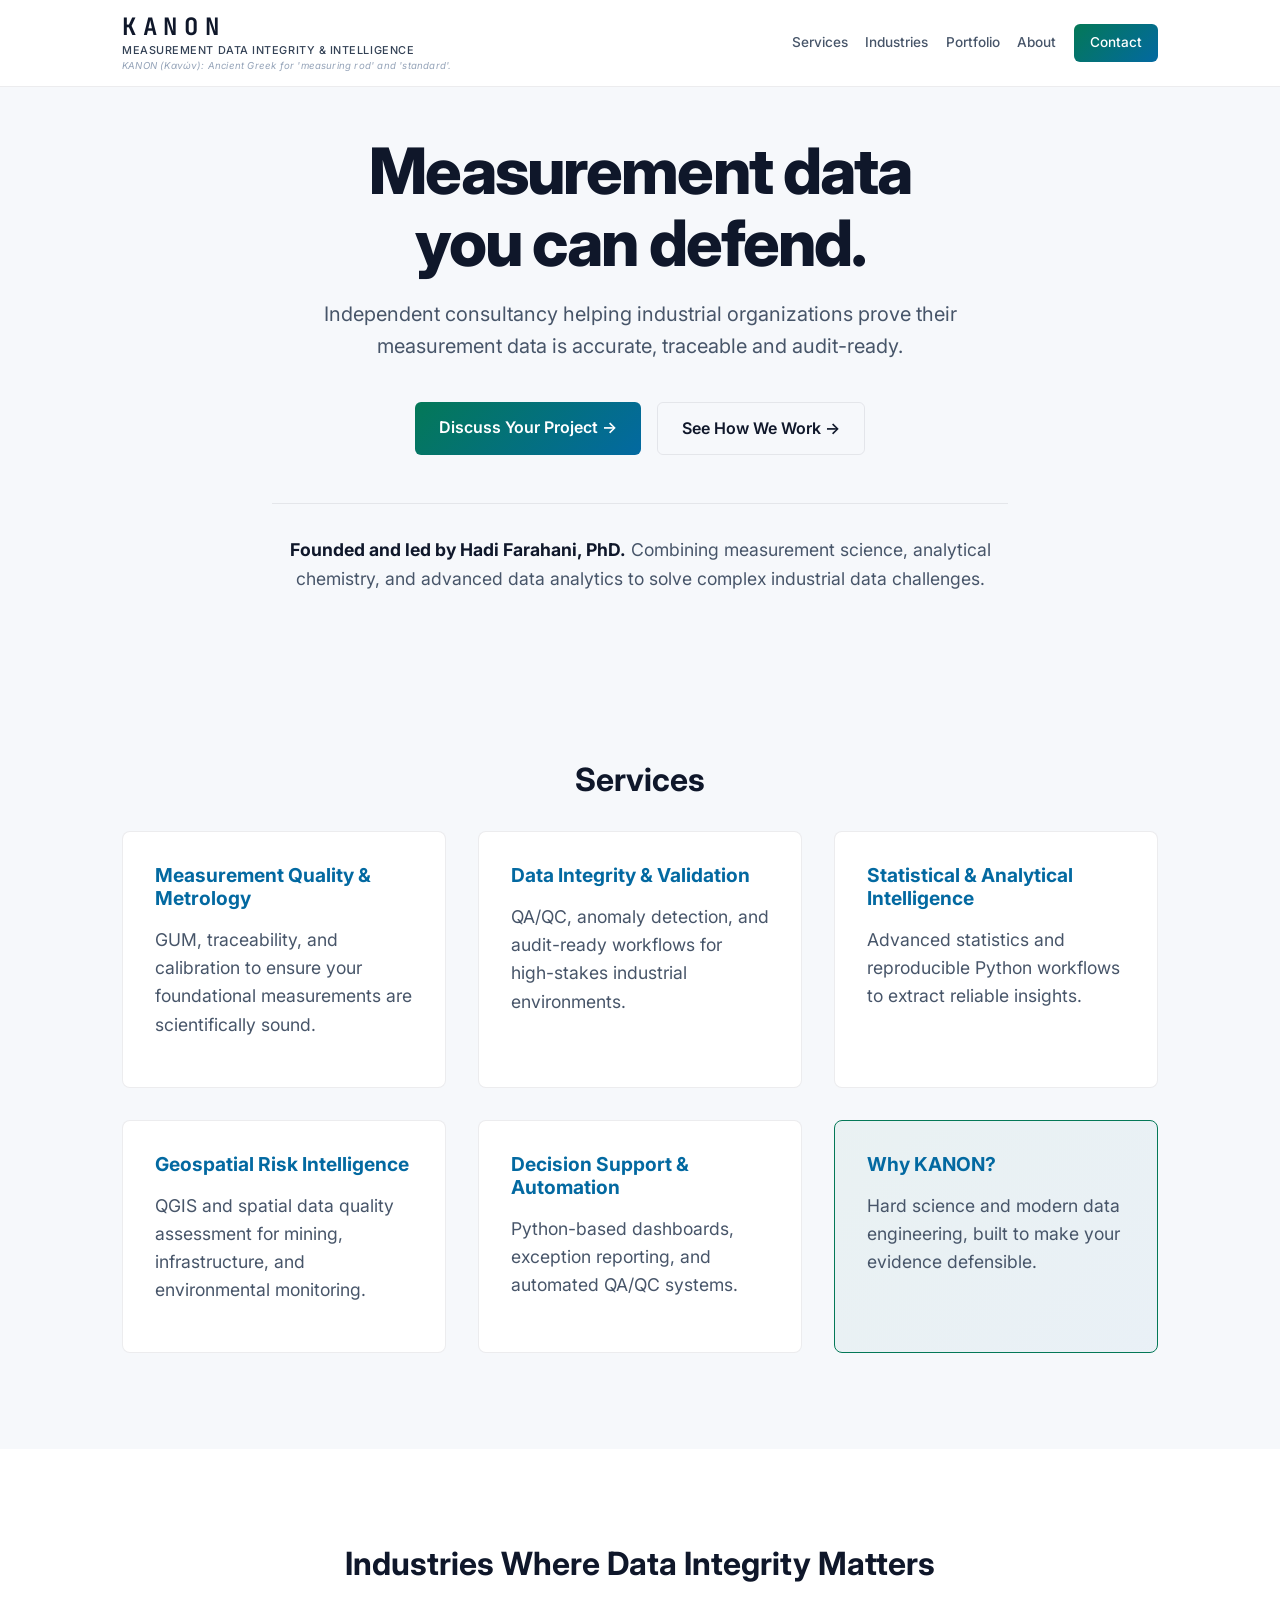
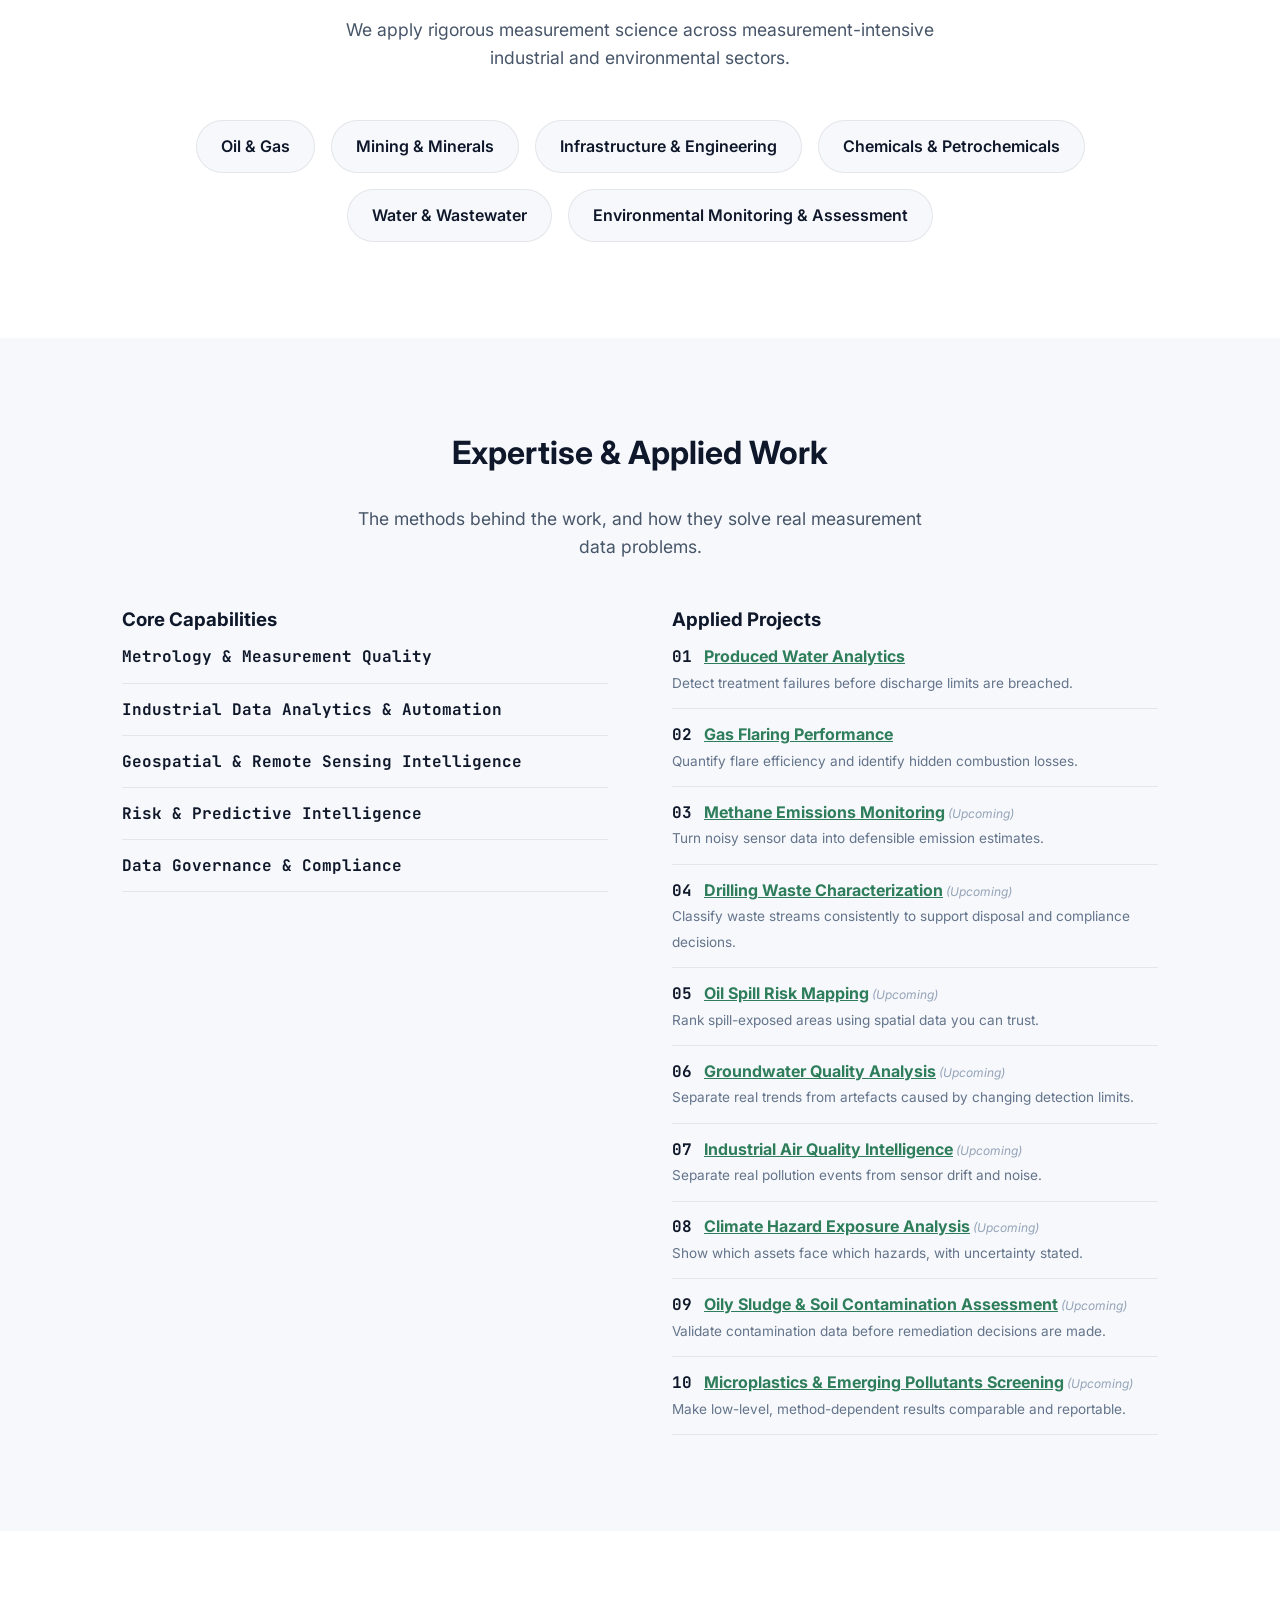
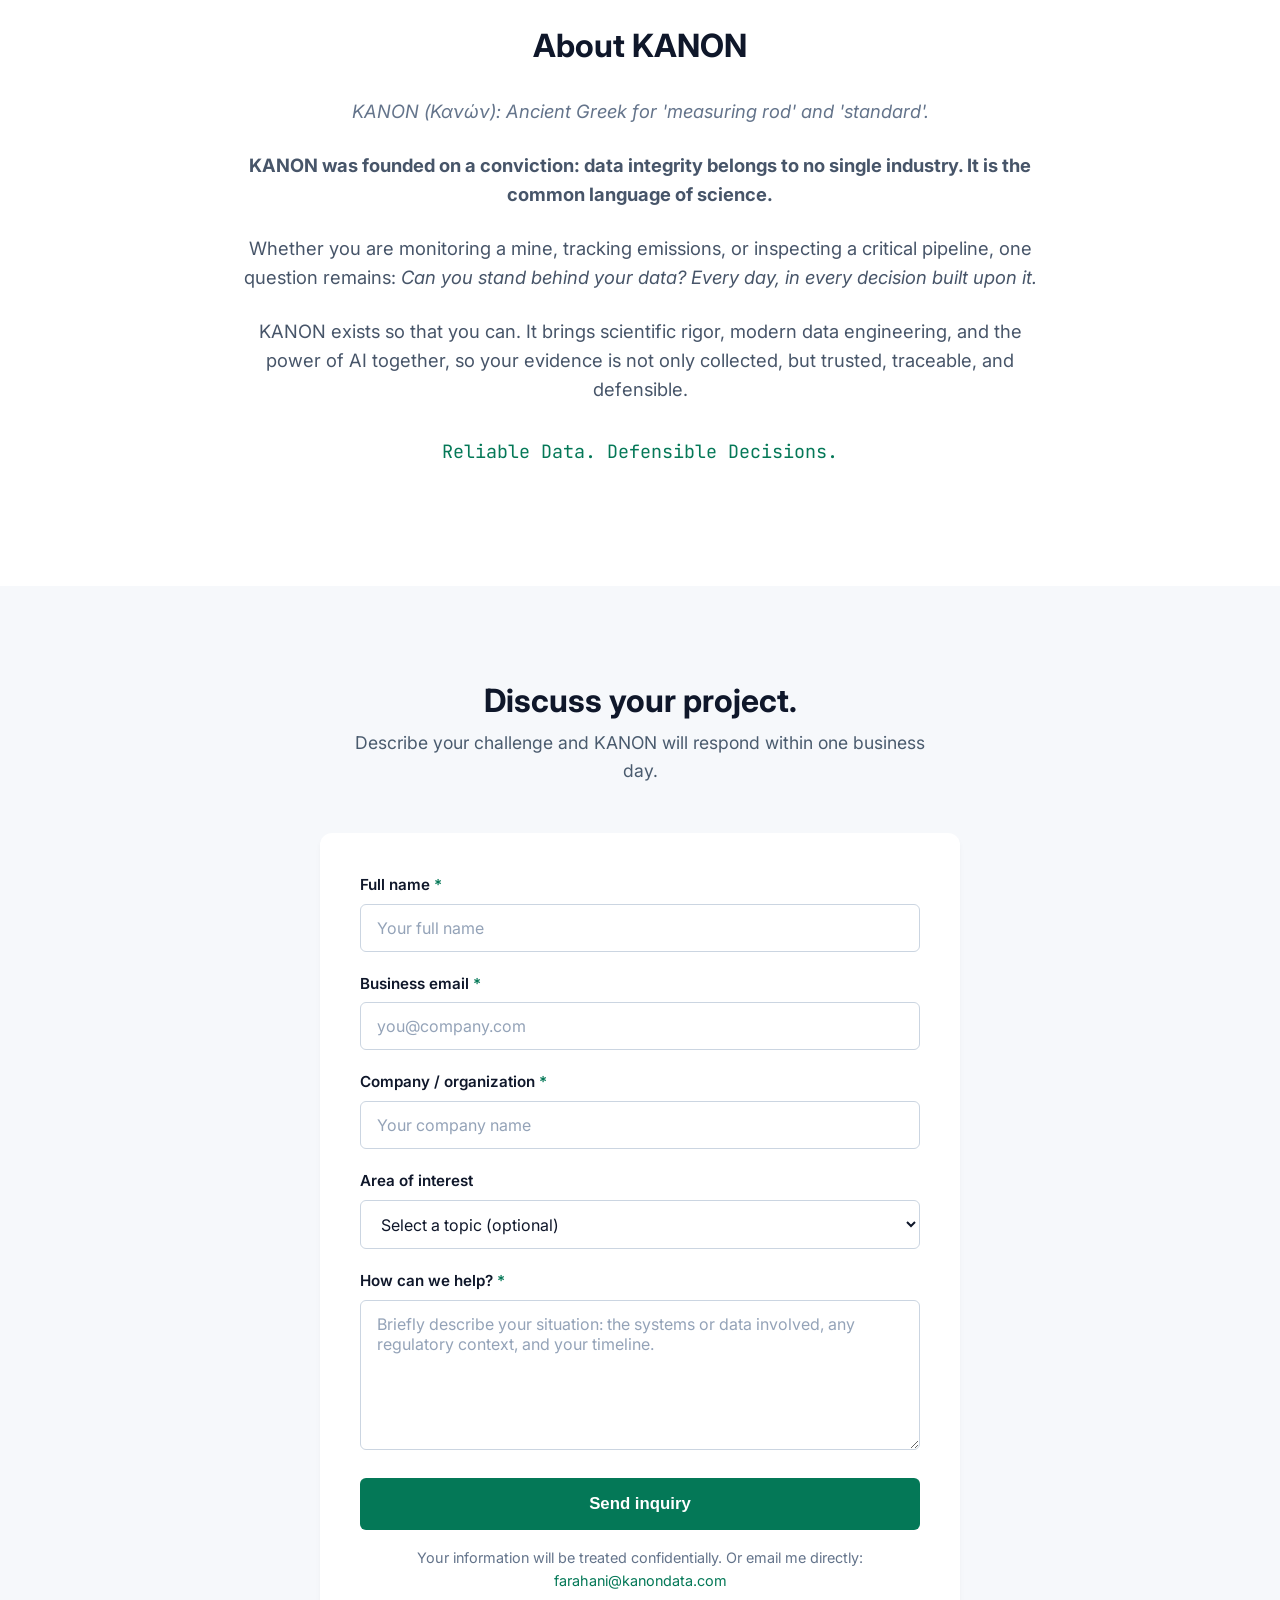
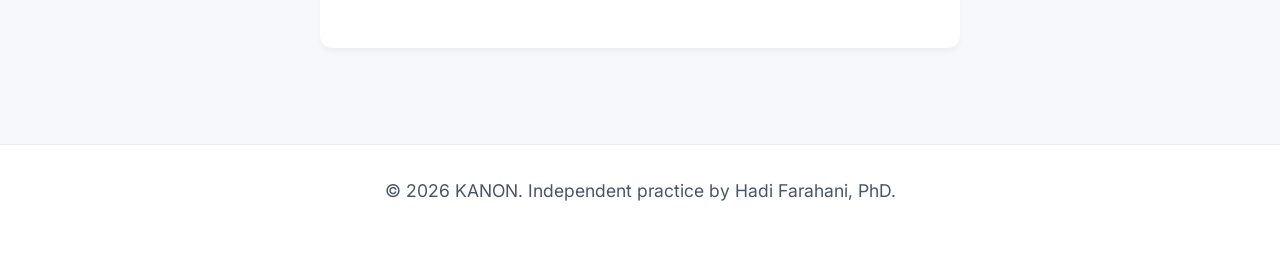
==== index.html @ b0aebc76 "Update index.html" ====
<!DOCTYPE html>
<html lang="en">
<head>
    <meta charset="UTF-8">
    <meta name="viewport" content="width=device-width, initial-scale=1.0">
    <title>KANON | Measurement Data Integrity & Quality Assurance</title>
    <meta name="description" content="Independent consultancy helping industrial organizations prove their measurement data is accurate, traceable and audit-ready.">
    <meta property="og:title" content="KANON | Measurement data you can defend.">
    <meta property="og:description" content="Standard and Verified Data. Bridging metrology, analytical chemistry, and AI for industrial sectors.">
    <meta property="og:type" content="website">
    <meta property="og:url" content="https://kanondata.com/">
    <link rel="canonical" href="https://kanondata.com/">
    <link rel="preconnect" href="https://fonts.googleapis.com">
    <link rel="preconnect" href="https://fonts.gstatic.com" crossorigin>
    <link href="https://fonts.googleapis.com/css2?family=Inter:wght@400;600;800&family=JetBrains+Mono:wght@400;700&display=swap" rel="stylesheet">
    <link rel="stylesheet" href="style.css?v=4">
    <script src="https://challenges.cloudflare.com/turnstile/v0/api.js" async defer></script>
    <script type="application/ld+json">
    {
      "@context": "https://schema.org",
      "@graph": [
        {
          "@type": "Person",
          "@id": "https://kanondata.com/#person",
          "name": "Hadi Farahani",
          "honorificSuffix": "PhD",
          "url": "https://kanondata.com/",
          "jobTitle": "Independent Data Consultant",
          "knowsAbout": ["Measurement Data Integrity", "Metrology", "Analytical Chemistry", "AI", "QGIS"]
        },
        {
          "@type": "ProfessionalService",
          "name": "KANON - Measurement Data Integrity",
          "url": "https://kanondata.com/",
          "founder": { "@id": "https://kanondata.com/#person" },
          "areaServed": "Worldwide",
          "serviceType": ["Measurement Quality & Metrology", "Data Integrity & Validation", "Statistical & Analytical Intelligence", "Geospatial Risk Intelligence", "Decision Support & Automation"]
        }
      ]
    }
    </script>
    
    <style>
        /* Hero Title Balance & Spacing */
        .hero { padding: 3rem 0 3.5rem !important; }
        .hero h1 {
            max-width: 18ch;
            margin-inline: auto;
            text-wrap: balance;
            line-height: 1.12;
        }
        /* Contact form heading match */
        .contact-section h2 { margin-bottom: 0.5rem; }
        .kanon-form { scroll-margin-top: 100px; }
        html { scroll-behavior: smooth; }
    </style>
</head>
<body>
    <header class="site-header">
        <div class="container nav">
            <a href="#" class="brand">
                <span class="brand-name">KANON</span>
                <span class="brand-desc">MEASUREMENT DATA INTEGRITY &amp; INTELLIGENCE</span>
                <span class="brand-greek">KANON (Κανών): Ancient Greek for 'measuring rod' and 'standard'.</span>
            </a>
            <nav>
                <a href="#services">Services</a>
                <a href="#industries">Industries</a>
                <a href="#portfolio">Portfolio</a>
                <a href="#about">About</a>
                <a href="#contact" class="btn-primary" style="color: #ffffff !important;">Contact</a>
            </nav>
        </div>
    </header>
    <main>
        <section class="hero">
            <div class="container hero-content">
                <h1>Measurement data you can defend.</h1>
                <p class="hero-sub">Independent consultancy helping industrial organizations prove their measurement data is accurate, traceable and audit-ready.</p>
                <div class="hero-cta">
                    <a href="#contact" class="btn-primary">Discuss Your Project →</a>
                    <a href="#services" class="btn-outline">See How We Work →</a>
                </div>
                <div class="credibility-strip">
                    <p><strong>Founded and led by Hadi Farahani, PhD.</strong> Combining measurement science, analytical chemistry, and advanced data analytics to solve complex industrial data challenges.</p>
                </div>
            </div>
        </section>
        <section id="services" class="section">
            <div class="container">
                <h2>Services</h2>
                <div class="grid-3">
                    <div class="card"><h3>Measurement Quality & Metrology</h3><p>GUM, traceability, and calibration to ensure your foundational measurements are scientifically sound.</p></div>
                    <div class="card"><h3>Data Integrity & Validation</h3><p>QA/QC, anomaly detection, and audit-ready workflows for high-stakes industrial environments.</p></div>
                    <div class="card"><h3>Statistical & Analytical Intelligence</h3><p>Advanced statistics and reproducible Python workflows to extract reliable insights.</p></div>
                    <div class="card"><h3>Geospatial Risk Intelligence</h3><p>QGIS and spatial data quality assessment for mining, infrastructure, and environmental monitoring.</p></div>
                    <div class="card"><h3>Decision Support & Automation</h3><p>Python-based dashboards, exception reporting, and automated QA/QC systems.</p></div>
                    <div class="card highlight-card"><h3>Why KANON?</h3><p>Hard science and modern data engineering, built to make your evidence defensible.</p></div>
                </div>
            </div>
        </section>
        <section id="industries" class="section bg-light">
            <div class="container">
                <h2>Industries Where Data Integrity Matters</h2>
                <p class="section-desc">We apply rigorous measurement science across measurement-intensive industrial and environmental sectors.</p>
                <div class="industries-grid">
                    <div class="industry-item">Oil & Gas</div>
                    <div class="industry-item">Mining & Minerals</div>
                    <div class="industry-item">Infrastructure & Engineering</div>
                    <div class="industry-item">Chemicals & Petrochemicals</div>
                    <div class="industry-item">Water & Wastewater</div>
                    <div class="industry-item">Environmental Monitoring & Assessment</div>
                </div>
            </div>
        </section>
        
        <section id="portfolio" class="section">
            <div class="container">
                <h2>Expertise & Applied Work</h2>
                <p class="section-desc">The methods behind the work, and how they solve real measurement data problems.</p>

                <div class="portfolio-grid">
                    <div class="portfolio-col">
                        <h3>Core Capabilities</h3>
                        <ul class="method-list">
                            <li><strong>Metrology & Measurement Quality</strong></li>
                            <li><strong>Industrial Data Analytics & Automation</strong></li>
                            <li><strong>Geospatial & Remote Sensing Intelligence</strong></li>
                            <li><strong>Risk & Predictive Intelligence</strong></li>
                            <li><strong>Data Governance & Compliance</strong></li>
                        </ul>
                    </div>
                    <div class="portfolio-col">
                        <h3>Applied Projects</h3>
                        <ul class="method-list" id="project-list">
                            <!-- The list is now entirely generated by JavaScript below -->
                            <!-- This ensures zero manual maintenance in the future -->
                        </ul>
                    </div>
                </div>
            </div>
        </section>

        <section id="about" class="section bg-light">
            <div class="container">
                <h2>About KANON</h2>
                <div class="about-content">
                    <p style="font-style: italic; color: #64748b; margin-bottom: 1.5rem;">KANON (Κανών): Ancient Greek for 'measuring rod' and 'standard'.</p>
                    <p><strong>KANON was founded on a conviction: data integrity belongs to no single industry. It is the common language of science.</strong></p>
                    <p>Whether you are monitoring a mine, tracking emissions, or inspecting a critical pipeline, one question remains: <em>Can you stand behind your data? Every day, in every decision built upon it.</em></p>
                    <p>KANON exists so that you can. It brings scientific rigor, modern data engineering, and the power of AI together, so your evidence is not only collected, but trusted, traceable, and defensible.</p>
                    <p class="tagline">Reliable Data. Defensible Decisions.</p>
                </div>
            </div>
        </section>
        <section id="contact" class="section contact-section">
            <div class="container">
                <h2>Discuss your project.</h2>
                <p class="section-desc" style="color: #4a5b6e;">Describe your challenge and KANON will respond within one business day.</p>
                <form class="kanon-form" id="kanon-form" action="https://formspree.io/f/mwllakal" method="POST" novalidate>
                  <div class="field">
                    <label for="f-name">Full name <span class="req">*</span></label>
                    <input id="f-name" name="name" type="text" autocomplete="name" required placeholder="Your full name">
                  </div>
                  <div class="field">
                    <label for="f-email">Business email <span class="req">*</span></label>
                    <input id="f-email" name="email" type="email" inputmode="email" autocomplete="email" required placeholder="you@company.com">
                  </div>
                  <div class="field">
                    <label for="f-company">Company / organization <span class="req">*</span></label>
                    <input id="f-company" name="company" type="text" autocomplete="organization" required placeholder="Your company name">
                  </div>
                  <div class="field">
                    <label for="f-topic">Area of interest</label>
                    <select id="f-topic" name="topic">
                      <option value="" selected>Select a topic (optional)</option>
                      <option>Data integrity assessment</option>
                      <option>Measurement system review</option>
                      <option>Data integrity & audit readiness</option>
                      <option>Training & advisory</option>
                      <option>Not sure yet</option>
                    </select>
                  </div>
                  <div class="field">
                    <label for="f-message">How can we help? <span class="req">*</span></label>
                    <textarea id="f-message" name="message" required placeholder="Briefly describe your situation: the systems or data involved, any regulatory context, and your timeline."></textarea>
                  </div>
                  <input class="hp" type="text" name="_gotcha" tabindex="-1" autocomplete="off" aria-hidden="true">
                  <button type="submit" id="kanon-submit">Send inquiry</button>
                  <div id="kanon-status" class="kanon-status" role="status" aria-live="polite" tabindex="-1"></div>
                  <p class="note">
                    Your information will be treated confidentially. Or email me directly:
                    <a href="mailto:farahani@kanondata.com">farahani@kanondata.com</a>
                  </p>
                </form>
            </div>
        </section>
    </main>
    <footer>
        <div class="container">
            <p>&copy; 2026 KANON. Independent practice by Hadi Farahani, PhD.</p>
        </div>
    </footer>
    
    <!-- SCRIPTS -->
    <script>
        // ==========================================
        // 1. Project List Generator & Link Activator
        // ==========================================
        const PROJECTS = [
            { id: '01', title: 'Produced Water Analytics', desc: 'Detect treatment failures before discharge limits are breached.' },
            { id: '02', title: 'Gas Flaring Performance', desc: 'Quantify flare efficiency and identify hidden combustion losses.' },
            { id: '03', title: 'Methane Emissions Monitoring', desc: 'Turn noisy sensor data into defensible emission estimates.' },
            { id: '04', title: 'Drilling Waste Characterization', desc: 'Classify waste streams consistently to support disposal and compliance decisions.' },
            { id: '05', title: 'Oil Spill Risk Mapping', desc: 'Rank spill-exposed areas using spatial data you can trust.' },
            { id: '06', title: 'Groundwater Quality Analysis', desc: 'Separate real trends from artefacts caused by changing detection limits.' },
            { id: '07', title: 'Industrial Air Quality Intelligence', desc: 'Separate real pollution events from sensor drift and noise.' },
            { id: '08', title: 'Climate Hazard Exposure Analysis', desc: 'Show which assets face which hazards, with uncertainty stated.' },
            { id: '09', title: 'Oily Sludge & Soil Contamination Assessment', desc: 'Validate contamination data before remediation decisions are made.' },
            { id: '10', title: 'Microplastics & Emerging Pollutants Screening', desc: 'Make low-level, method-dependent results comparable and reportable.' }
        ];

        const listElement = document.getElementById('project-list');

        // The exact URLs for your projects
        // If a folder exists with the matching name, the link will be activated.
        const projectPaths = {
            '01': 'projects/01-produced-water/index.html',
            '02': 'projects/02-gas-flaring/index.html',
            '03': 'projects/03-methane-emissions/index.html',
            '04': 'projects/04-drilling-waste/index.html',
            '05': 'projects/05-oil-spill/index.html',
            '06': 'projects/06-groundwater/index.html',
            '07': 'projects/07-air-quality/index.html',
            '08': 'projects/08-climate-exposure/index.html',
            '09': 'projects/09-oily-sludge/index.html',
            '10': 'projects/10-microplastics/index.html'
        };

        // Render the projects with a class that can be activated later
        PROJECTS.forEach(p => {
            const li = document.createElement('li');
            const link = document.createElement('a');
            link.href = '#contact'; // Default: goes to contact
            link.dataset.projectId = p.id;
            link.textContent = p.title;
            link.style.color = '#2E7D5B';
            link.style.textDecoration = 'underline';
            link.style.fontWeight = 'bold';
            
            li.innerHTML = `<strong>${p.id}</strong> `;
            li.appendChild(link);
            
            const badge = document.createElement('span');
            badge.style.fontSize = '0.75rem';
            badge.style.color = '#94a3b8';
            badge.style.fontStyle = 'italic';
            badge.textContent = ' (Upcoming)';
            badge.className = 'project-status-badge';
            li.appendChild(badge);
            
            const desc = document.createElement('span');
            desc.style.fontSize = '0.85rem';
            desc.style.color = '#64748b';
            desc.innerHTML = `<br>${p.desc}`;
            li.appendChild(desc);
            
            listElement.appendChild(li);
        });

        // ==========================================
        // 2. Automatic Link Activator
        // ==========================================
        // This script checks if the folder exists. If it does, it activates the link.
        // If not, it leaves the link as #contact.
        async function activateProjects() {
            const links = document.querySelectorAll('#project-list a');
            
            for (const link of links) {
                const projectId = link.dataset.projectId;
                const path = projectPaths[projectId];
                if (!path) continue;
                
                try {
                    // We check if the URL returns a successful response
                    const response = await fetch(path, { method: 'HEAD' });
                    if (response.ok) {
                        // If the project folder exists, activate the link
                        link.href = path;
                        // Remove the (Upcoming) badge
                        const parentLi = link.closest('li');
                        const badge = parentLi.querySelector('.project-status-badge');
                        if (badge) badge.remove();
                    }
                } catch (e) {
                    // If the folder doesn't exist, it throws an error, and we simply keep href as #contact
                    // This is expected behavior for projects 03-10
                }
            }
        }

        // Run the activator after the page loads
        activateProjects();

        // ==========================================
        // 3. Contact Form Logic (existing)
        // ==========================================
        (function () {
          var form = document.getElementById('kanon-form');
          var btn = document.getElementById('kanon-submit');
          var box = document.getElementById('kanon-status');
          var mail = 'farahani@kanondata.com';
          function show(kind, html) {
            box.className = 'kanon-status ' + kind;
            box.innerHTML = html;
            box.focus();
          }
          form.addEventListener('submit', function (e) {
            e.preventDefault();
            if (!form.checkValidity()) { form.reportValidity(); return; }
            btn.disabled = true; btn.textContent = 'Sending…';
            fetch(form.action, {
              method: 'POST',
              body: new FormData(form),
              headers: { 'Accept': 'application/json' }
            }).then(function (r) {
              if (r.ok) {
                form.reset();
                show('ok', '<strong>Thank you for contacting KANON.</strong> Your inquiry has been received. I will personally review your message and reply within one business day.');
                btn.style.display = 'none';
              } else { throw new Error('bad status'); }
            }).catch(function () {
              show('err', 'We couldn\u2019t send your message. Please try again, or email me directly at ' +
                '<a href="mailto:' + mail + '">' + mail + '</a>.');
              btn.disabled = false; btn.textContent = 'Send inquiry';
            });
          });
        })();
    </script>
</body>
</html>
---- style.css ----
:root {
    --bg-color: #f6f8fb;
    --surface: #ffffff;
    --text-main: #0f172a;
    --text-muted: #475569;
    --primary: #047857;
    --secondary: #0369a1;
    --border: rgba(15, 23, 42, 0.08);
    --font-sans: 'Inter', system-ui, -apple-system, sans-serif;
    --font-mono: 'JetBrains Mono', monospace;
}

* { margin: 0; padding: 0; box-sizing: border-box; }
body { font-family: var(--font-sans); background-color: var(--bg-color); color: var(--text-main); line-height: 1.6; }
h1, h2, h3 { color: var(--text-main); line-height: 1.2; }
h1 { font-size: clamp(2.5rem, 5vw, 4rem); font-weight: 800; letter-spacing: -0.03em; line-height: 1.15; margin-bottom: 1.25rem; }
h2 { font-size: 2rem; font-weight: 700; margin-bottom: 2rem; text-align: center; }
p { color: var(--text-muted); font-size: 1.1rem; margin-bottom: 1rem; }
a { text-decoration: none; color: inherit; }
.container { max-width: 1100px; margin: 0 auto; padding: 0 2rem; }

/* Header & Brand */
.site-header {
    background: #ffffff;
    border-bottom: 1px solid var(--border);
    position: sticky;
    top: 0;
    z-index: 100;
    height: auto;
    padding: 10px 0;
}
.nav {
    display: flex;
    justify-content: space-between;
    align-items: center;
    flex-wrap: nowrap;
    gap: 0.75rem 2rem;
    height: auto;
    padding-top: 0.25rem;
    padding-bottom: 0.25rem;
}
.brand {
    text-decoration: none;
    display: flex;
    flex-direction: column;
    gap: 2px;
    flex: 0 0 auto;
}
.brand-name {
    font-family: var(--font-mono);
    font-size: 1.5rem;
    font-weight: 700;
    letter-spacing: 0.28em;
    line-height: 1.1;
    color: var(--text-main);
}
.brand-desc {
    font-family: var(--font-sans);
    font-size: 0.68rem;
    font-weight: 500;
    letter-spacing: 0.05em;
    line-height: 1.2;
    color: #334155;
    margin-top: 2px;
    white-space: nowrap;
}
.brand-greek {
    font-family: var(--font-sans);
    font-size: 0.6rem;
    font-style: italic;
    color: #94A3B8;
    line-height: 1.2;
    margin-top: 1px;
    font-weight: 400;
    white-space: nowrap;
    letter-spacing: 0.02em;
}
.nav nav {
    display: flex;
    gap: 1.1rem;
    align-items: center;
    margin-top: 0;
    flex-shrink: 0;
    white-space: nowrap;
    margin-left: auto;
}
.nav nav a {
    font-weight: 500;
    font-size: 0.85rem;
    color: var(--text-muted);
    transition: color 0.2s;
}
.nav nav a:hover { color: var(--primary); }

.nav nav .btn-primary { padding: 0.5rem 1rem; font-size: 0.85rem; }

/* Buttons */
.btn-primary, .btn-outline {
    display: inline-block;
    padding: 0.8rem 1.5rem;
    border-radius: 6px;
    font-weight: 600;
    font-size: 1rem;
    transition: all 0.2s ease;
    cursor: pointer;
}
.btn-primary {
    background: linear-gradient(135deg, var(--primary), var(--secondary));
    color: #ffffff;
    border: none;
}
.btn-primary:hover {
    transform: translateY(-2px);
    box-shadow: 0 10px 20px rgba(3, 105, 161, 0.2);
}
.btn-outline {
    border: 1px solid var(--border);
    background: transparent;
}
.btn-outline:hover {
    border-color: var(--primary);
    color: var(--primary);
}
.btn-large {
    padding: 1rem 2rem;
    font-size: 1.1rem;
    margin-top: 1rem;
}

/* Hero */
.hero {
    padding: 4.5rem 0 4rem;
    background-image: url('assets/bg-grid.jpg');
    background-size: cover;
    background-position: center;
    text-align: center;
}
.hero-content { max-width: 800px; }
.hero-sub {
    font-size: 1.25rem;
    margin-bottom: 2.5rem;
    max-width: 700px;
    margin-left: auto;
    margin-right: auto;
}
.hero-cta {
    display: flex;
    gap: 1rem;
    justify-content: center;
    margin-bottom: 3rem;
}
.credibility-strip {
    margin-top: 3rem;
    padding-top: 2rem;
    border-top: 1px solid var(--border);
    font-size: 0.9rem;
    color: var(--text-muted);
}
.credibility-strip strong { color: var(--text-main); }

/* Sections */
.section { padding: 6rem 0; }
.bg-light { background-color: var(--surface); }
.section-desc {
    text-align: center;
    margin-bottom: 3rem;
    max-width: 600px;
    margin-left: auto;
    margin-right: auto;
}

/* Grid & Cards */
.grid-3 {
    display: grid;
    grid-template-columns: repeat(auto-fit, minmax(300px, 1fr));
    gap: 2rem;
}
.card {
    background: var(--surface);
    border: 1px solid var(--border);
    padding: 2rem;
    border-radius: 8px;
    transition: transform 0.2s, box-shadow 0.2s;
}
.card:hover {
    transform: translateY(-5px);
    box-shadow: 0 10px 30px rgba(0,0,0,0.05);
}
.card h3 {
    font-size: 1.2rem;
    margin-bottom: 1rem;
    color: var(--secondary);
}
.highlight-card {
    background: linear-gradient(135deg, rgba(4, 120, 87, 0.05), rgba(3, 105, 161, 0.05));
    border-color: var(--primary);
}

/* Industries */
.industries-grid {
    display: flex;
    flex-wrap: wrap;
    gap: 1rem;
    justify-content: center;
}
.industry-item {
    background: var(--bg-color);
    padding: 0.8rem 1.5rem;
    border-radius: 50px;
    font-weight: 600;
    color: var(--text-main);
    border: 1px solid var(--border);
}

/* Portfolio */
.portfolio-grid {
    display: grid;
    grid-template-columns: 1fr 1fr;
    gap: 4rem;
}
.method-list { list-style: none; }
.method-list li {
    padding: 0.8rem 0;
    border-bottom: 1px solid var(--border);
    color: var(--text-muted);
}
.method-list strong {
    color: var(--text-main);
    font-family: var(--font-mono);
    margin-right: 0.5rem;
}

/* About */
.about-content {
    max-width: 800px;
    margin: 0 auto;
    text-align: center;
}
.about-content p {
    font-size: 1.15rem;
    margin-bottom: 1.5rem;
}
.tagline {
    font-family: var(--font-mono);
    color: var(--primary);
    margin-top: 2rem;
    font-size: 1.2rem;
}

/* Contact */
.contact-section {
    background-color: var(--bg-color) !important;
    color: var(--text-main) !important;
}
.contact-section h2 {
    color: var(--text-main) !important;
}
.kanon-form {
    max-width: 640px;
    margin: 2rem auto 0;
    text-align: left;
    background: #ffffff;
    padding: 2.5rem;
    border-radius: 12px;
    box-shadow: 0 4px 6px -1px rgba(0, 0, 0, 0.05);
}
.kanon-form .field { margin-bottom: 1.25rem; }
.kanon-form label {
    display: block;
    margin-bottom: .4rem;
    font-weight: 600;
    font-size: .95rem;
    color: #0f172a;
}
.kanon-form .req { color: #047857; }
.kanon-form input, .kanon-form select, .kanon-form textarea {
    width: 100%;
    box-sizing: border-box;
    padding: .8rem 1rem;
    min-height: 48px;
    font-family: 'Inter', sans-serif;
    font-size: 16px;
    color: #0f172a;
    background: #ffffff;
    border: 1px solid #cbd5e1;
    border-radius: 6px;
}
.kanon-form textarea { min-height: 150px; resize: vertical; }
.kanon-form ::placeholder { color: #94a3b8; opacity: 1; }
.kanon-form input:focus, .kanon-form select:focus, .kanon-form textarea:focus {
    outline: 2px solid #047857;
    outline-offset: 1px;
    border-color: #047857;
}
.kanon-form .hp { position: absolute; left: -9999px; }
.kanon-form button {
    width: 100%;
    min-height: 52px;
    cursor: pointer;
    font-weight: 600;
    font-size: 1.05rem;
    color: #fff;
    background: #047857;
    border: 0;
    border-radius: 6px;
    transition: background 0.2s;
}
.kanon-form button:hover { background: #0369a1; }
.kanon-form button:disabled { opacity: .6; cursor: wait; }
.kanon-form .note {
    margin-top: 1rem;
    font-size: .9rem;
    color: #64748b;
    text-align: center;
}
.kanon-form .note a { color: #047857; }
.kanon-status {
    margin-top: 1.25rem;
    padding: 1rem 1.25rem;
    border-radius: 6px;
    display: none;
}
.kanon-status.ok {
    display: block;
    background: #ecfdf5;
    color: #047857;
    border: 1px solid #047857;
}
.kanon-status.err {
    display: block;
    background: #fef2f2;
    color: #b91c1c;
    border: 1px solid #b91c1c;
}

/* Footer */
footer {
    background: var(--surface);
    padding: 2rem 0;
    text-align: center;
    border-top: 1px solid var(--border);
    font-size: 0.9rem;
    color: var(--text-muted);
}
.footer-tagline {
    font-family: var(--font-mono);
    margin-top: 0.5rem;
    color: var(--secondary);
}

/* Responsive */
@media (max-width: 1100px) {
    .nav { flex-wrap: wrap; }
    .brand-desc { letter-spacing: 0.03em; }
}
@media (max-width: 768px) {
    .nav { flex-direction: column; align-items: flex-start; gap: 1rem; }
    .nav nav { flex-wrap: wrap; justify-content: flex-start; gap: 1rem; margin-top: 0; }
    .hero { padding: 4rem 0; }
    .hero-cta { flex-direction: column; }
    .portfolio-grid { grid-template-columns: 1fr; gap: 2rem; }
    .grid-3 { grid-template-columns: 1fr; }
    .kanon-form { padding: 1.5rem; }
    .brand-name { font-size: 1.3rem; letter-spacing: 0.15em; }
    .brand-desc { font-size: 0.6rem; letter-spacing: 0.02em; }
    .brand-greek { font-size: 0.55rem; }
}
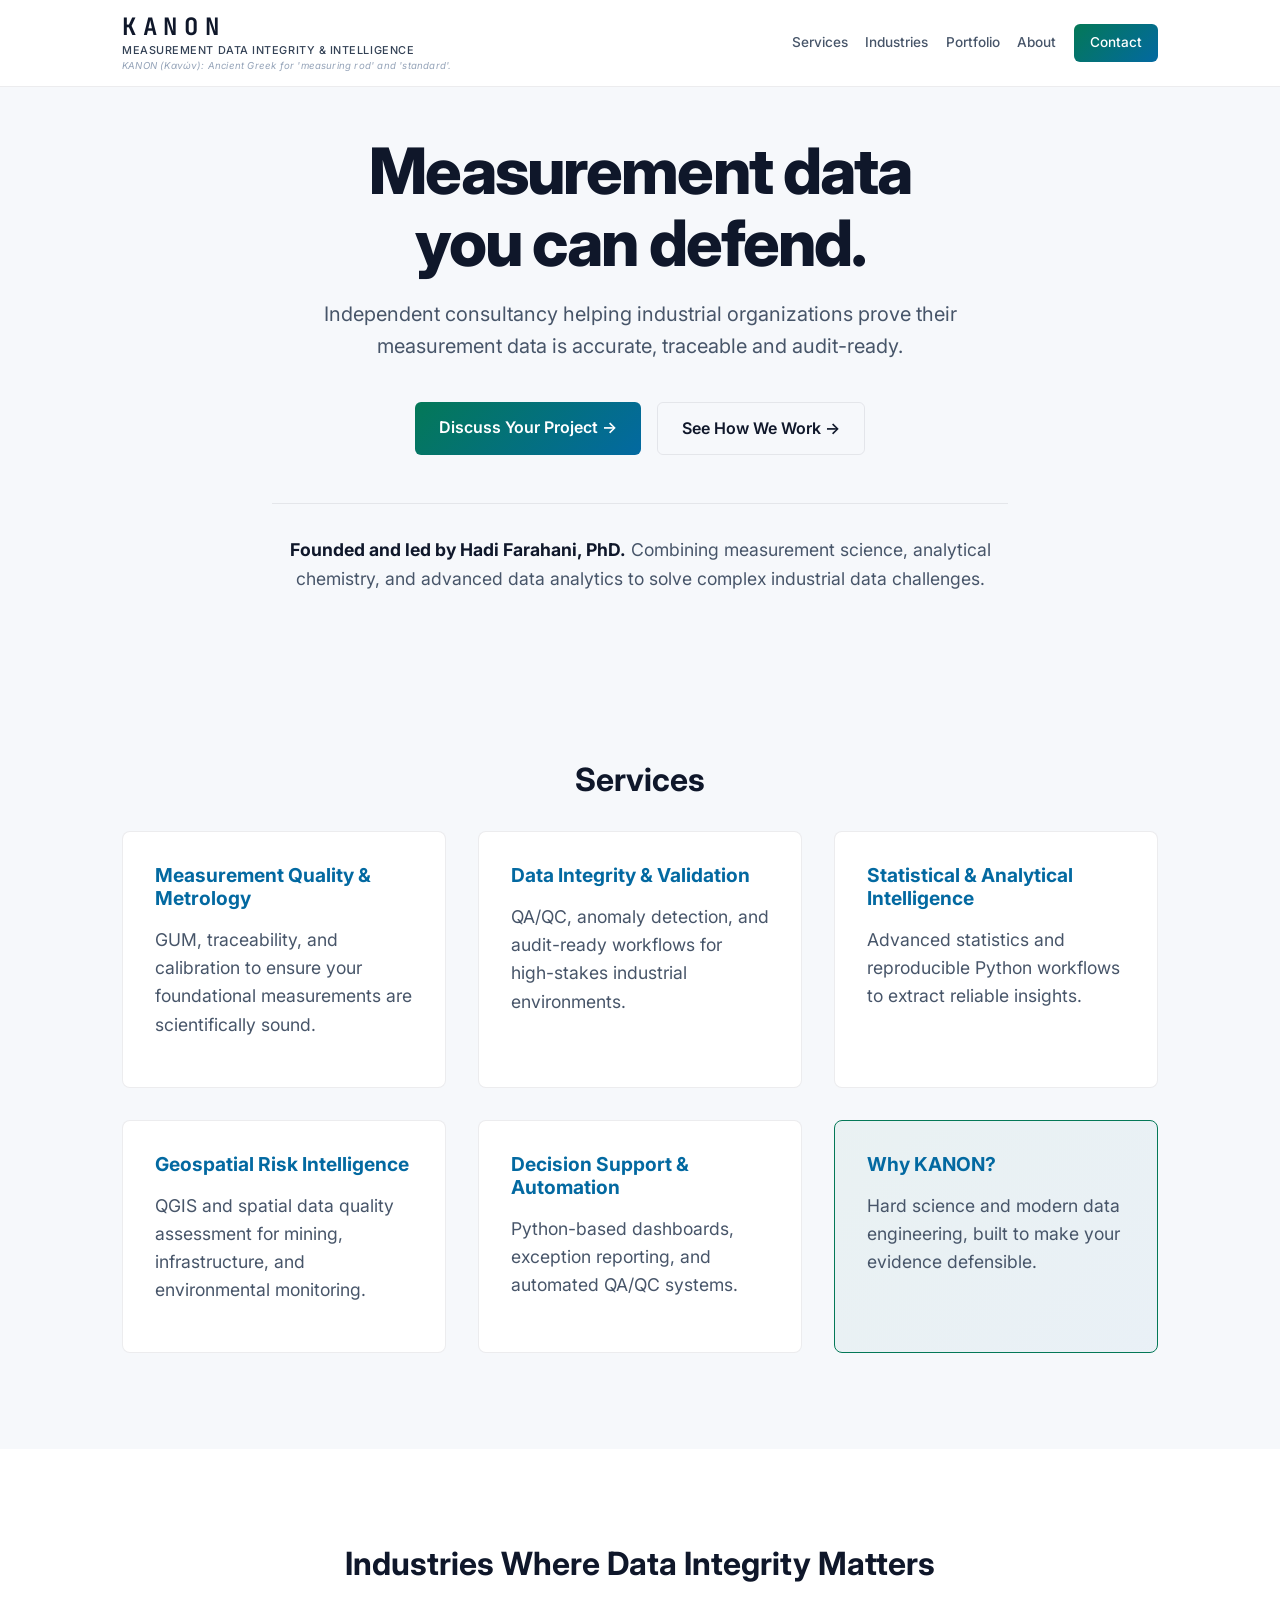
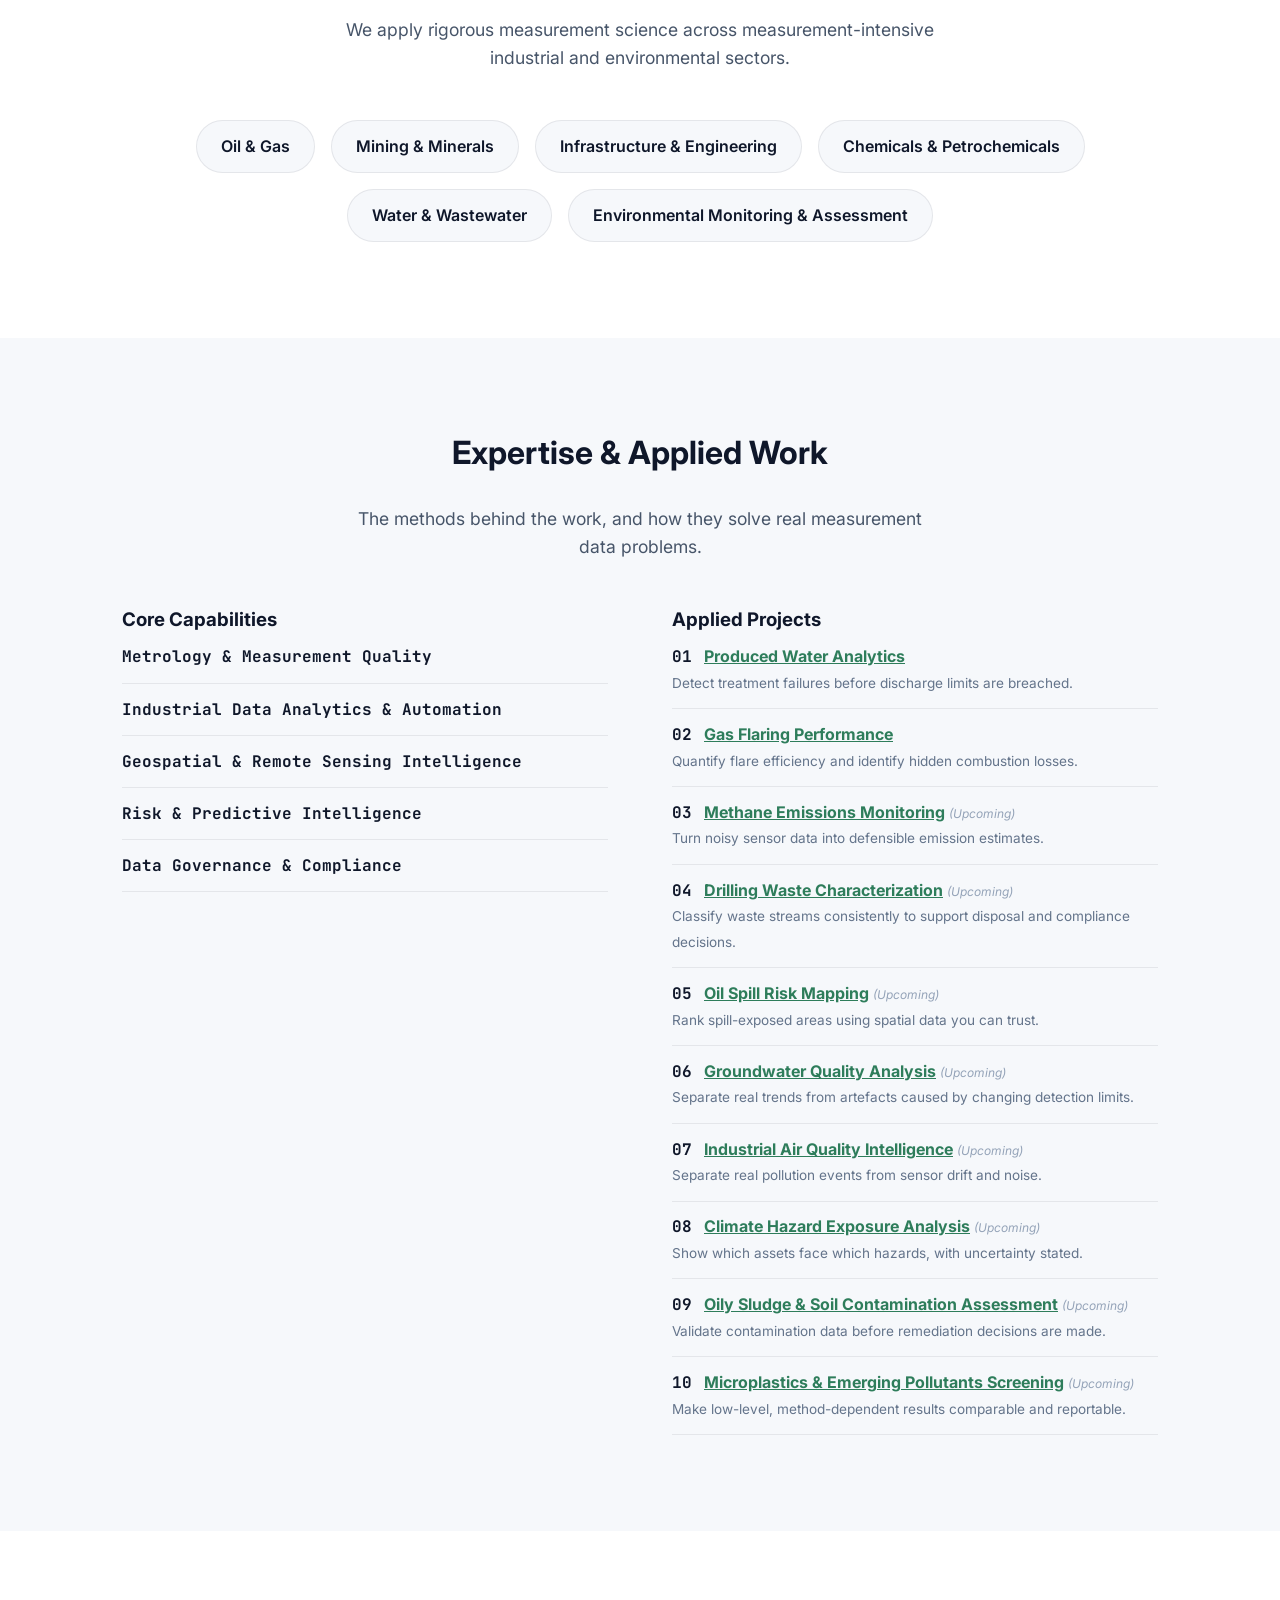
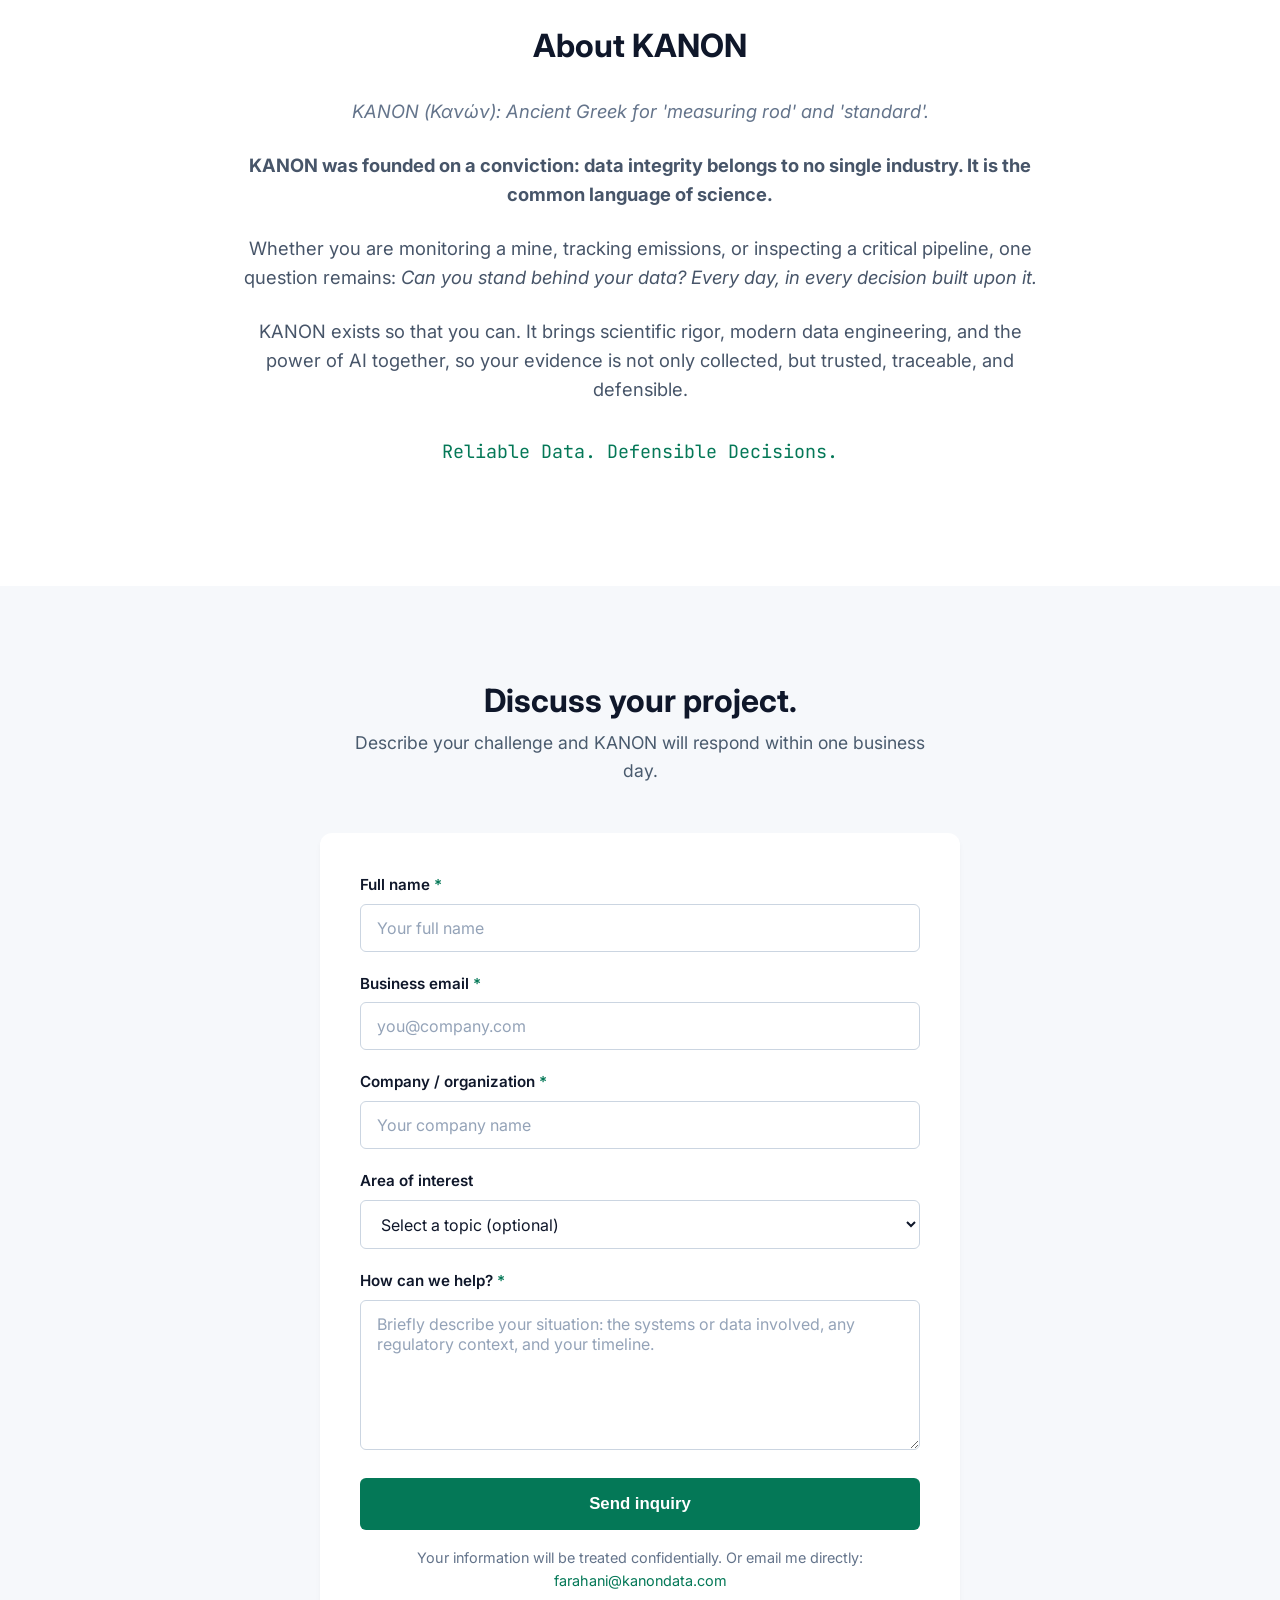
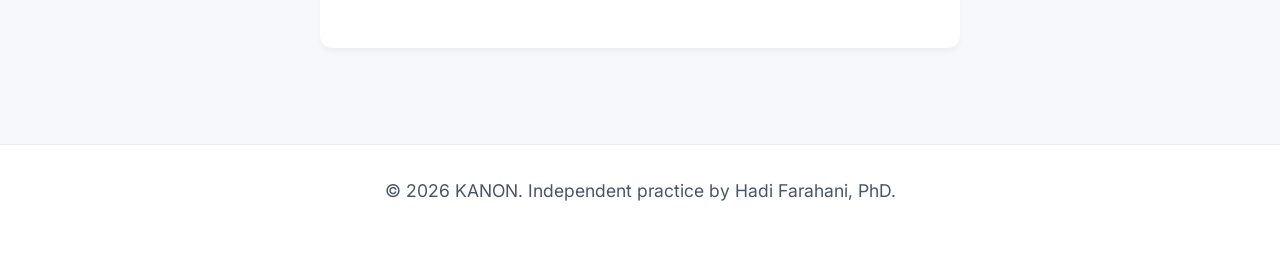
==== commit a2756eba: "Update index.html" ====
--- a/index.html
+++ b/index.html
@@ -132,9 +132,23 @@
                     </div>
                     <div class="portfolio-col">
                         <h3>Applied Projects</h3>
-                        <ul class="method-list" id="project-list">
-                            <!-- The list is now entirely generated by JavaScript below -->
-                            <!-- This ensures zero manual maintenance in the future -->
+                        <ul class="method-list">
+                            <!-- 01: LIVE -->
+                            <li><strong>01</strong> <a href="projects/01-produced-water/index.html" style="color: #2E7D5B; text-decoration: underline; font-weight: bold;">Produced Water Analytics</a><br><span style="font-size: 0.85rem; color: #64748b;">Detect treatment failures before discharge limits are breached.</span></li>
+                            
+                            <!-- 02: LIVE -->
+                            <li><strong>02</strong> <a href="projects/02-gas-flaring/index.html" style="color: #2E7D5B; text-decoration: underline; font-weight: bold;">Gas Flaring Performance</a><br><span style="font-size: 0.85rem; color: #64748b;">Quantify flare efficiency and identify hidden combustion losses.</span></li>
+
+                            <!-- 03 to 10: The links point to their real paths. 
+                                 The _redirects file will catch any missing pages. -->
+                            <li><strong>03</strong> <a href="projects/03-methane-emissions/index.html" style="color: #2E7D5B; text-decoration: underline; font-weight: bold;">Methane Emissions Monitoring</a> <span style="font-size: 0.75rem; color: #94a3b8; font-style: italic;">(Upcoming)</span><br><span style="font-size: 0.85rem; color: #64748b;">Turn noisy sensor data into defensible emission estimates.</span></li>
+                            <li><strong>04</strong> <a href="projects/04-drilling-waste/index.html" style="color: #2E7D5B; text-decoration: underline; font-weight: bold;">Drilling Waste Characterization</a> <span style="font-size: 0.75rem; color: #94a3b8; font-style: italic;">(Upcoming)</span><br><span style="font-size: 0.85rem; color: #64748b;">Classify waste streams consistently to support disposal and compliance decisions.</span></li>
+                            <li><strong>05</strong> <a href="projects/05-oil-spill/index.html" style="color: #2E7D5B; text-decoration: underline; font-weight: bold;">Oil Spill Risk Mapping</a> <span style="font-size: 0.75rem; color: #94a3b8; font-style: italic;">(Upcoming)</span><br><span style="font-size: 0.85rem; color: #64748b;">Rank spill-exposed areas using spatial data you can trust.</span></li>
+                            <li><strong>06</strong> <a href="projects/06-groundwater/index.html" style="color: #2E7D5B; text-decoration: underline; font-weight: bold;">Groundwater Quality Analysis</a> <span style="font-size: 0.75rem; color: #94a3b8; font-style: italic;">(Upcoming)</span><br><span style="font-size: 0.85rem; color: #64748b;">Separate real trends from artefacts caused by changing detection limits.</span></li>
+                            <li><strong>07</strong> <a href="projects/07-air-quality/index.html" style="color: #2E7D5B; text-decoration: underline; font-weight: bold;">Industrial Air Quality Intelligence</a> <span style="font-size: 0.75rem; color: #94a3b8; font-style: italic;">(Upcoming)</span><br><span style="font-size: 0.85rem; color: #64748b;">Separate real pollution events from sensor drift and noise.</span></li>
+                            <li><strong>08</strong> <a href="projects/08-climate-exposure/index.html" style="color: #2E7D5B; text-decoration: underline; font-weight: bold;">Climate Hazard Exposure Analysis</a> <span style="font-size: 0.75rem; color: #94a3b8; font-style: italic;">(Upcoming)</span><br><span style="font-size: 0.85rem; color: #64748b;">Show which assets face which hazards, with uncertainty stated.</span></li>
+                            <li><strong>09</strong> <a href="projects/09-oily-sludge/index.html" style="color: #2E7D5B; text-decoration: underline; font-weight: bold;">Oily Sludge & Soil Contamination Assessment</a> <span style="font-size: 0.75rem; color: #94a3b8; font-style: italic;">(Upcoming)</span><br><span style="font-size: 0.85rem; color: #64748b;">Validate contamination data before remediation decisions are made.</span></li>
+                            <li><strong>10</strong> <a href="projects/10-microplastics/index.html" style="color: #2E7D5B; text-decoration: underline; font-weight: bold;">Microplastics & Emerging Pollutants Screening</a> <span style="font-size: 0.75rem; color: #94a3b8; font-style: italic;">(Upcoming)</span><br><span style="font-size: 0.85rem; color: #64748b;">Make low-level, method-dependent results comparable and reportable.</span></li>
                         </ul>
                     </div>
                 </div>
@@ -201,110 +215,7 @@
             <p>&copy; 2026 KANON. Independent practice by Hadi Farahani, PhD.</p>
         </div>
     </footer>
-    
-    <!-- SCRIPTS -->
     <script>
-        // ==========================================
-        // 1. Project List Generator & Link Activator
-        // ==========================================
-        const PROJECTS = [
-            { id: '01', title: 'Produced Water Analytics', desc: 'Detect treatment failures before discharge limits are breached.' },
-            { id: '02', title: 'Gas Flaring Performance', desc: 'Quantify flare efficiency and identify hidden combustion losses.' },
-            { id: '03', title: 'Methane Emissions Monitoring', desc: 'Turn noisy sensor data into defensible emission estimates.' },
-            { id: '04', title: 'Drilling Waste Characterization', desc: 'Classify waste streams consistently to support disposal and compliance decisions.' },
-            { id: '05', title: 'Oil Spill Risk Mapping', desc: 'Rank spill-exposed areas using spatial data you can trust.' },
-            { id: '06', title: 'Groundwater Quality Analysis', desc: 'Separate real trends from artefacts caused by changing detection limits.' },
-            { id: '07', title: 'Industrial Air Quality Intelligence', desc: 'Separate real pollution events from sensor drift and noise.' },
-            { id: '08', title: 'Climate Hazard Exposure Analysis', desc: 'Show which assets face which hazards, with uncertainty stated.' },
-            { id: '09', title: 'Oily Sludge & Soil Contamination Assessment', desc: 'Validate contamination data before remediation decisions are made.' },
-            { id: '10', title: 'Microplastics & Emerging Pollutants Screening', desc: 'Make low-level, method-dependent results comparable and reportable.' }
-        ];
-
-        const listElement = document.getElementById('project-list');
-
-        // The exact URLs for your projects
-        // If a folder exists with the matching name, the link will be activated.
-        const projectPaths = {
-            '01': 'projects/01-produced-water/index.html',
-            '02': 'projects/02-gas-flaring/index.html',
-            '03': 'projects/03-methane-emissions/index.html',
-            '04': 'projects/04-drilling-waste/index.html',
-            '05': 'projects/05-oil-spill/index.html',
-            '06': 'projects/06-groundwater/index.html',
-            '07': 'projects/07-air-quality/index.html',
-            '08': 'projects/08-climate-exposure/index.html',
-            '09': 'projects/09-oily-sludge/index.html',
-            '10': 'projects/10-microplastics/index.html'
-        };
-
-        // Render the projects with a class that can be activated later
-        PROJECTS.forEach(p => {
-            const li = document.createElement('li');
-            const link = document.createElement('a');
-            link.href = '#contact'; // Default: goes to contact
-            link.dataset.projectId = p.id;
-            link.textContent = p.title;
-            link.style.color = '#2E7D5B';
-            link.style.textDecoration = 'underline';
-            link.style.fontWeight = 'bold';
-            
-            li.innerHTML = `<strong>${p.id}</strong> `;
-            li.appendChild(link);
-            
-            const badge = document.createElement('span');
-            badge.style.fontSize = '0.75rem';
-            badge.style.color = '#94a3b8';
-            badge.style.fontStyle = 'italic';
-            badge.textContent = ' (Upcoming)';
-            badge.className = 'project-status-badge';
-            li.appendChild(badge);
-            
-            const desc = document.createElement('span');
-            desc.style.fontSize = '0.85rem';
-            desc.style.color = '#64748b';
-            desc.innerHTML = `<br>${p.desc}`;
-            li.appendChild(desc);
-            
-            listElement.appendChild(li);
-        });
-
-        // ==========================================
-        // 2. Automatic Link Activator
-        // ==========================================
-        // This script checks if the folder exists. If it does, it activates the link.
-        // If not, it leaves the link as #contact.
-        async function activateProjects() {
-            const links = document.querySelectorAll('#project-list a');
-            
-            for (const link of links) {
-                const projectId = link.dataset.projectId;
-                const path = projectPaths[projectId];
-                if (!path) continue;
-                
-                try {
-                    // We check if the URL returns a successful response
-                    const response = await fetch(path, { method: 'HEAD' });
-                    if (response.ok) {
-                        // If the project folder exists, activate the link
-                        link.href = path;
-                        // Remove the (Upcoming) badge
-                        const parentLi = link.closest('li');
-                        const badge = parentLi.querySelector('.project-status-badge');
-                        if (badge) badge.remove();
-                    }
-                } catch (e) {
-                    // If the folder doesn't exist, it throws an error, and we simply keep href as #contact
-                    // This is expected behavior for projects 03-10
-                }
-            }
-        }
-
-        // Run the activator after the page loads
-        activateProjects();
-
-        // ==========================================
-        // 3. Contact Form Logic (existing)
-        // ==========================================
         (function () {
           var form = document.getElementById('kanon-form');
           var btn = document.getElementById('kanon-submit');
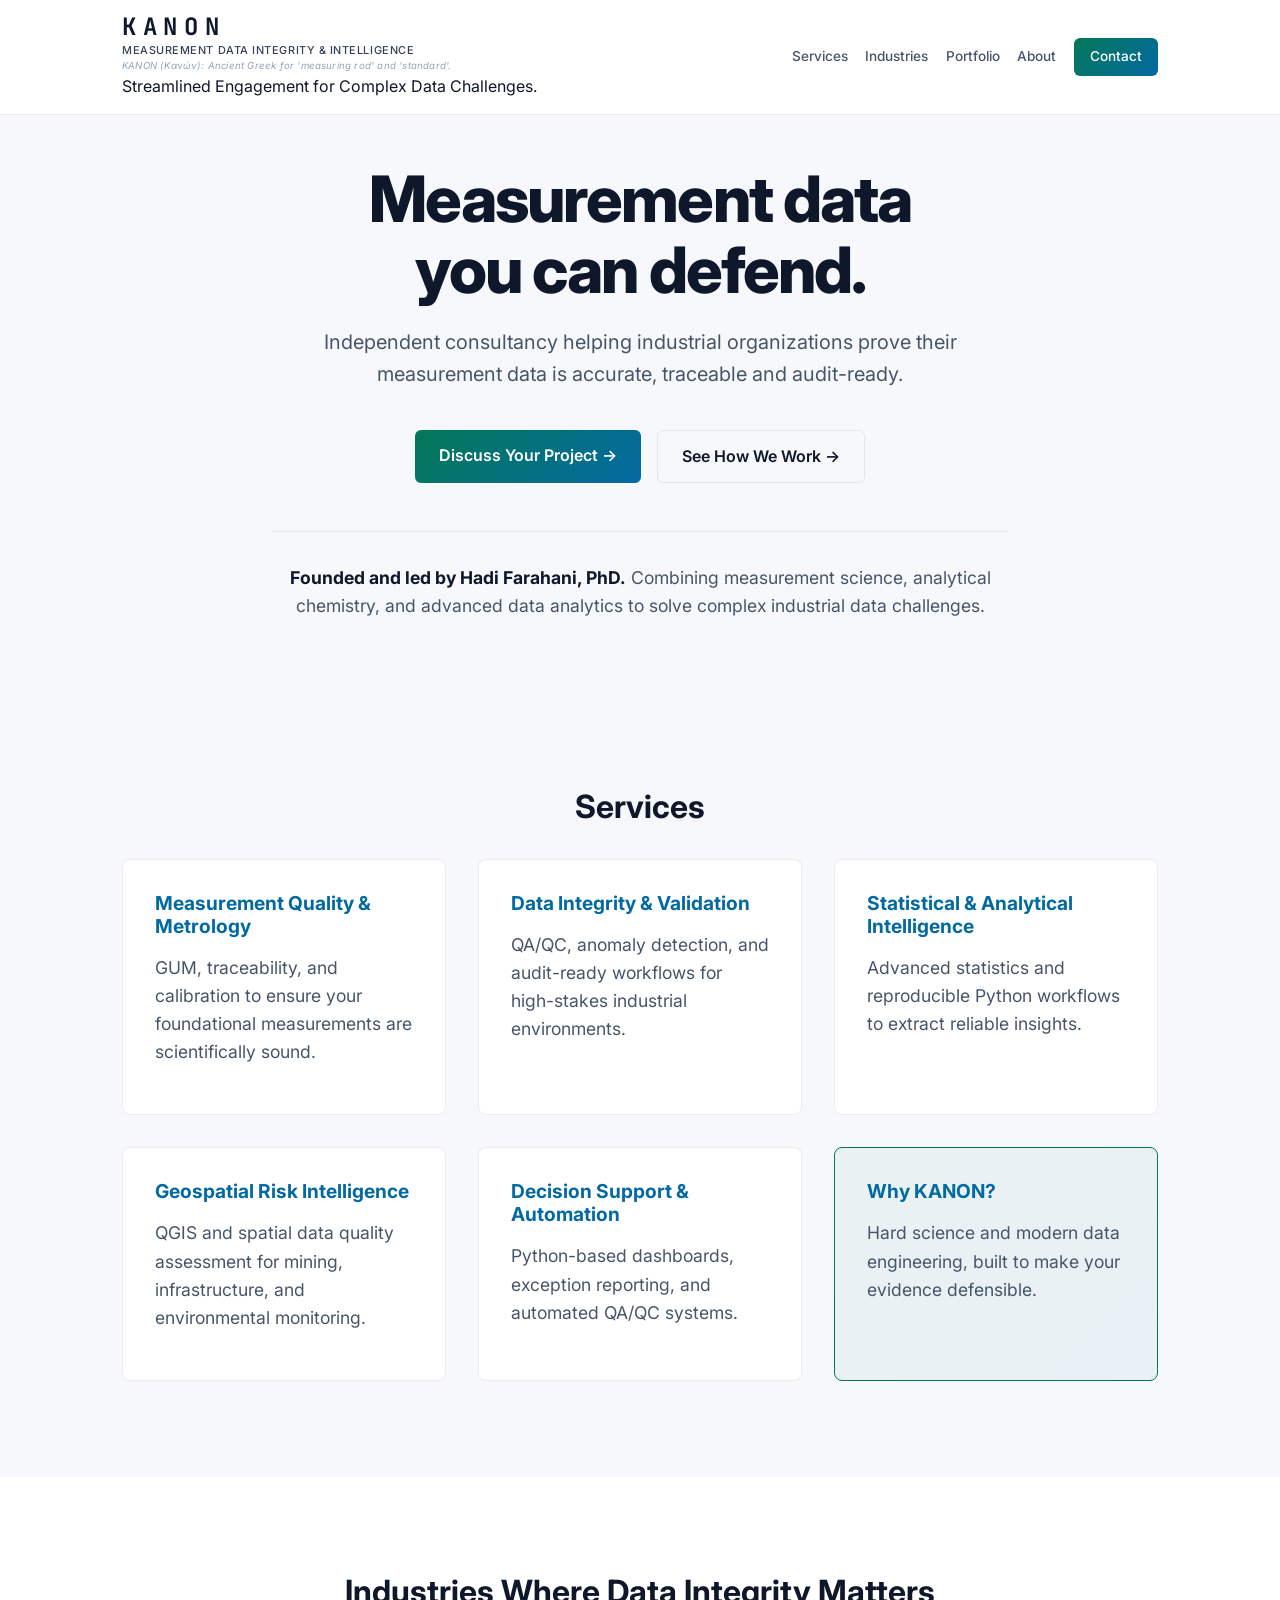
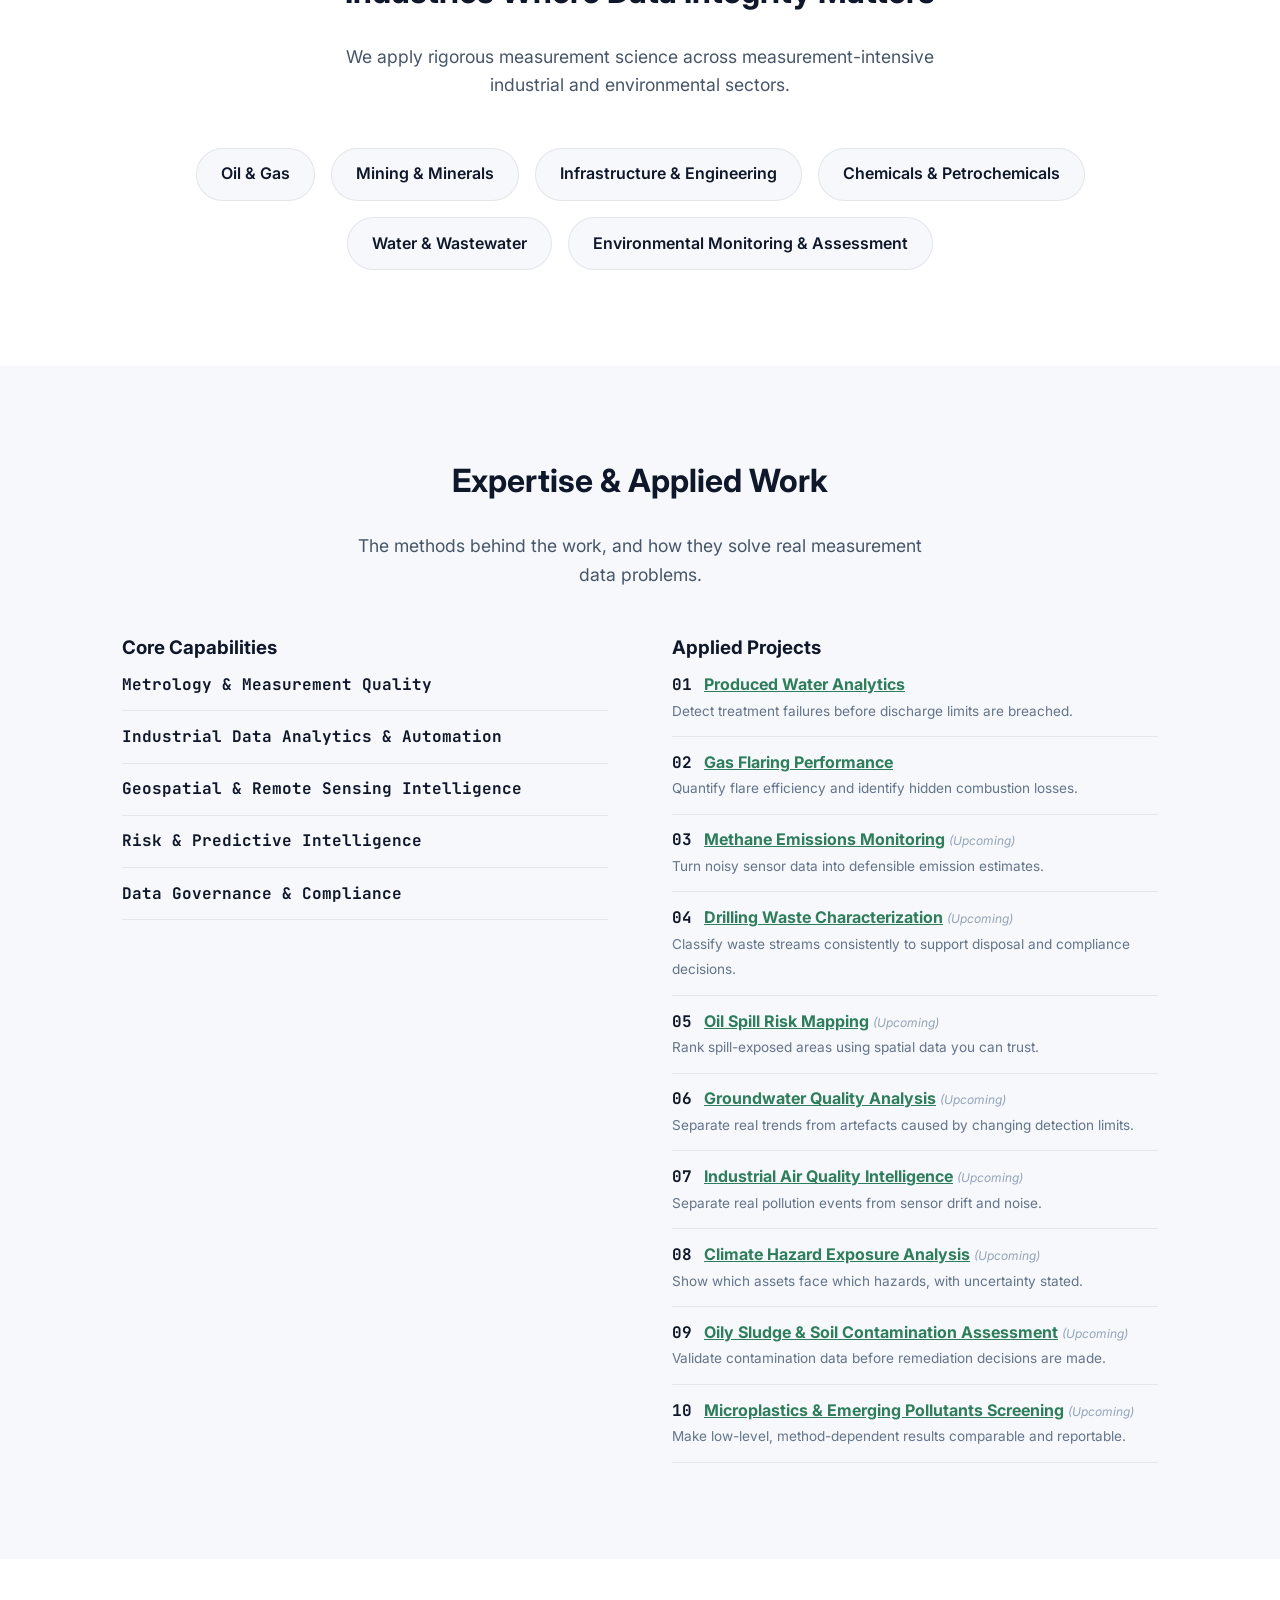
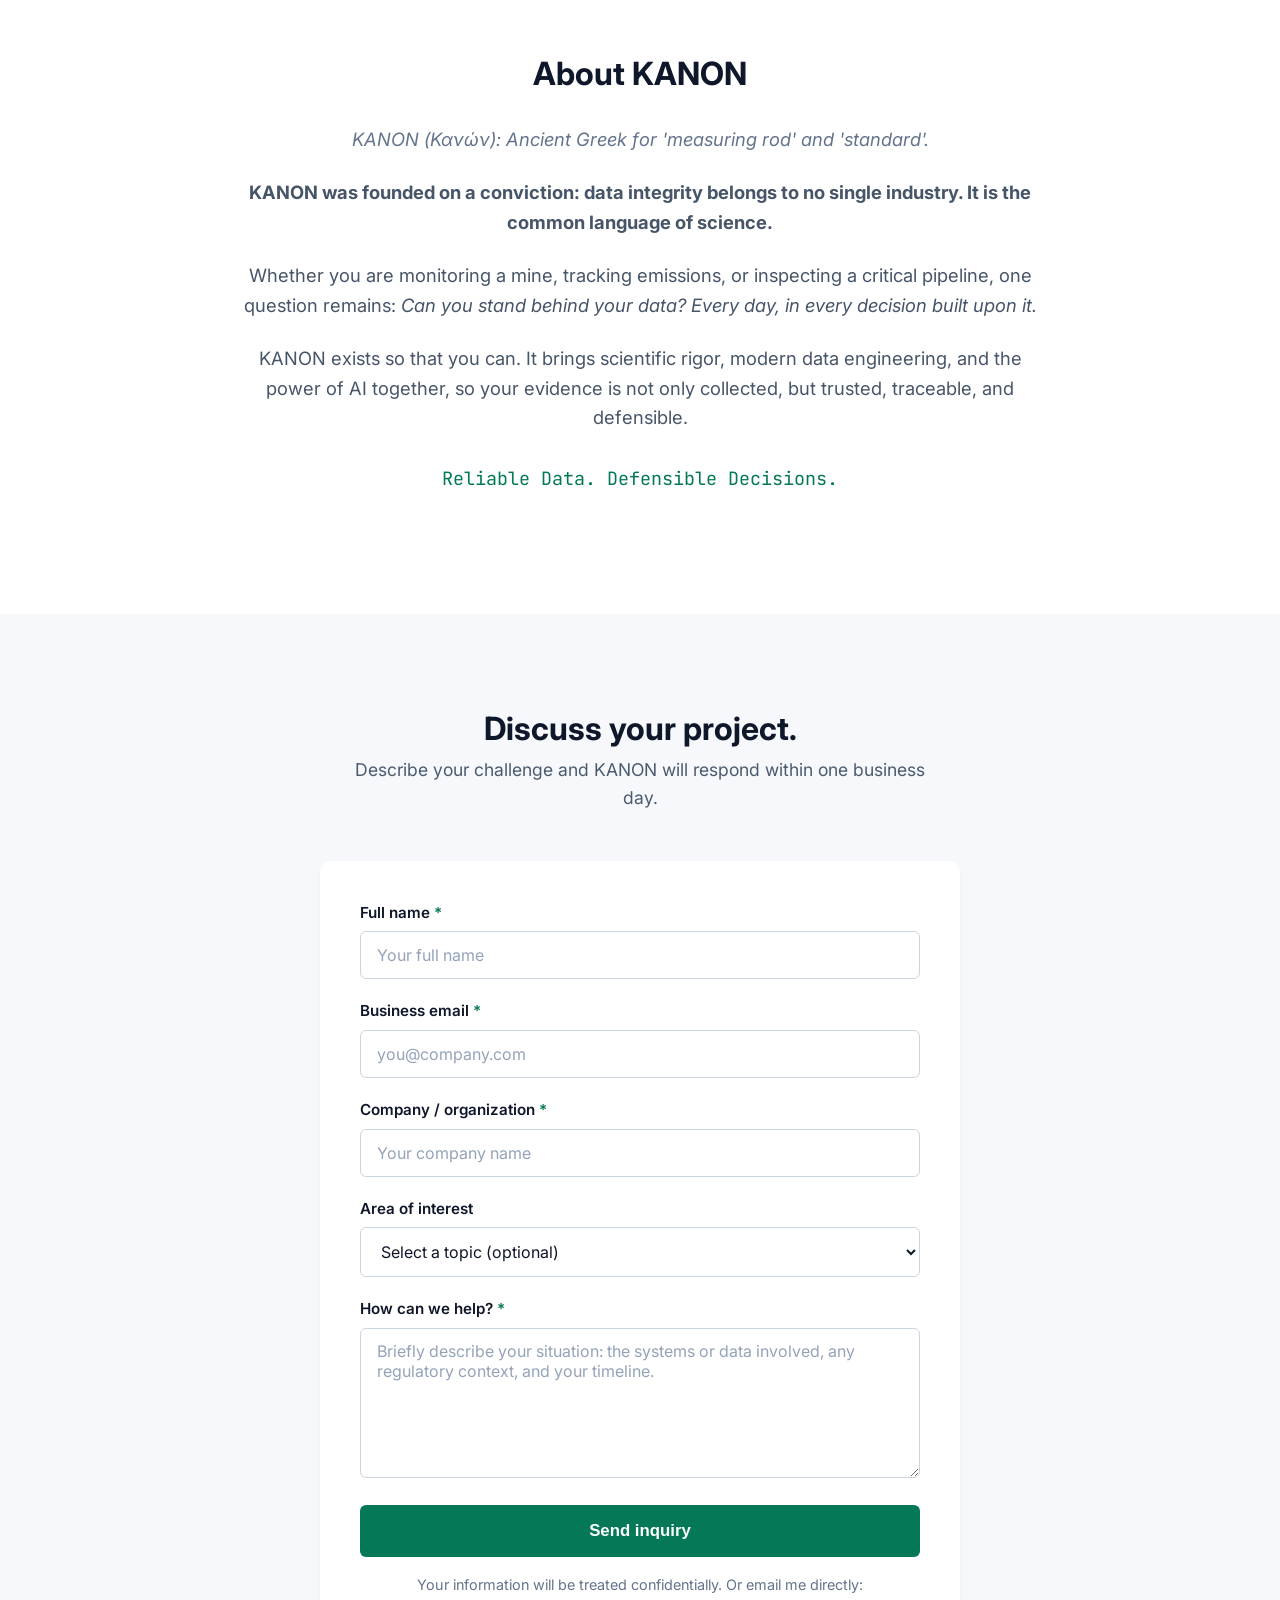
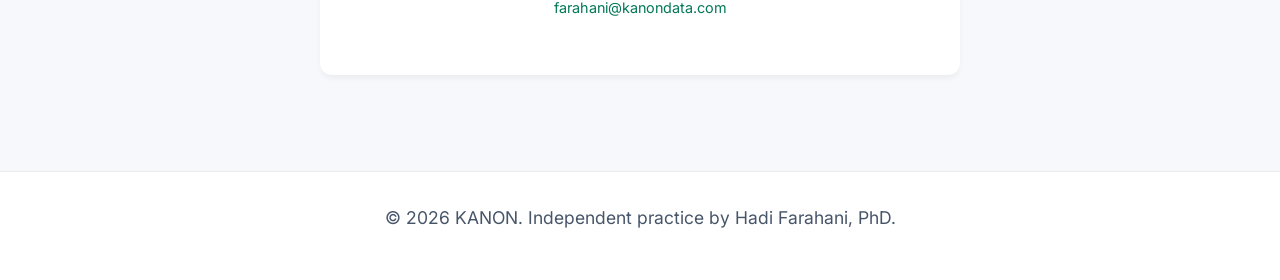
==== commit b8959424: "Update index.html" ====
--- a/index.html
+++ b/index.html
@@ -13,7 +13,7 @@
     <link rel="preconnect" href="https://fonts.googleapis.com">
     <link rel="preconnect" href="https://fonts.gstatic.com" crossorigin>
     <link href="https://fonts.googleapis.com/css2?family=Inter:wght@400;600;800&family=JetBrains+Mono:wght@400;700&display=swap" rel="stylesheet">
-    <link rel="stylesheet" href="style.css?v=4">
+    <link rel="stylesheet" href="style.css?v=5">
     <script src="https://challenges.cloudflare.com/turnstile/v0/api.js" async defer></script>
     <script type="application/ld+json">
     {
@@ -62,6 +62,7 @@
                 <span class="brand-name">KANON</span>
                 <span class="brand-desc">MEASUREMENT DATA INTEGRITY &amp; INTELLIGENCE</span>
                 <span class="brand-greek">KANON (Κανών): Ancient Greek for 'measuring rod' and 'standard'.</span>
+                <span class="brand-tagline">Streamlined Engagement for Complex Data Challenges.</span>
             </a>
             <nav>
                 <a href="#services">Services</a>
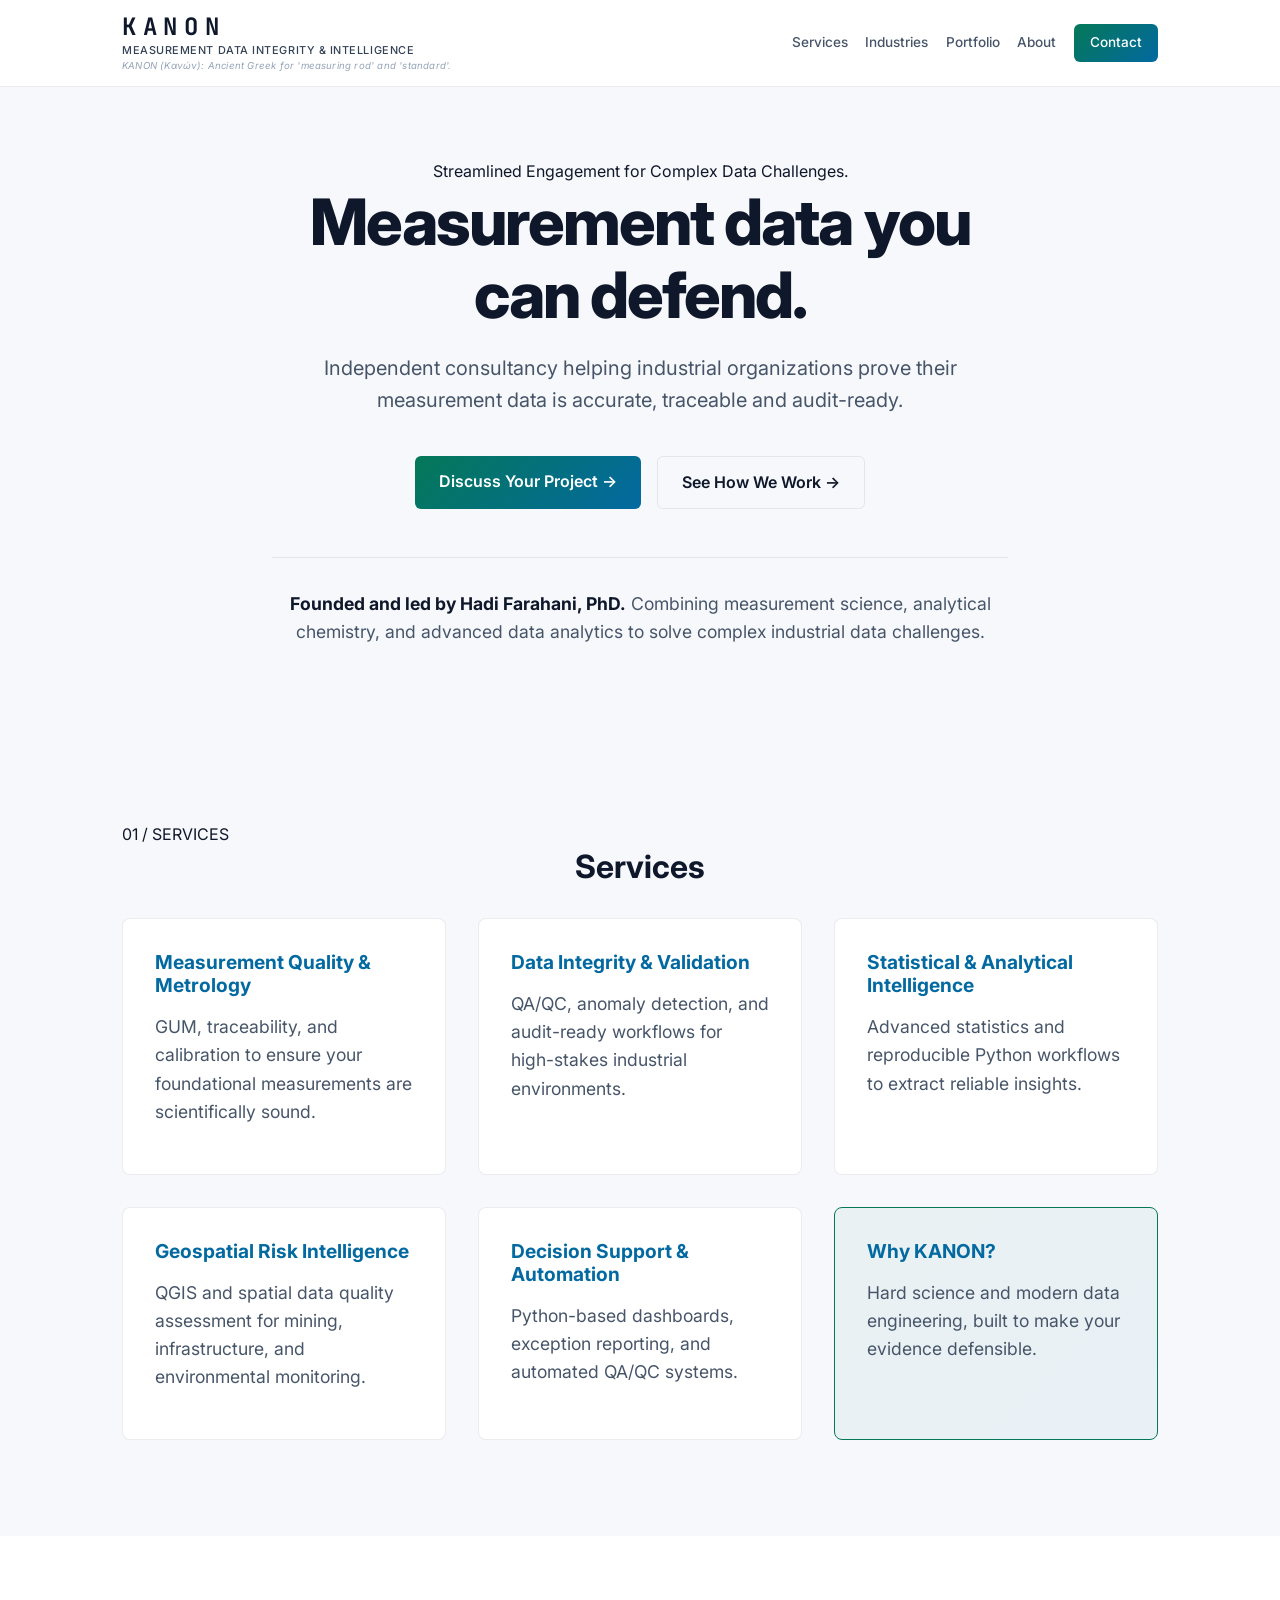
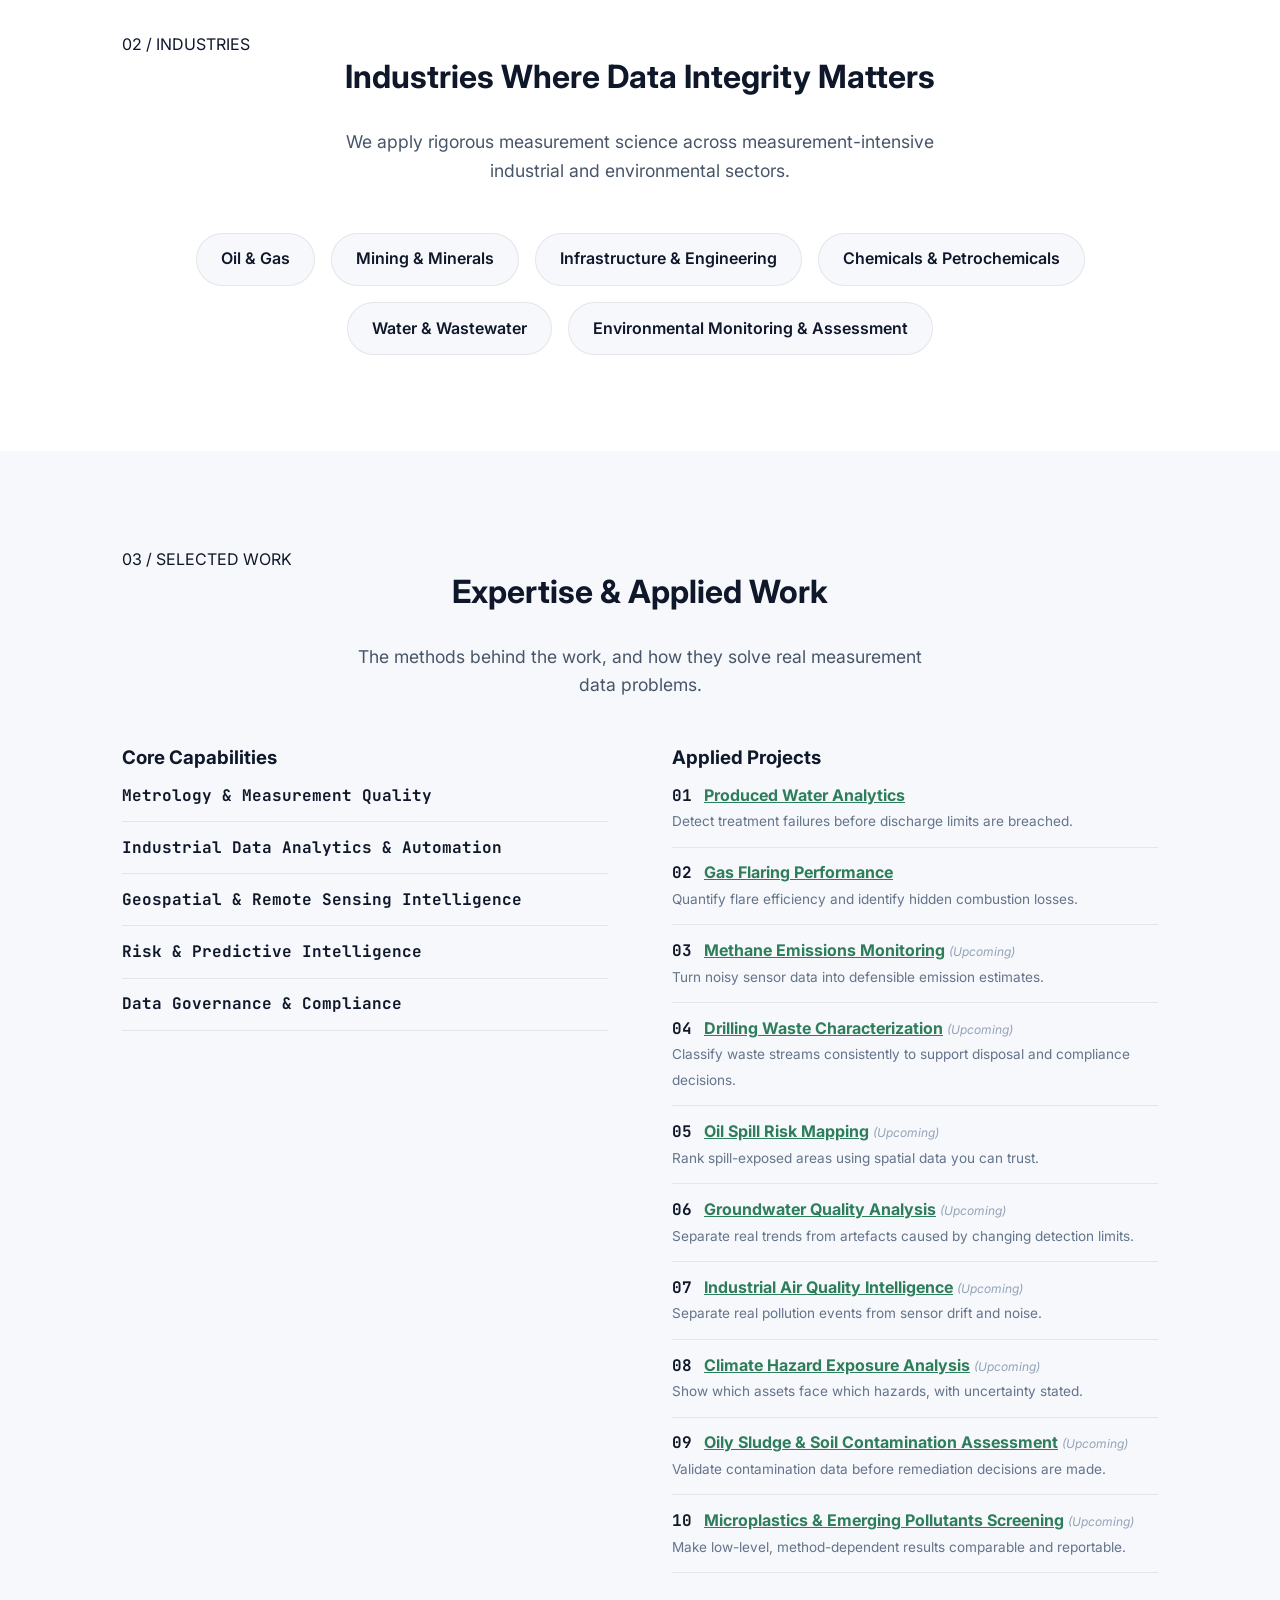
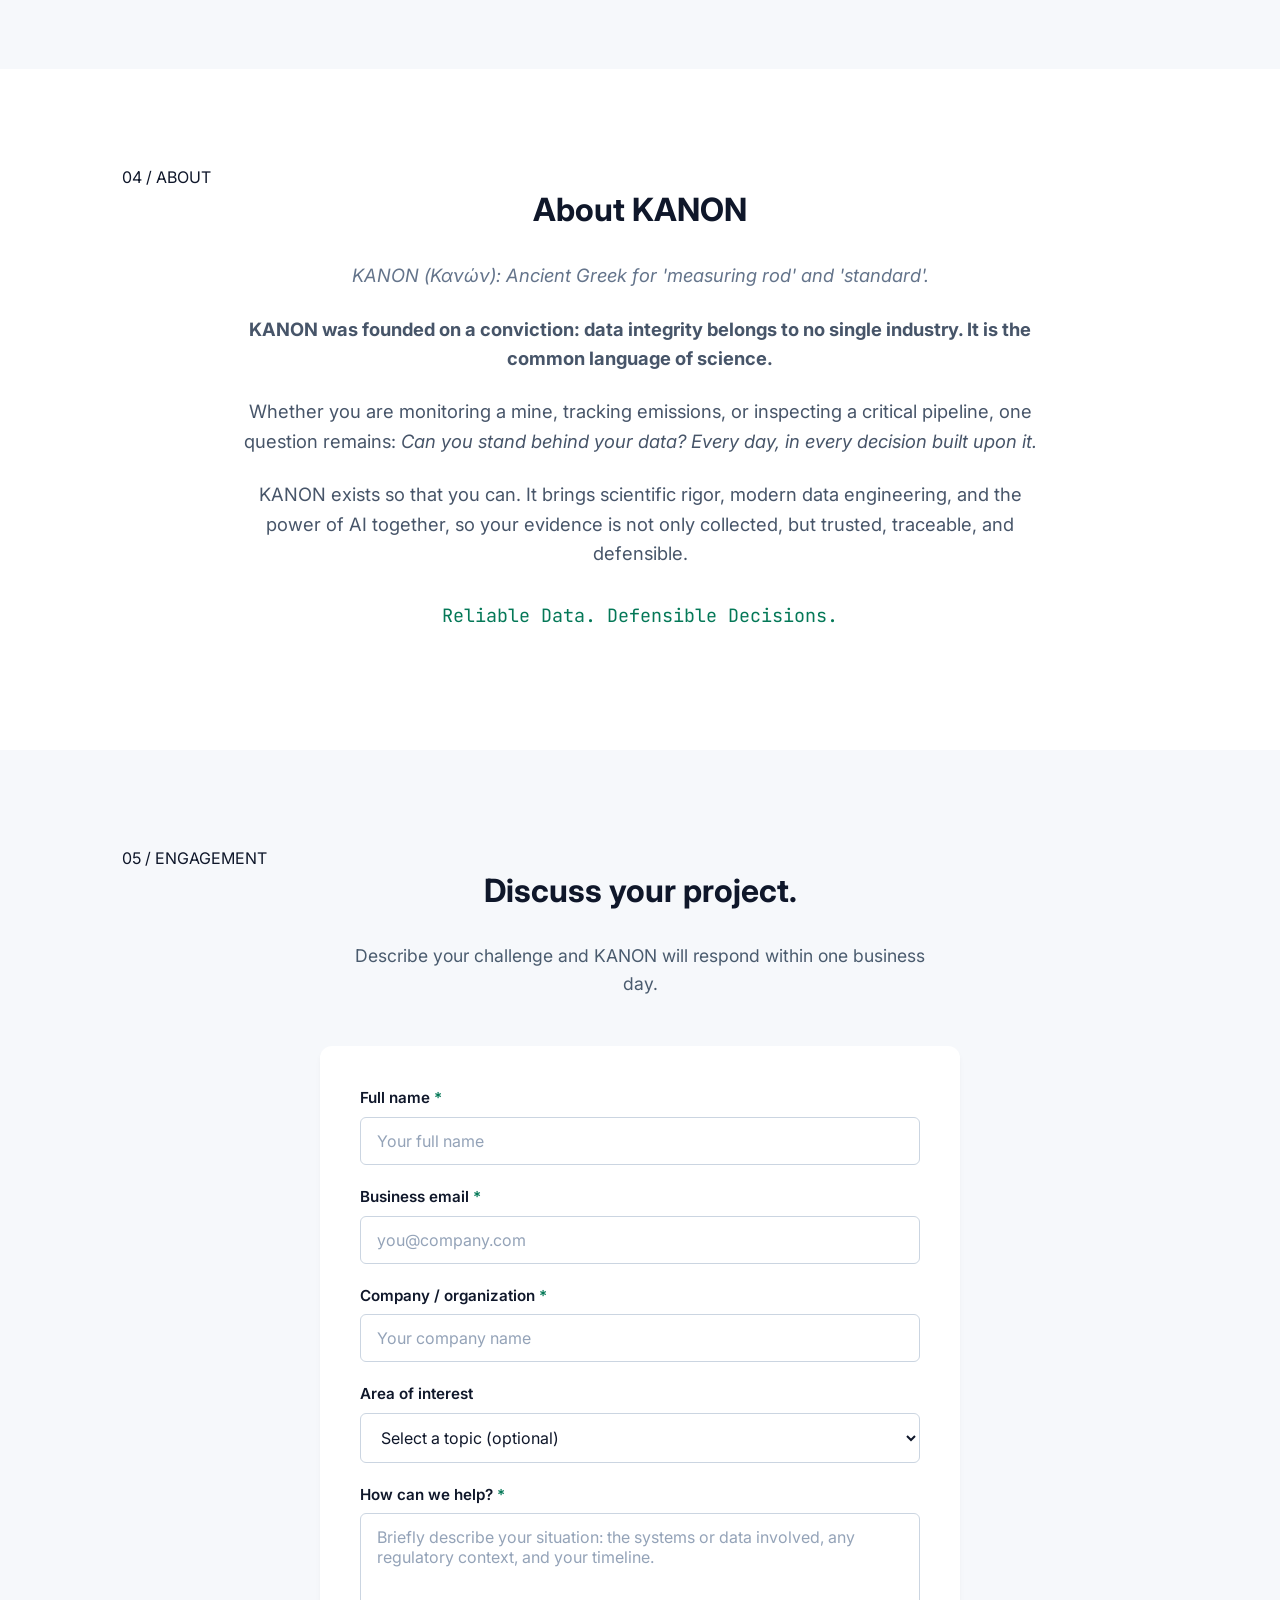
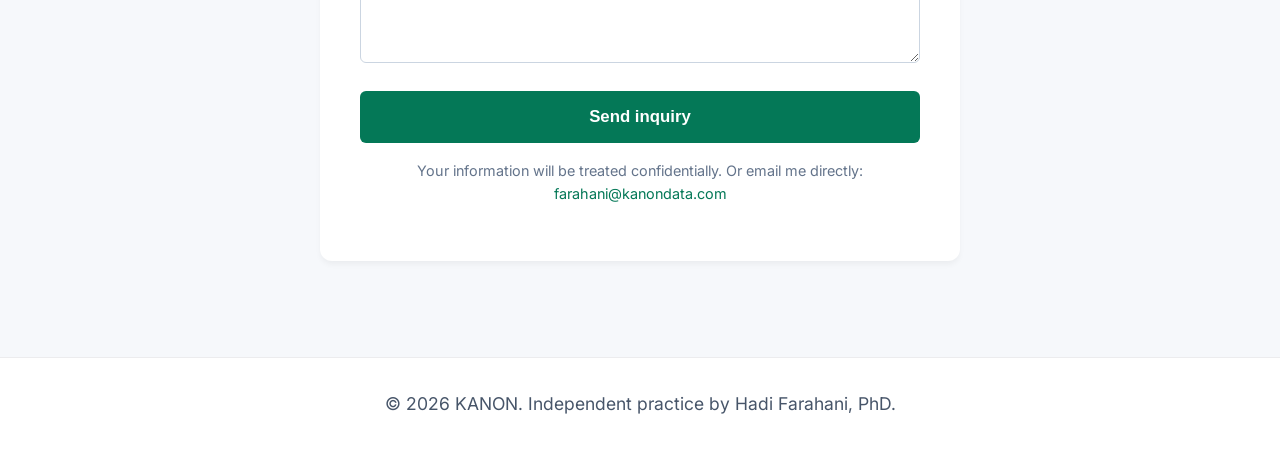
==== commit 9ab7457c: "Update index.html" ====
--- a/index.html
+++ b/index.html
@@ -12,8 +12,8 @@
     <link rel="canonical" href="https://kanondata.com/">
     <link rel="preconnect" href="https://fonts.googleapis.com">
     <link rel="preconnect" href="https://fonts.gstatic.com" crossorigin>
-    <link href="https://fonts.googleapis.com/css2?family=Inter:wght@400;600;800&family=JetBrains+Mono:wght@400;700&display=swap" rel="stylesheet">
-    <link rel="stylesheet" href="style.css?v=5">
+    <link href="https://fonts.googleapis.com/css2?family=Inter:wght@400;500;600;700;800&family=JetBrains+Mono:wght@400;500;700&display=swap" rel="stylesheet">
+    <link rel="stylesheet" href="style.css?v=6">
     <script src="https://challenges.cloudflare.com/turnstile/v0/api.js" async defer></script>
     <script type="application/ld+json">
     {
@@ -39,21 +39,6 @@
       ]
     }
     </script>
-    
-    <style>
-        /* Hero Title Balance & Spacing */
-        .hero { padding: 3rem 0 3.5rem !important; }
-        .hero h1 {
-            max-width: 18ch;
-            margin-inline: auto;
-            text-wrap: balance;
-            line-height: 1.12;
-        }
-        /* Contact form heading match */
-        .contact-section h2 { margin-bottom: 0.5rem; }
-        .kanon-form { scroll-margin-top: 100px; }
-        html { scroll-behavior: smooth; }
-    </style>
 </head>
 <body>
     <header class="site-header">
@@ -62,7 +47,6 @@
                 <span class="brand-name">KANON</span>
                 <span class="brand-desc">MEASUREMENT DATA INTEGRITY &amp; INTELLIGENCE</span>
                 <span class="brand-greek">KANON (Κανών): Ancient Greek for 'measuring rod' and 'standard'.</span>
-                <span class="brand-tagline">Streamlined Engagement for Complex Data Challenges.</span>
             </a>
             <nav>
                 <a href="#services">Services</a>
@@ -76,6 +60,7 @@
     <main>
         <section class="hero">
             <div class="container hero-content">
+                <span class="hero-kicker">Streamlined Engagement for Complex Data Challenges.</span>
                 <h1>Measurement data you can defend.</h1>
                 <p class="hero-sub">Independent consultancy helping industrial organizations prove their measurement data is accurate, traceable and audit-ready.</p>
                 <div class="hero-cta">
@@ -89,7 +74,10 @@
         </section>
         <section id="services" class="section">
             <div class="container">
-                <h2>Services</h2>
+                <div class="section-header">
+                    <span class="section-index">01 / SERVICES</span>
+                    <h2>Services</h2>
+                </div>
                 <div class="grid-3">
                     <div class="card"><h3>Measurement Quality & Metrology</h3><p>GUM, traceability, and calibration to ensure your foundational measurements are scientifically sound.</p></div>
                     <div class="card"><h3>Data Integrity & Validation</h3><p>QA/QC, anomaly detection, and audit-ready workflows for high-stakes industrial environments.</p></div>
@@ -102,7 +90,10 @@
         </section>
         <section id="industries" class="section bg-light">
             <div class="container">
-                <h2>Industries Where Data Integrity Matters</h2>
+                <div class="section-header">
+                    <span class="section-index">02 / INDUSTRIES</span>
+                    <h2>Industries Where Data Integrity Matters</h2>
+                </div>
                 <p class="section-desc">We apply rigorous measurement science across measurement-intensive industrial and environmental sectors.</p>
                 <div class="industries-grid">
                     <div class="industry-item">Oil & Gas</div>
@@ -117,7 +108,10 @@
         
         <section id="portfolio" class="section">
             <div class="container">
-                <h2>Expertise & Applied Work</h2>
+                <div class="section-header">
+                    <span class="section-index">03 / SELECTED WORK</span>
+                    <h2>Expertise & Applied Work</h2>
+                </div>
                 <p class="section-desc">The methods behind the work, and how they solve real measurement data problems.</p>
 
                 <div class="portfolio-grid">
@@ -134,14 +128,8 @@
                     <div class="portfolio-col">
                         <h3>Applied Projects</h3>
                         <ul class="method-list">
-                            <!-- 01: LIVE -->
                             <li><strong>01</strong> <a href="projects/01-produced-water/index.html" style="color: #2E7D5B; text-decoration: underline; font-weight: bold;">Produced Water Analytics</a><br><span style="font-size: 0.85rem; color: #64748b;">Detect treatment failures before discharge limits are breached.</span></li>
-                            
-                            <!-- 02: LIVE -->
                             <li><strong>02</strong> <a href="projects/02-gas-flaring/index.html" style="color: #2E7D5B; text-decoration: underline; font-weight: bold;">Gas Flaring Performance</a><br><span style="font-size: 0.85rem; color: #64748b;">Quantify flare efficiency and identify hidden combustion losses.</span></li>
-
-                            <!-- 03 to 10: The links point to their real paths. 
-                                 The _redirects file will catch any missing pages. -->
                             <li><strong>03</strong> <a href="projects/03-methane-emissions/index.html" style="color: #2E7D5B; text-decoration: underline; font-weight: bold;">Methane Emissions Monitoring</a> <span style="font-size: 0.75rem; color: #94a3b8; font-style: italic;">(Upcoming)</span><br><span style="font-size: 0.85rem; color: #64748b;">Turn noisy sensor data into defensible emission estimates.</span></li>
                             <li><strong>04</strong> <a href="projects/04-drilling-waste/index.html" style="color: #2E7D5B; text-decoration: underline; font-weight: bold;">Drilling Waste Characterization</a> <span style="font-size: 0.75rem; color: #94a3b8; font-style: italic;">(Upcoming)</span><br><span style="font-size: 0.85rem; color: #64748b;">Classify waste streams consistently to support disposal and compliance decisions.</span></li>
                             <li><strong>05</strong> <a href="projects/05-oil-spill/index.html" style="color: #2E7D5B; text-decoration: underline; font-weight: bold;">Oil Spill Risk Mapping</a> <span style="font-size: 0.75rem; color: #94a3b8; font-style: italic;">(Upcoming)</span><br><span style="font-size: 0.85rem; color: #64748b;">Rank spill-exposed areas using spatial data you can trust.</span></li>
@@ -158,7 +146,10 @@
 
         <section id="about" class="section bg-light">
             <div class="container">
-                <h2>About KANON</h2>
+                <div class="section-header">
+                    <span class="section-index">04 / ABOUT</span>
+                    <h2>About KANON</h2>
+                </div>
                 <div class="about-content">
                     <p style="font-style: italic; color: #64748b; margin-bottom: 1.5rem;">KANON (Κανών): Ancient Greek for 'measuring rod' and 'standard'.</p>
                     <p><strong>KANON was founded on a conviction: data integrity belongs to no single industry. It is the common language of science.</strong></p>
@@ -170,7 +161,10 @@
         </section>
         <section id="contact" class="section contact-section">
             <div class="container">
-                <h2>Discuss your project.</h2>
+                <div class="section-header">
+                    <span class="section-index">05 / ENGAGEMENT</span>
+                    <h2>Discuss your project.</h2>
+                </div>
                 <p class="section-desc" style="color: #4a5b6e;">Describe your challenge and KANON will respond within one business day.</p>
                 <form class="kanon-form" id="kanon-form" action="https://formspree.io/f/mwllakal" method="POST" novalidate>
                   <div class="field">
--- a/style.css
+++ b/style.css
@@ -1,4 +1,3 @@
-
 :root {
     --bg-color: #f6f8fb;
     --surface: #ffffff;
@@ -75,6 +74,17 @@
     font-weight: 400;
     white-space: nowrap;
     letter-spacing: 0.02em;
+}
+/* NEW TAGLINE STYLE */
+.brand-tagline {
+    font-family: var(--font-sans);
+    font-size: 0.65rem;
+    font-weight: 600;
+    color: var(--primary); /* KANON Green */
+    line-height: 1.2;
+    margin-top: 3px;
+    white-space: nowrap;
+    letter-spacing: 0.03em;
 }
 .nav nav {
     display: flex;
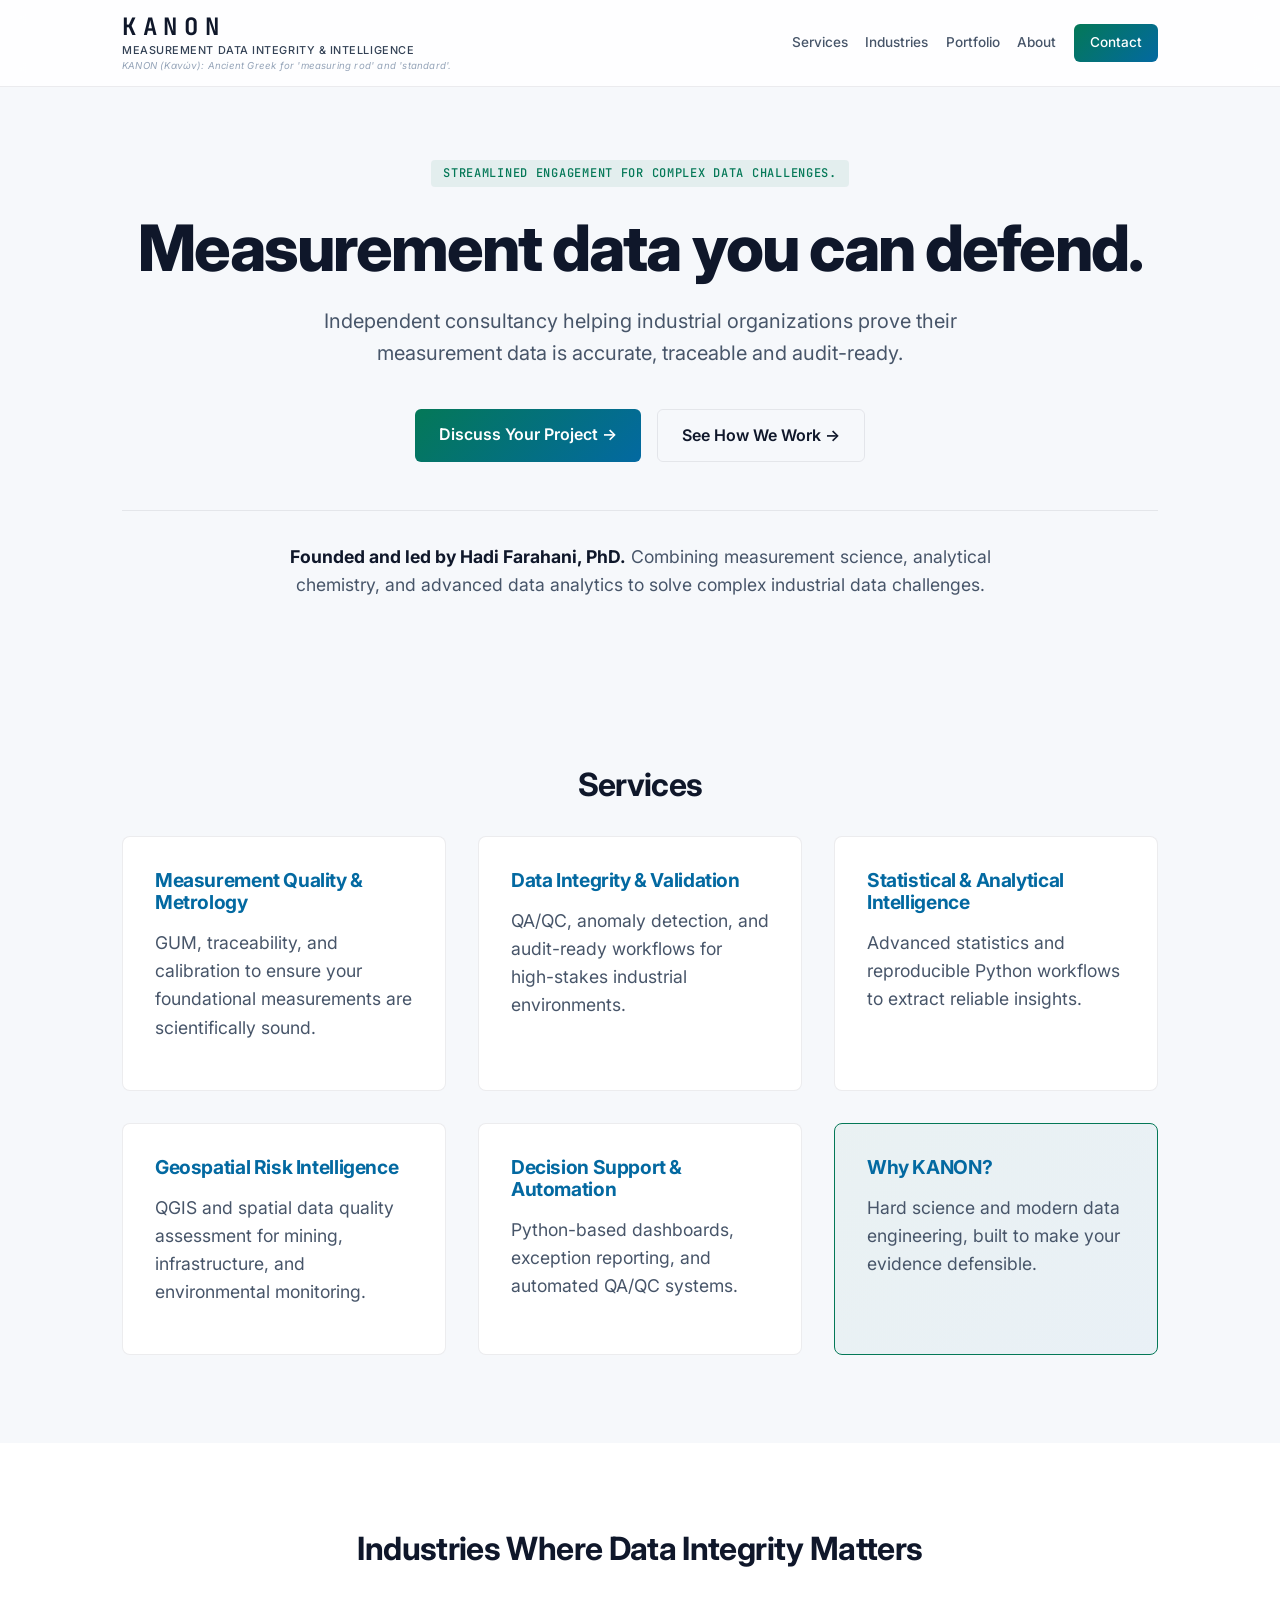
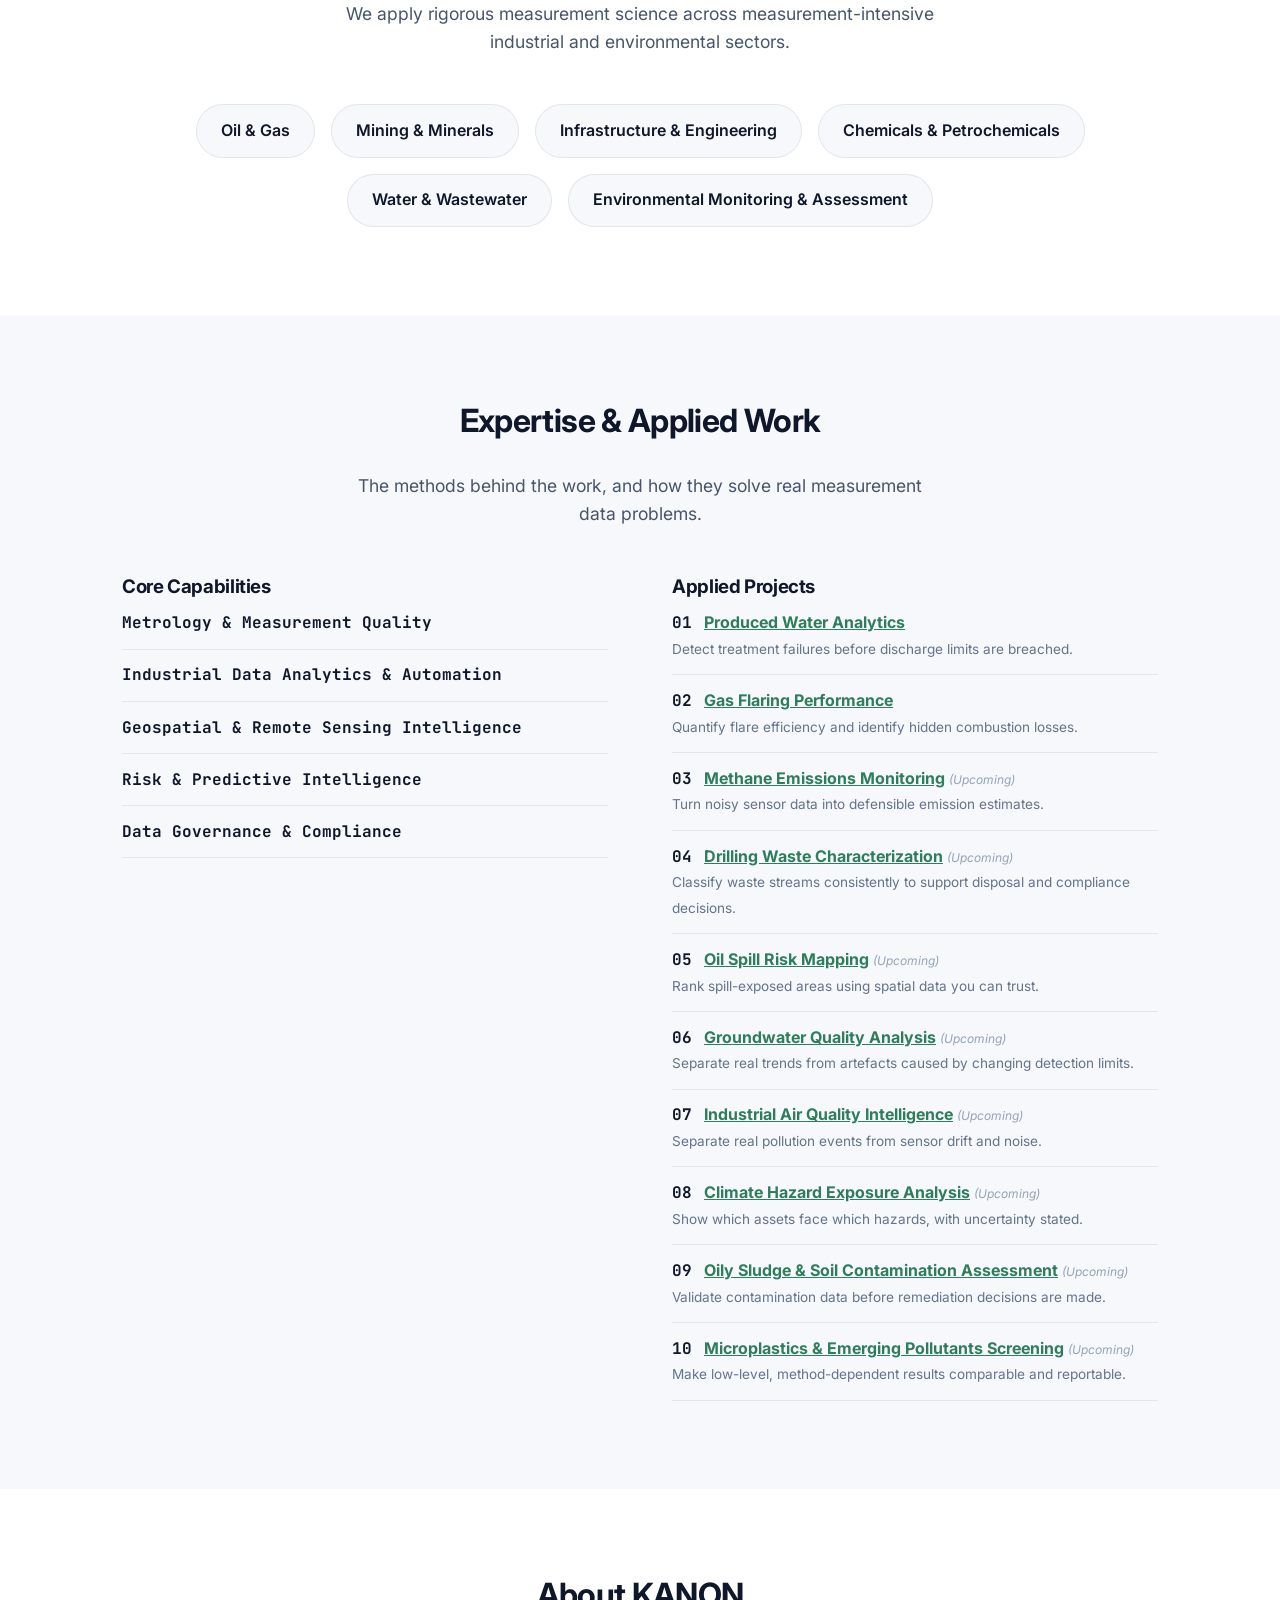
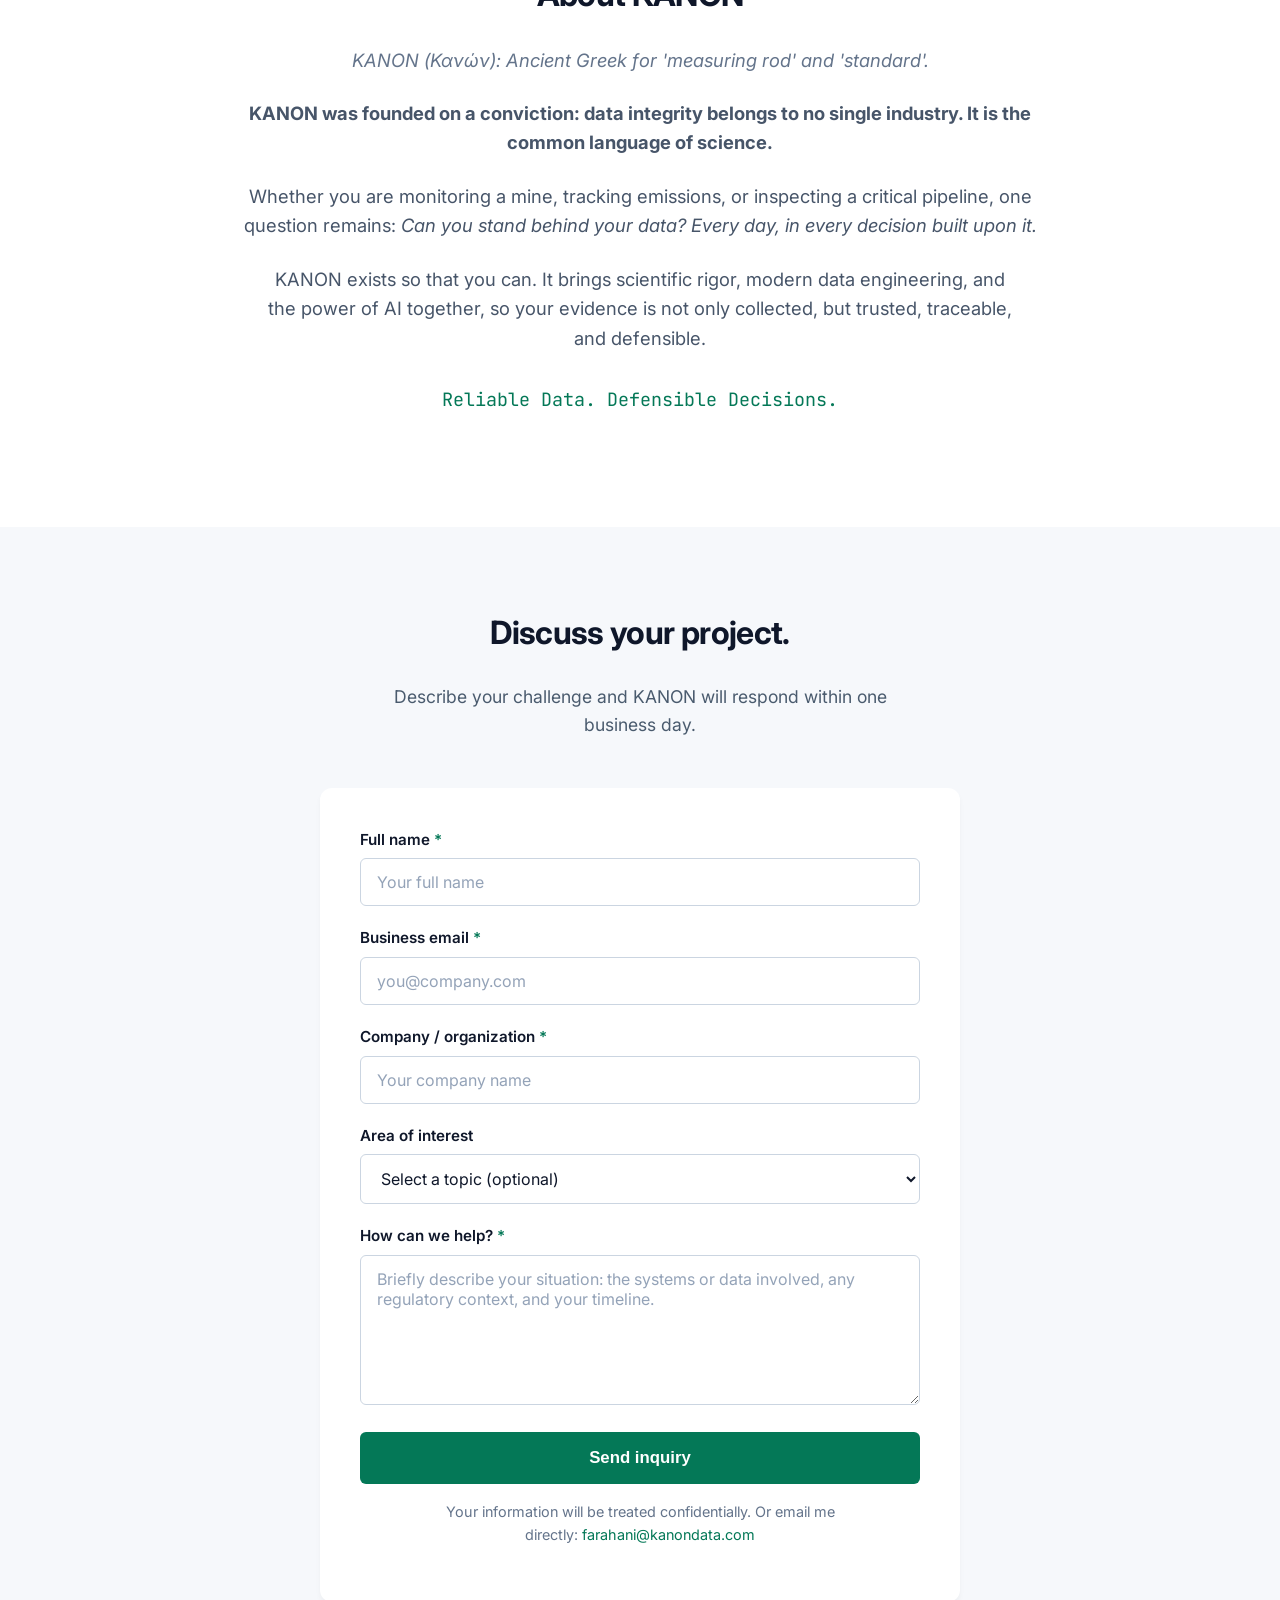
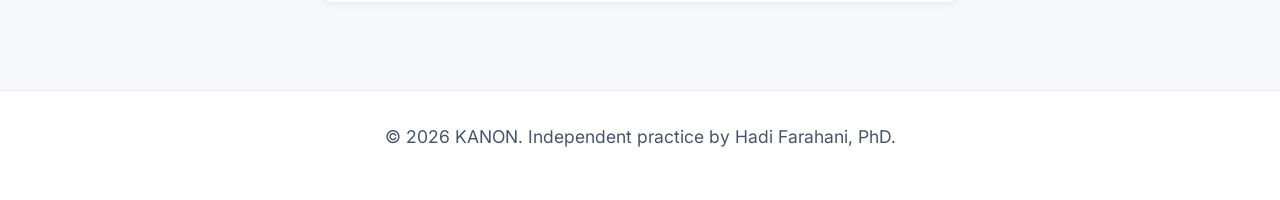
==== commit 0b96b8f8: "Update index.html" ====
--- a/index.html
+++ b/index.html
@@ -13,7 +13,7 @@
     <link rel="preconnect" href="https://fonts.googleapis.com">
     <link rel="preconnect" href="https://fonts.gstatic.com" crossorigin>
     <link href="https://fonts.googleapis.com/css2?family=Inter:wght@400;500;600;700;800&family=JetBrains+Mono:wght@400;500;700&display=swap" rel="stylesheet">
-    <link rel="stylesheet" href="style.css?v=6">
+    <link rel="stylesheet" href="style.css?v=7">
     <script src="https://challenges.cloudflare.com/turnstile/v0/api.js" async defer></script>
     <script type="application/ld+json">
     {
@@ -74,10 +74,7 @@
         </section>
         <section id="services" class="section">
             <div class="container">
-                <div class="section-header">
-                    <span class="section-index">01 / SERVICES</span>
-                    <h2>Services</h2>
-                </div>
+                <h2>Services</h2>
                 <div class="grid-3">
                     <div class="card"><h3>Measurement Quality & Metrology</h3><p>GUM, traceability, and calibration to ensure your foundational measurements are scientifically sound.</p></div>
                     <div class="card"><h3>Data Integrity & Validation</h3><p>QA/QC, anomaly detection, and audit-ready workflows for high-stakes industrial environments.</p></div>
@@ -90,10 +87,7 @@
         </section>
         <section id="industries" class="section bg-light">
             <div class="container">
-                <div class="section-header">
-                    <span class="section-index">02 / INDUSTRIES</span>
-                    <h2>Industries Where Data Integrity Matters</h2>
-                </div>
+                <h2>Industries Where Data Integrity Matters</h2>
                 <p class="section-desc">We apply rigorous measurement science across measurement-intensive industrial and environmental sectors.</p>
                 <div class="industries-grid">
                     <div class="industry-item">Oil & Gas</div>
@@ -108,10 +102,7 @@
         
         <section id="portfolio" class="section">
             <div class="container">
-                <div class="section-header">
-                    <span class="section-index">03 / SELECTED WORK</span>
-                    <h2>Expertise & Applied Work</h2>
-                </div>
+                <h2>Expertise & Applied Work</h2>
                 <p class="section-desc">The methods behind the work, and how they solve real measurement data problems.</p>
 
                 <div class="portfolio-grid">
@@ -146,10 +137,7 @@
 
         <section id="about" class="section bg-light">
             <div class="container">
-                <div class="section-header">
-                    <span class="section-index">04 / ABOUT</span>
-                    <h2>About KANON</h2>
-                </div>
+                <h2>About KANON</h2>
                 <div class="about-content">
                     <p style="font-style: italic; color: #64748b; margin-bottom: 1.5rem;">KANON (Κανών): Ancient Greek for 'measuring rod' and 'standard'.</p>
                     <p><strong>KANON was founded on a conviction: data integrity belongs to no single industry. It is the common language of science.</strong></p>
@@ -161,10 +149,7 @@
         </section>
         <section id="contact" class="section contact-section">
             <div class="container">
-                <div class="section-header">
-                    <span class="section-index">05 / ENGAGEMENT</span>
-                    <h2>Discuss your project.</h2>
-                </div>
+                <h2>Discuss your project.</h2>
                 <p class="section-desc" style="color: #4a5b6e;">Describe your challenge and KANON will respond within one business day.</p>
                 <form class="kanon-form" id="kanon-form" action="https://formspree.io/f/mwllakal" method="POST" novalidate>
                   <div class="field">
--- a/style.css
+++ b/style.css
@@ -11,23 +11,26 @@
 }
 
 * { margin: 0; padding: 0; box-sizing: border-box; }
-body { font-family: var(--font-sans); background-color: var(--bg-color); color: var(--text-main); line-height: 1.6; }
-h1, h2, h3 { color: var(--text-main); line-height: 1.2; }
-h1 { font-size: clamp(2.5rem, 5vw, 4rem); font-weight: 800; letter-spacing: -0.03em; line-height: 1.15; margin-bottom: 1.25rem; }
+body { font-family: var(--font-sans); background-color: var(--bg-color); color: var(--text-main); line-height: 1.6; -webkit-font-smoothing: antialiased; text-rendering: optimizeLegibility; }
+h1, h2, h3 { color: var(--text-main); line-height: 1.15; letter-spacing: -0.02em; }
+h1 { font-size: clamp(2.5rem, 5vw, 4rem); font-weight: 800; letter-spacing: -0.03em; margin-bottom: 1.25rem; text-wrap: balance; }
 h2 { font-size: 2rem; font-weight: 700; margin-bottom: 2rem; text-align: center; }
-p { color: var(--text-muted); font-size: 1.1rem; margin-bottom: 1rem; }
+p { color: var(--text-muted); font-size: 1.1rem; margin-bottom: 1rem; max-width: 70ch; margin-left: auto; margin-right: auto; text-wrap: pretty; }
 a { text-decoration: none; color: inherit; }
 .container { max-width: 1100px; margin: 0 auto; padding: 0 2rem; }
 
-/* Header & Brand */
+/* Header & Brand (Glassmorphism) */
 .site-header {
-    background: #ffffff;
-    border-bottom: 1px solid var(--border);
+    background: rgba(255, 255, 255, 0.85);
+    -webkit-backdrop-filter: blur(12px);
+    backdrop-filter: blur(12px);
+    border-bottom: 1px solid rgba(15, 23, 42, 0.08);
     position: sticky;
     top: 0;
     z-index: 100;
     height: auto;
     padding: 10px 0;
+    transition: background-color 0.3s ease;
 }
 .nav {
     display: flex;
@@ -75,17 +78,6 @@
     white-space: nowrap;
     letter-spacing: 0.02em;
 }
-/* NEW TAGLINE STYLE */
-.brand-tagline {
-    font-family: var(--font-sans);
-    font-size: 0.65rem;
-    font-weight: 600;
-    color: var(--primary); /* KANON Green */
-    line-height: 1.2;
-    margin-top: 3px;
-    white-space: nowrap;
-    letter-spacing: 0.03em;
-}
 .nav nav {
     display: flex;
     gap: 1.1rem;
@@ -102,8 +94,63 @@
     transition: color 0.2s;
 }
 .nav nav a:hover { color: var(--primary); }
-
 .nav nav .btn-primary { padding: 0.5rem 1rem; font-size: 0.85rem; }
+
+/* Section Indexing (Numbering) */
+.section-header { margin-bottom: 3rem; }
+.section-index {
+    display: block;
+    font-family: var(--font-mono);
+    font-size: 0.75rem;
+    font-weight: 500;
+    letter-spacing: 0.08em;
+    color: var(--primary);
+    margin-bottom: 0.5rem;
+    text-transform: uppercase;
+}
+
+/* Hero */
+.hero {
+    padding: 4.5rem 0 4rem;
+    background-image: url('assets/bg-grid.jpg');
+    background-size: cover;
+    background-position: center;
+    text-align: center;
+}
+.hero-kicker {
+    display: inline-block;
+    font-family: var(--font-mono);
+    font-size: 0.75rem;
+    font-weight: 500;
+    letter-spacing: 0.06em;
+    text-transform: uppercase;
+    color: var(--primary);
+    margin-bottom: 1.5rem;
+    background: rgba(4, 120, 87, 0.08);
+    padding: 4px 12px;
+    border-radius: 4px;
+}
+.hero-sub {
+    font-size: 1.25rem;
+    margin-bottom: 2.5rem;
+    max-width: 700px;
+    margin-left: auto;
+    margin-right: auto;
+}
+.hero-cta {
+    display: flex;
+    gap: 1rem;
+    justify-content: center;
+    margin-bottom: 3rem;
+}
+.credibility-strip {
+    margin-top: 3rem;
+    padding-top: 2rem;
+    border-top: 1px solid var(--border);
+    font-size: 0.9rem;
+    color: var(--text-muted);
+}
+.credibility-strip strong { color: var(--text-main); }
 
 /* Buttons */
 .btn-primary, .btn-outline {
@@ -132,45 +179,9 @@
     border-color: var(--primary);
     color: var(--primary);
 }
-.btn-large {
-    padding: 1rem 2rem;
-    font-size: 1.1rem;
-    margin-top: 1rem;
-}
-
-/* Hero */
-.hero {
-    padding: 4.5rem 0 4rem;
-    background-image: url('assets/bg-grid.jpg');
-    background-size: cover;
-    background-position: center;
-    text-align: center;
-}
-.hero-content { max-width: 800px; }
-.hero-sub {
-    font-size: 1.25rem;
-    margin-bottom: 2.5rem;
-    max-width: 700px;
-    margin-left: auto;
-    margin-right: auto;
-}
-.hero-cta {
-    display: flex;
-    gap: 1rem;
-    justify-content: center;
-    margin-bottom: 3rem;
-}
-.credibility-strip {
-    margin-top: 3rem;
-    padding-top: 2rem;
-    border-top: 1px solid var(--border);
-    font-size: 0.9rem;
-    color: var(--text-muted);
-}
-.credibility-strip strong { color: var(--text-main); }
 
 /* Sections */
-.section { padding: 6rem 0; }
+.section { padding: 5.5rem 0; }
 .bg-light { background-color: var(--surface); }
 .section-desc {
     text-align: center;
@@ -180,7 +191,7 @@
     margin-right: auto;
 }
 
-/* Grid & Cards */
+/* Grid & Cards (Hairline Borders) */
 .grid-3 {
     display: grid;
     grid-template-columns: repeat(auto-fit, minmax(300px, 1fr));
@@ -191,10 +202,10 @@
     border: 1px solid var(--border);
     padding: 2rem;
     border-radius: 8px;
-    transition: transform 0.2s, box-shadow 0.2s;
+    transition: border-color 0.2s, box-shadow 0.2s;
 }
 .card:hover {
-    transform: translateY(-5px);
+    border-color: rgba(4, 120, 87, 0.45);
     box-shadow: 0 10px 30px rgba(0,0,0,0.05);
 }
 .card h3 {
@@ -250,6 +261,7 @@
 .about-content p {
     font-size: 1.15rem;
     margin-bottom: 1.5rem;
+    max-width: none;
 }
 .tagline {
     font-family: var(--font-mono);
@@ -263,9 +275,7 @@
     background-color: var(--bg-color) !important;
     color: var(--text-main) !important;
 }
-.contact-section h2 {
-    color: var(--text-main) !important;
-}
+.contact-section h2 { color: var(--text-main) !important; }
 .kanon-form {
     max-width: 640px;
     margin: 2rem auto 0;
@@ -295,13 +305,14 @@
     background: #ffffff;
     border: 1px solid #cbd5e1;
     border-radius: 6px;
+    transition: border-color 0.15s ease, box-shadow 0.15s ease;
 }
 .kanon-form textarea { min-height: 150px; resize: vertical; }
 .kanon-form ::placeholder { color: #94a3b8; opacity: 1; }
 .kanon-form input:focus, .kanon-form select:focus, .kanon-form textarea:focus {
-    outline: 2px solid #047857;
-    outline-offset: 1px;
+    outline: none;
     border-color: #047857;
+    box-shadow: 0 0 0 3px rgba(4, 120, 87, 0.15);
 }
 .kanon-form .hp { position: absolute; left: -9999px; }
 .kanon-form button {
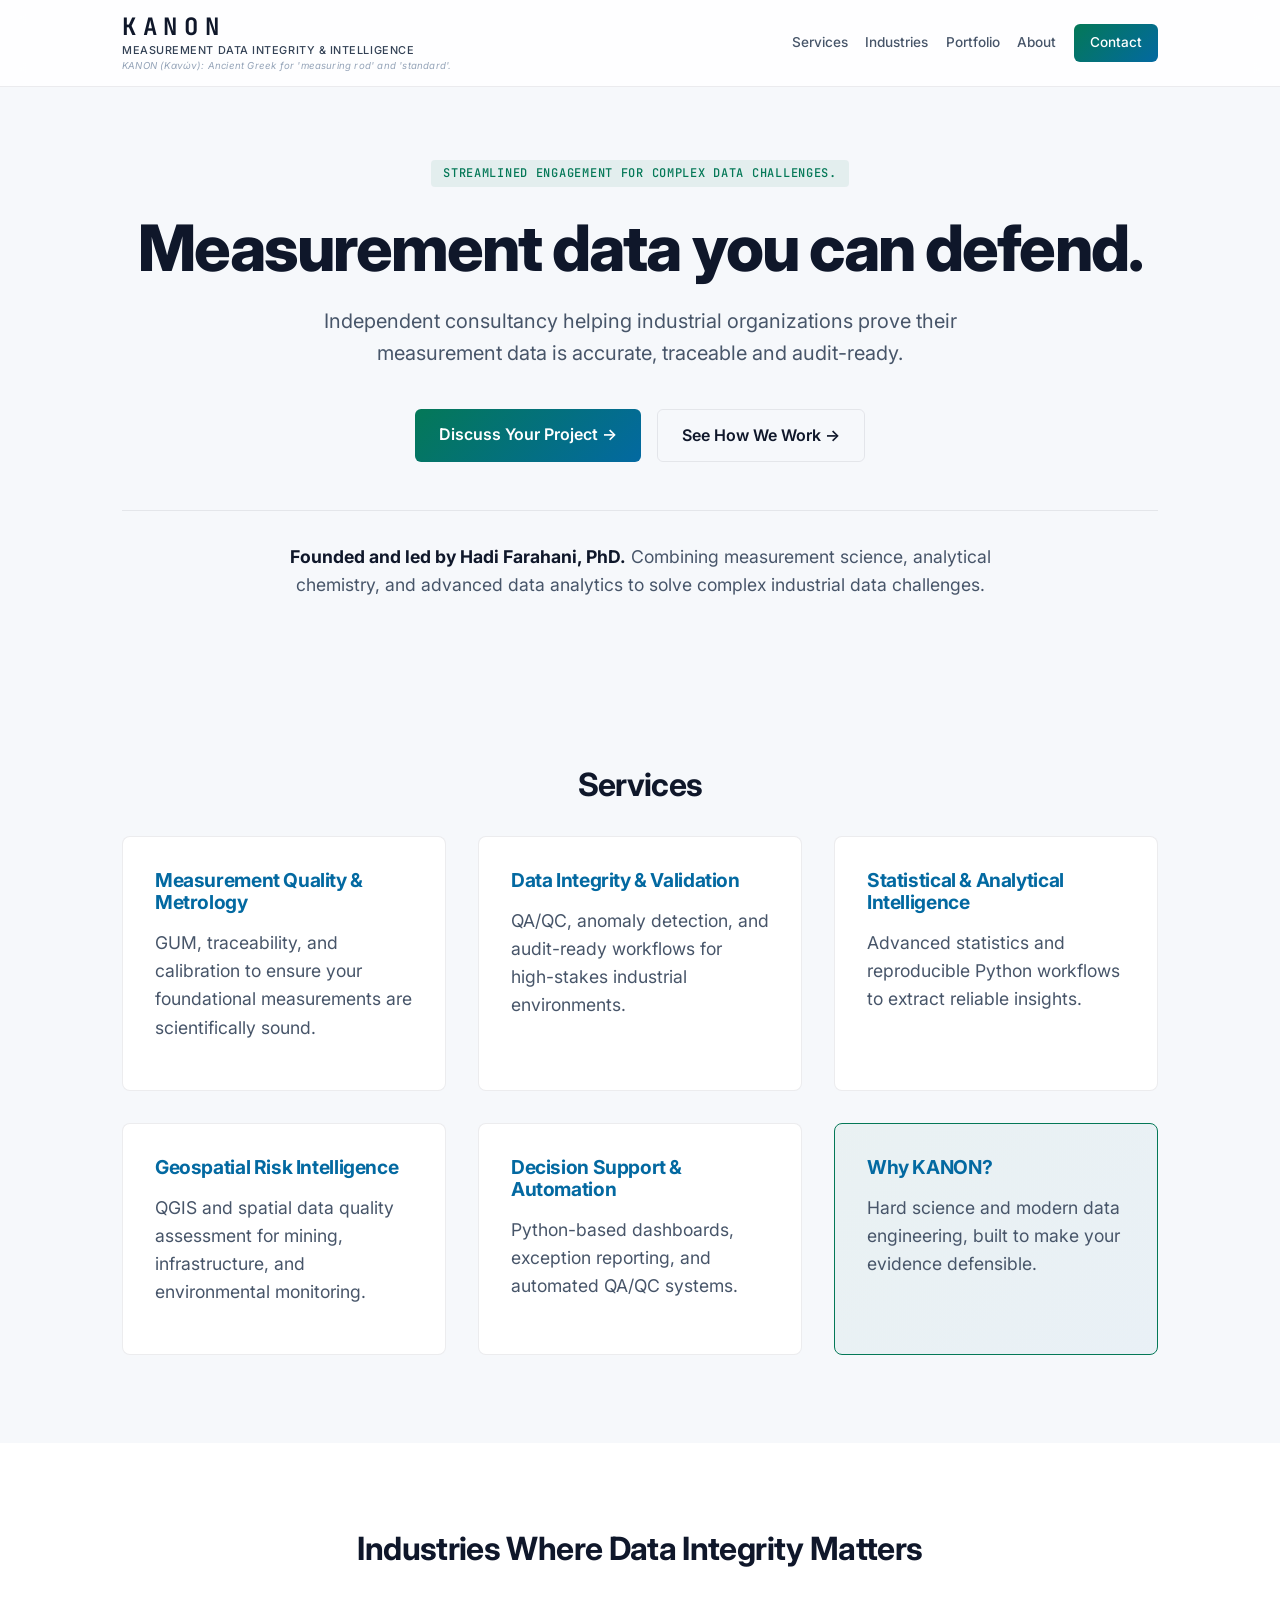
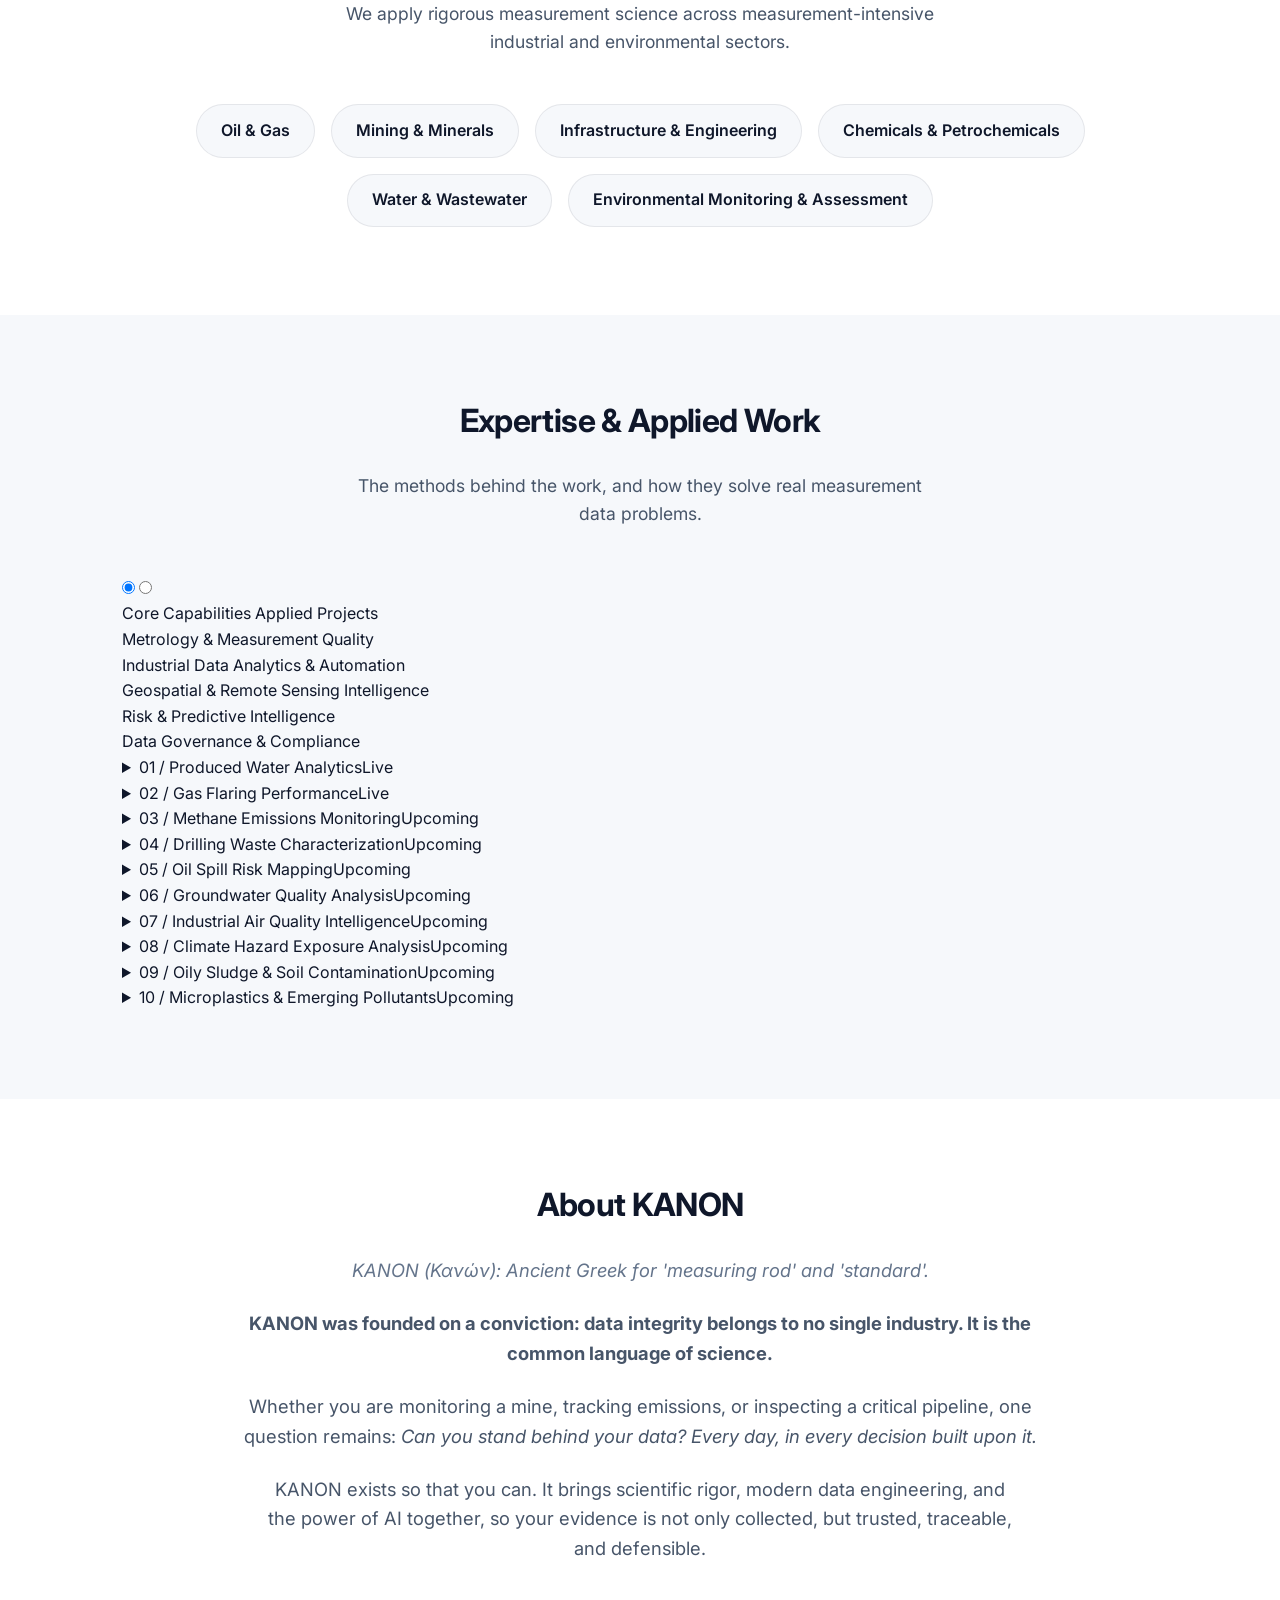
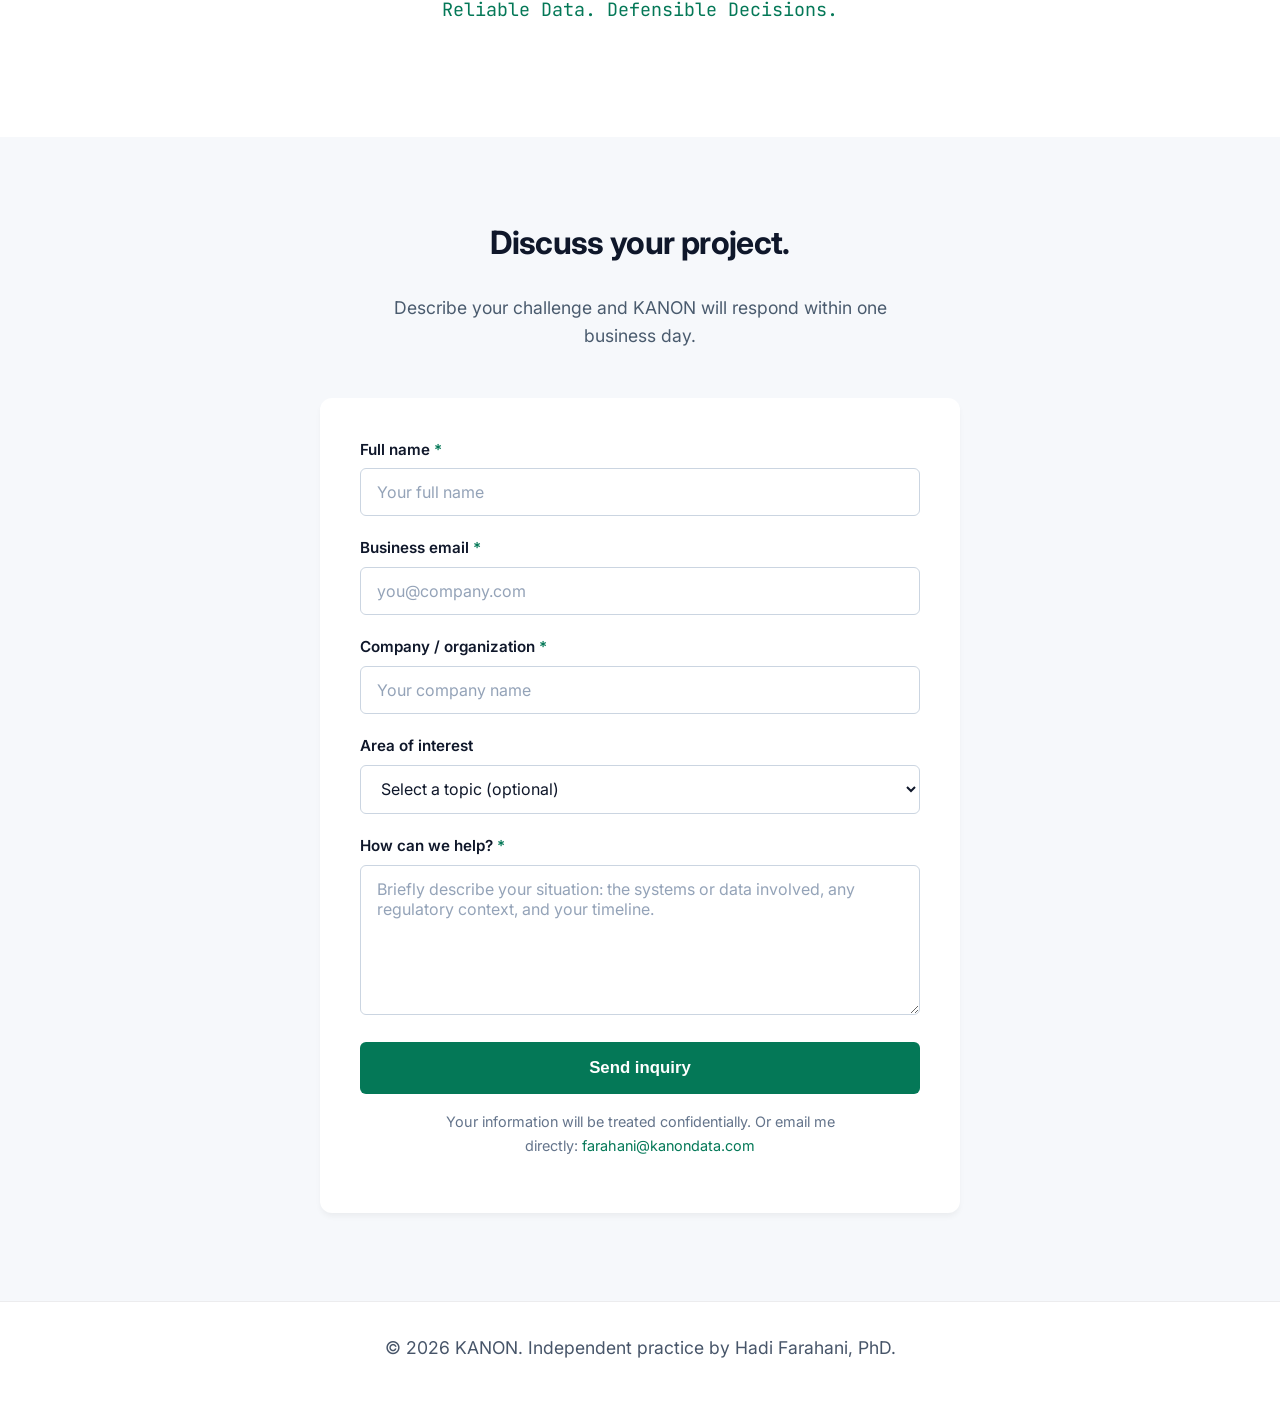
==== commit b617e969: "Update index.html" ====
--- a/index.html
+++ b/index.html
@@ -13,7 +13,7 @@
     <link rel="preconnect" href="https://fonts.googleapis.com">
     <link rel="preconnect" href="https://fonts.gstatic.com" crossorigin>
     <link href="https://fonts.googleapis.com/css2?family=Inter:wght@400;500;600;700;800&family=JetBrains+Mono:wght@400;500;700&display=swap" rel="stylesheet">
-    <link rel="stylesheet" href="style.css?v=7">
+    <link rel="stylesheet" href="style.css?v=8">
     <script src="https://challenges.cloudflare.com/turnstile/v0/api.js" async defer></script>
     <script type="application/ld+json">
     {
@@ -67,78 +67,141 @@
                     <a href="#contact" class="btn-primary">Discuss Your Project →</a>
                     <a href="#services" class="btn-outline">See How We Work →</a>
                 </div>
-                <div class="credibility-strip">
+                <div class="credibility-strip reveal">
                     <p><strong>Founded and led by Hadi Farahani, PhD.</strong> Combining measurement science, analytical chemistry, and advanced data analytics to solve complex industrial data challenges.</p>
                 </div>
             </div>
         </section>
+        
         <section id="services" class="section">
             <div class="container">
-                <h2>Services</h2>
+                <h2 class="reveal">Services</h2>
                 <div class="grid-3">
-                    <div class="card"><h3>Measurement Quality & Metrology</h3><p>GUM, traceability, and calibration to ensure your foundational measurements are scientifically sound.</p></div>
-                    <div class="card"><h3>Data Integrity & Validation</h3><p>QA/QC, anomaly detection, and audit-ready workflows for high-stakes industrial environments.</p></div>
-                    <div class="card"><h3>Statistical & Analytical Intelligence</h3><p>Advanced statistics and reproducible Python workflows to extract reliable insights.</p></div>
-                    <div class="card"><h3>Geospatial Risk Intelligence</h3><p>QGIS and spatial data quality assessment for mining, infrastructure, and environmental monitoring.</p></div>
-                    <div class="card"><h3>Decision Support & Automation</h3><p>Python-based dashboards, exception reporting, and automated QA/QC systems.</p></div>
-                    <div class="card highlight-card"><h3>Why KANON?</h3><p>Hard science and modern data engineering, built to make your evidence defensible.</p></div>
-                </div>
-            </div>
-        </section>
+                    <div class="card reveal"><h3>Measurement Quality & Metrology</h3><p>GUM, traceability, and calibration to ensure your foundational measurements are scientifically sound.</p></div>
+                    <div class="card reveal"><h3>Data Integrity & Validation</h3><p>QA/QC, anomaly detection, and audit-ready workflows for high-stakes industrial environments.</p></div>
+                    <div class="card reveal"><h3>Statistical & Analytical Intelligence</h3><p>Advanced statistics and reproducible Python workflows to extract reliable insights.</p></div>
+                    <div class="card reveal"><h3>Geospatial Risk Intelligence</h3><p>QGIS and spatial data quality assessment for mining, infrastructure, and environmental monitoring.</p></div>
+                    <div class="card reveal"><h3>Decision Support & Automation</h3><p>Python-based dashboards, exception reporting, and automated QA/QC systems.</p></div>
+                    <div class="card highlight-card reveal"><h3>Why KANON?</h3><p>Hard science and modern data engineering, built to make your evidence defensible.</p></div>
+                </div>
+            </div>
+        </section>
+        
         <section id="industries" class="section bg-light">
             <div class="container">
-                <h2>Industries Where Data Integrity Matters</h2>
-                <p class="section-desc">We apply rigorous measurement science across measurement-intensive industrial and environmental sectors.</p>
+                <h2 class="reveal">Industries Where Data Integrity Matters</h2>
+                <p class="section-desc reveal">We apply rigorous measurement science across measurement-intensive industrial and environmental sectors.</p>
                 <div class="industries-grid">
-                    <div class="industry-item">Oil & Gas</div>
-                    <div class="industry-item">Mining & Minerals</div>
-                    <div class="industry-item">Infrastructure & Engineering</div>
-                    <div class="industry-item">Chemicals & Petrochemicals</div>
-                    <div class="industry-item">Water & Wastewater</div>
-                    <div class="industry-item">Environmental Monitoring & Assessment</div>
+                    <div class="industry-item reveal">Oil & Gas</div>
+                    <div class="industry-item reveal">Mining & Minerals</div>
+                    <div class="industry-item reveal">Infrastructure & Engineering</div>
+                    <div class="industry-item reveal">Chemicals & Petrochemicals</div>
+                    <div class="industry-item reveal">Water & Wastewater</div>
+                    <div class="industry-item reveal">Environmental Monitoring & Assessment</div>
                 </div>
             </div>
         </section>
         
         <section id="portfolio" class="section">
             <div class="container">
-                <h2>Expertise & Applied Work</h2>
-                <p class="section-desc">The methods behind the work, and how they solve real measurement data problems.</p>
-
-                <div class="portfolio-grid">
-                    <div class="portfolio-col">
-                        <h3>Core Capabilities</h3>
-                        <ul class="method-list">
-                            <li><strong>Metrology & Measurement Quality</strong></li>
-                            <li><strong>Industrial Data Analytics & Automation</strong></li>
-                            <li><strong>Geospatial & Remote Sensing Intelligence</strong></li>
-                            <li><strong>Risk & Predictive Intelligence</strong></li>
-                            <li><strong>Data Governance & Compliance</strong></li>
-                        </ul>
+                <h2 class="reveal">Expertise & Applied Work</h2>
+                <p class="section-desc reveal">The methods behind the work, and how they solve real measurement data problems.</p>
+
+                <!-- TABS -->
+                <div class="tabs">
+                    <input type="radio" name="portfolio-tab" id="tab-cap" checked>
+                    <input type="radio" name="portfolio-tab" id="tab-proj">
+                    
+                    <div class="tab-bar">
+                        <label for="tab-cap">Core Capabilities</label>
+                        <label for="tab-proj">Applied Projects</label>
                     </div>
-                    <div class="portfolio-col">
-                        <h3>Applied Projects</h3>
-                        <ul class="method-list">
-                            <li><strong>01</strong> <a href="projects/01-produced-water/index.html" style="color: #2E7D5B; text-decoration: underline; font-weight: bold;">Produced Water Analytics</a><br><span style="font-size: 0.85rem; color: #64748b;">Detect treatment failures before discharge limits are breached.</span></li>
-                            <li><strong>02</strong> <a href="projects/02-gas-flaring/index.html" style="color: #2E7D5B; text-decoration: underline; font-weight: bold;">Gas Flaring Performance</a><br><span style="font-size: 0.85rem; color: #64748b;">Quantify flare efficiency and identify hidden combustion losses.</span></li>
-                            <li><strong>03</strong> <a href="projects/03-methane-emissions/index.html" style="color: #2E7D5B; text-decoration: underline; font-weight: bold;">Methane Emissions Monitoring</a> <span style="font-size: 0.75rem; color: #94a3b8; font-style: italic;">(Upcoming)</span><br><span style="font-size: 0.85rem; color: #64748b;">Turn noisy sensor data into defensible emission estimates.</span></li>
-                            <li><strong>04</strong> <a href="projects/04-drilling-waste/index.html" style="color: #2E7D5B; text-decoration: underline; font-weight: bold;">Drilling Waste Characterization</a> <span style="font-size: 0.75rem; color: #94a3b8; font-style: italic;">(Upcoming)</span><br><span style="font-size: 0.85rem; color: #64748b;">Classify waste streams consistently to support disposal and compliance decisions.</span></li>
-                            <li><strong>05</strong> <a href="projects/05-oil-spill/index.html" style="color: #2E7D5B; text-decoration: underline; font-weight: bold;">Oil Spill Risk Mapping</a> <span style="font-size: 0.75rem; color: #94a3b8; font-style: italic;">(Upcoming)</span><br><span style="font-size: 0.85rem; color: #64748b;">Rank spill-exposed areas using spatial data you can trust.</span></li>
-                            <li><strong>06</strong> <a href="projects/06-groundwater/index.html" style="color: #2E7D5B; text-decoration: underline; font-weight: bold;">Groundwater Quality Analysis</a> <span style="font-size: 0.75rem; color: #94a3b8; font-style: italic;">(Upcoming)</span><br><span style="font-size: 0.85rem; color: #64748b;">Separate real trends from artefacts caused by changing detection limits.</span></li>
-                            <li><strong>07</strong> <a href="projects/07-air-quality/index.html" style="color: #2E7D5B; text-decoration: underline; font-weight: bold;">Industrial Air Quality Intelligence</a> <span style="font-size: 0.75rem; color: #94a3b8; font-style: italic;">(Upcoming)</span><br><span style="font-size: 0.85rem; color: #64748b;">Separate real pollution events from sensor drift and noise.</span></li>
-                            <li><strong>08</strong> <a href="projects/08-climate-exposure/index.html" style="color: #2E7D5B; text-decoration: underline; font-weight: bold;">Climate Hazard Exposure Analysis</a> <span style="font-size: 0.75rem; color: #94a3b8; font-style: italic;">(Upcoming)</span><br><span style="font-size: 0.85rem; color: #64748b;">Show which assets face which hazards, with uncertainty stated.</span></li>
-                            <li><strong>09</strong> <a href="projects/09-oily-sludge/index.html" style="color: #2E7D5B; text-decoration: underline; font-weight: bold;">Oily Sludge & Soil Contamination Assessment</a> <span style="font-size: 0.75rem; color: #94a3b8; font-style: italic;">(Upcoming)</span><br><span style="font-size: 0.85rem; color: #64748b;">Validate contamination data before remediation decisions are made.</span></li>
-                            <li><strong>10</strong> <a href="projects/10-microplastics/index.html" style="color: #2E7D5B; text-decoration: underline; font-weight: bold;">Microplastics & Emerging Pollutants Screening</a> <span style="font-size: 0.75rem; color: #94a3b8; font-style: italic;">(Upcoming)</span><br><span style="font-size: 0.85rem; color: #64748b;">Make low-level, method-dependent results comparable and reportable.</span></li>
-                        </ul>
+                    
+                    <!-- PANEL 1: CORE CAPABILITIES -->
+                    <div class="panel panel-cap">
+                        <div class="item-grid">
+                            <div class="item">
+                                <div class="item-title">Metrology & Measurement Quality</div>
+                            </div>
+                            <div class="item">
+                                <div class="item-title">Industrial Data Analytics & Automation</div>
+                            </div>
+                            <div class="item">
+                                <div class="item-title">Geospatial & Remote Sensing Intelligence</div>
+                            </div>
+                            <div class="item">
+                                <div class="item-title">Risk & Predictive Intelligence</div>
+                            </div>
+                            <div class="item">
+                                <div class="item-title">Data Governance & Compliance</div>
+                            </div>
+                        </div>
                     </div>
+
+                    <!-- PANEL 2: APPLIED PROJECTS -->
+                    <div class="panel panel-proj">
+                        <div class="item-grid">
+                            <details class="item reveal">
+                                <summary><span class="item-title">01 / Produced Water Analytics</span><span class="item-meta">Live</span></summary>
+                                <p>Detect treatment failures before discharge limits are breached.</p>
+                                <a href="projects/01-produced-water/index.html" class="link" style="display:inline-block; margin-top: 10px;">View Project →</a>
+                            </details>
+                            
+                            <details class="item reveal">
+                                <summary><span class="item-title">02 / Gas Flaring Performance</span><span class="item-meta">Live</span></summary>
+                                <p>Quantify flare efficiency and identify hidden combustion losses.</p>
+                                <a href="projects/02-gas-flaring/index.html" class="link" style="display:inline-block; margin-top: 10px;">View Project →</a>
+                            </details>
+
+                            <details class="item reveal">
+                                <summary><span class="item-title">03 / Methane Emissions Monitoring</span><span class="item-meta">Upcoming</span></summary>
+                                <p>Turn noisy sensor data into defensible emission estimates.</p>
+                            </details>
+
+                            <details class="item reveal">
+                                <summary><span class="item-title">04 / Drilling Waste Characterization</span><span class="item-meta">Upcoming</span></summary>
+                                <p>Classify waste streams consistently to support disposal and compliance decisions.</p>
+                            </details>
+
+                            <details class="item reveal">
+                                <summary><span class="item-title">05 / Oil Spill Risk Mapping</span><span class="item-meta">Upcoming</span></summary>
+                                <p>Rank spill-exposed areas using spatial data you can trust.</p>
+                            </details>
+
+                            <details class="item reveal">
+                                <summary><span class="item-title">06 / Groundwater Quality Analysis</span><span class="item-meta">Upcoming</span></summary>
+                                <p>Separate real trends from artefacts caused by changing detection limits.</p>
+                            </details>
+
+                            <details class="item reveal">
+                                <summary><span class="item-title">07 / Industrial Air Quality Intelligence</span><span class="item-meta">Upcoming</span></summary>
+                                <p>Separate real pollution events from sensor drift and noise.</p>
+                            </details>
+
+                            <details class="item reveal">
+                                <summary><span class="item-title">08 / Climate Hazard Exposure Analysis</span><span class="item-meta">Upcoming</span></summary>
+                                <p>Show which assets face which hazards, with uncertainty stated.</p>
+                            </details>
+
+                            <details class="item reveal">
+                                <summary><span class="item-title">09 / Oily Sludge & Soil Contamination</span><span class="item-meta">Upcoming</span></summary>
+                                <p>Validate contamination data before remediation decisions are made.</p>
+                            </details>
+
+                            <details class="item reveal">
+                                <summary><span class="item-title">10 / Microplastics & Emerging Pollutants</span><span class="item-meta">Upcoming</span></summary>
+                                <p>Make low-level, method-dependent results comparable and reportable.</p>
+                            </details>
+                        </div>
+                    </div>
                 </div>
             </div>
         </section>
 
         <section id="about" class="section bg-light">
             <div class="container">
-                <h2>About KANON</h2>
-                <div class="about-content">
+                <h2 class="reveal">About KANON</h2>
+                <div class="about-content reveal">
                     <p style="font-style: italic; color: #64748b; margin-bottom: 1.5rem;">KANON (Κανών): Ancient Greek for 'measuring rod' and 'standard'.</p>
                     <p><strong>KANON was founded on a conviction: data integrity belongs to no single industry. It is the common language of science.</strong></p>
                     <p>Whether you are monitoring a mine, tracking emissions, or inspecting a critical pipeline, one question remains: <em>Can you stand behind your data? Every day, in every decision built upon it.</em></p>
@@ -147,11 +210,12 @@
                 </div>
             </div>
         </section>
+        
         <section id="contact" class="section contact-section">
             <div class="container">
-                <h2>Discuss your project.</h2>
-                <p class="section-desc" style="color: #4a5b6e;">Describe your challenge and KANON will respond within one business day.</p>
-                <form class="kanon-form" id="kanon-form" action="https://formspree.io/f/mwllakal" method="POST" novalidate>
+                <h2 class="reveal">Discuss your project.</h2>
+                <p class="section-desc reveal" style="color: #4a5b6e;">Describe your challenge and KANON will respond within one business day.</p>
+                <form class="kanon-form reveal" id="kanon-form" action="https://formspree.io/f/mwllakal" method="POST" novalidate>
                   <div class="field">
                     <label for="f-name">Full name <span class="req">*</span></label>
                     <input id="f-name" name="name" type="text" autocomplete="name" required placeholder="Your full name">
@@ -197,35 +261,50 @@
     </footer>
     <script>
         (function () {
+          // Form logic
           var form = document.getElementById('kanon-form');
           var btn = document.getElementById('kanon-submit');
           var box = document.getElementById('kanon-status');
           var mail = 'farahani@kanondata.com';
-          function show(kind, html) {
-            box.className = 'kanon-status ' + kind;
-            box.innerHTML = html;
-            box.focus();
+          
+          if(form) {
+              form.addEventListener('submit', function (e) {
+                e.preventDefault();
+                if (!form.checkValidity()) { form.reportValidity(); return; }
+                btn.disabled = true; btn.textContent = 'Sending…';
+                fetch(form.action, {
+                  method: 'POST',
+                  body: new FormData(form),
+                  headers: { 'Accept': 'application/json' }
+                }).then(function (r) {
+                  if (r.ok) {
+                    form.reset();
+                    box.className = 'kanon-status ok';
+                    box.innerHTML = '<strong>Thank you for contacting KANON.</strong> Your inquiry has been received. I will personally review your message and reply within one business day.';
+                    box.focus();
+                    btn.style.display = 'none';
+                  } else { throw new Error('bad status'); }
+                }).catch(function () {
+                  box.className = 'kanon-status err';
+                  box.innerHTML = 'We couldn\u2019t send your message. Please try again, or email me directly at <a href="mailto:' + mail + '">' + mail + '</a>.';
+                  box.focus();
+                  btn.disabled = false; btn.textContent = 'Send inquiry';
+                });
+              });
           }
-          form.addEventListener('submit', function (e) {
-            e.preventDefault();
-            if (!form.checkValidity()) { form.reportValidity(); return; }
-            btn.disabled = true; btn.textContent = 'Sending…';
-            fetch(form.action, {
-              method: 'POST',
-              body: new FormData(form),
-              headers: { 'Accept': 'application/json' }
-            }).then(function (r) {
-              if (r.ok) {
-                form.reset();
-                show('ok', '<strong>Thank you for contacting KANON.</strong> Your inquiry has been received. I will personally review your message and reply within one business day.');
-                btn.style.display = 'none';
-              } else { throw new Error('bad status'); }
-            }).catch(function () {
-              show('err', 'We couldn\u2019t send your message. Please try again, or email me directly at ' +
-                '<a href="mailto:' + mail + '">' + mail + '</a>.');
-              btn.disabled = false; btn.textContent = 'Send inquiry';
+
+          // Scroll Reveal Logic
+          const revealElements = document.querySelectorAll('.reveal');
+          const revealObserver = new IntersectionObserver((entries, observer) => {
+            entries.forEach(entry => {
+              if (entry.isIntersecting) {
+                entry.target.classList.add('is-visible');
+                observer.unobserve(entry.target);
+              }
             });
-          });
+          }, { threshold: 0.1 });
+          
+          revealElements.forEach(el => revealObserver.observe(el));
         })();
     </script>
 </body>
--- a/style.css
+++ b/style.css
@@ -19,7 +19,7 @@
 a { text-decoration: none; color: inherit; }
 .container { max-width: 1100px; margin: 0 auto; padding: 0 2rem; }
 
-/* Header & Brand (Glassmorphism) */
+/* Header (Glassmorphism) */
 .site-header {
     background: rgba(255, 255, 255, 0.85);
     -webkit-backdrop-filter: blur(12px);
@@ -95,19 +95,6 @@
 }
 .nav nav a:hover { color: var(--primary); }
 .nav nav .btn-primary { padding: 0.5rem 1rem; font-size: 0.85rem; }
-
-/* Section Indexing (Numbering) */
-.section-header { margin-bottom: 3rem; }
-.section-index {
-    display: block;
-    font-family: var(--font-mono);
-    font-size: 0.75rem;
-    font-weight: 500;
-    letter-spacing: 0.08em;
-    color: var(--primary);
-    margin-bottom: 0.5rem;
-    text-transform: uppercase;
-}
 
 /* Hero */
 .hero {
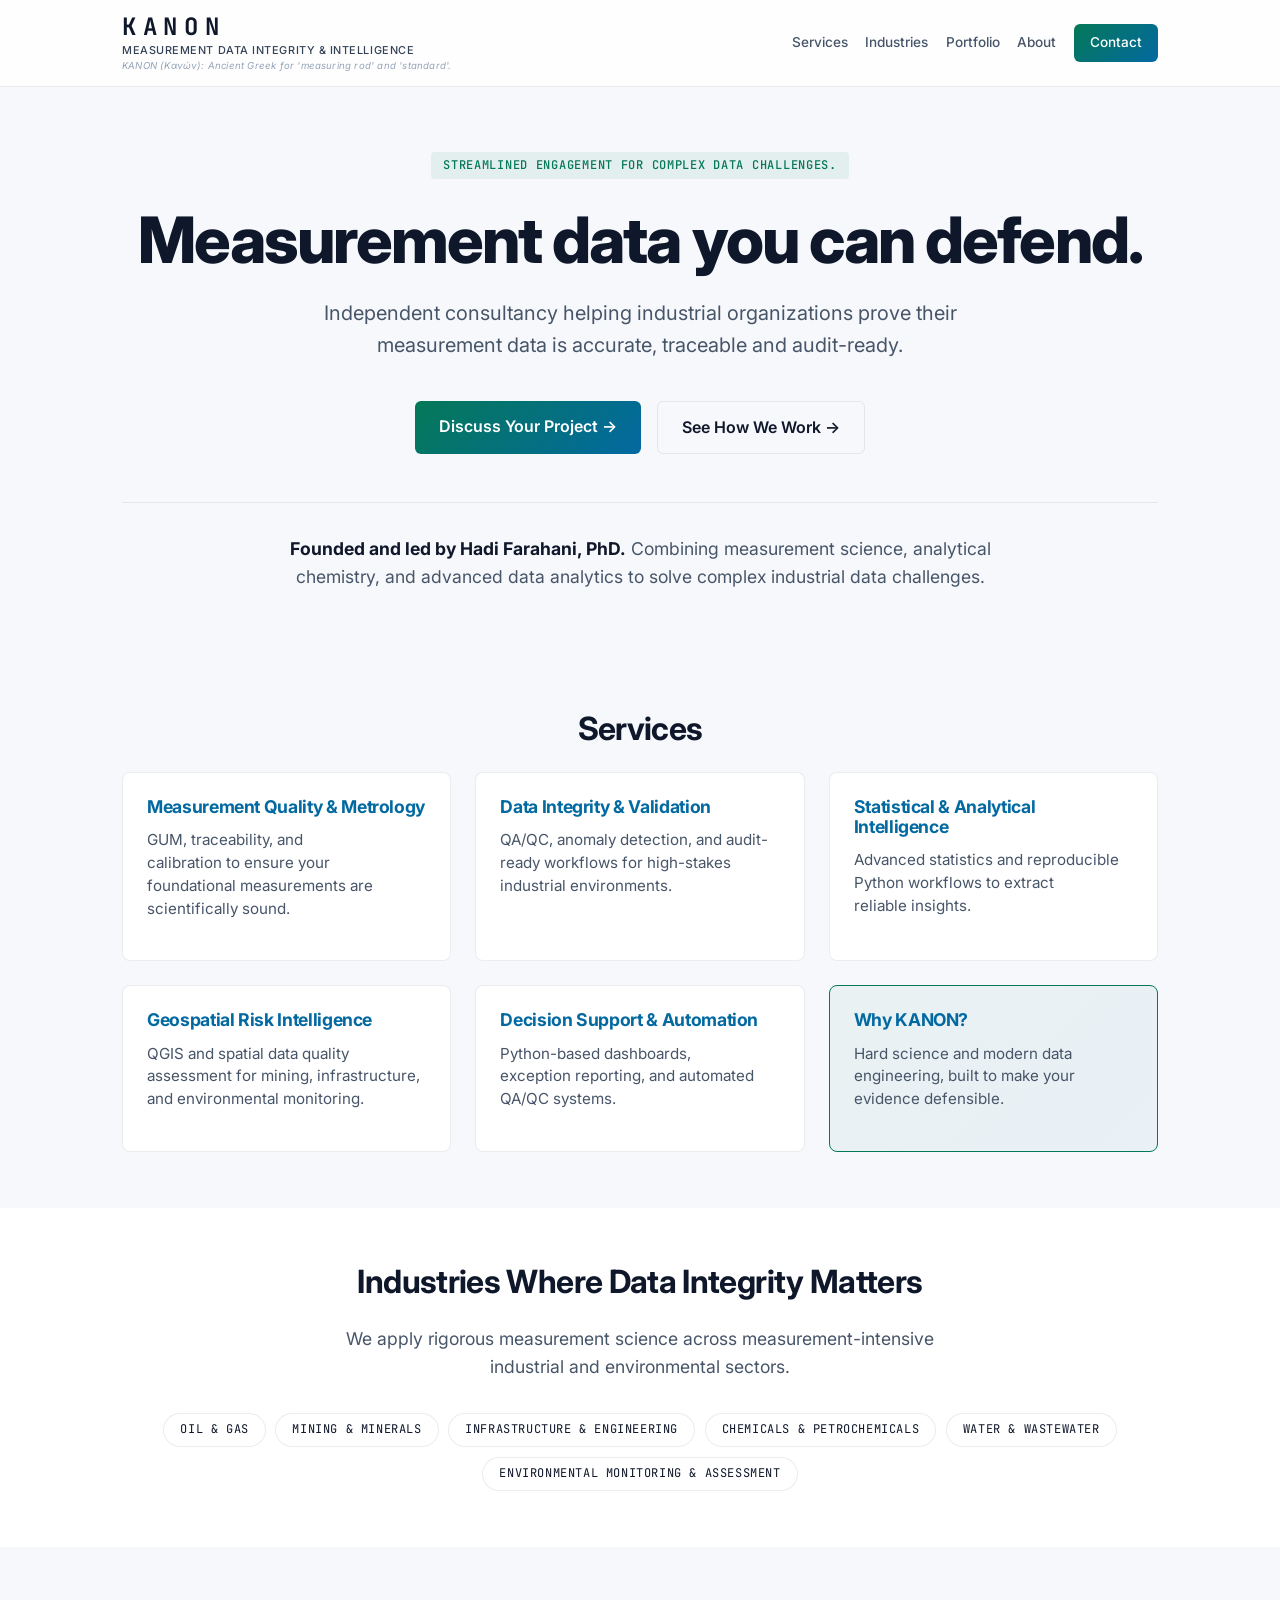
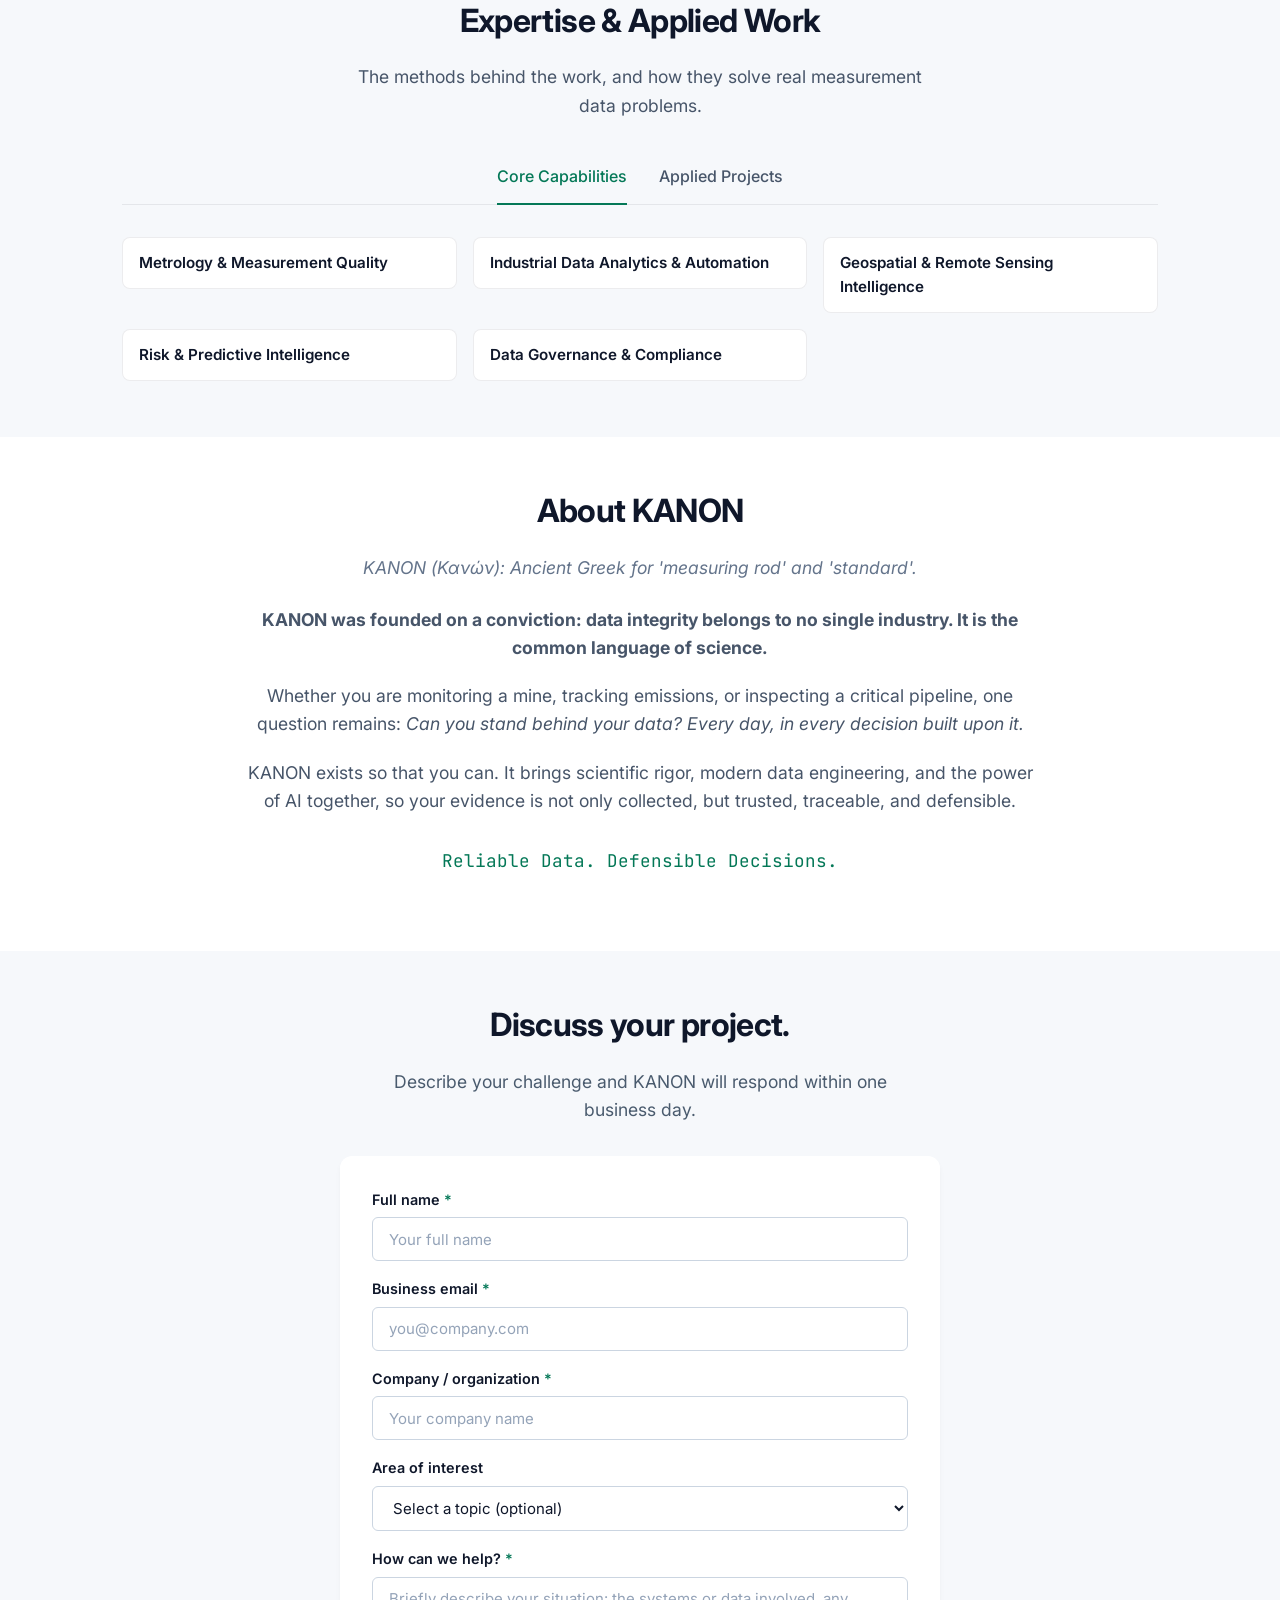
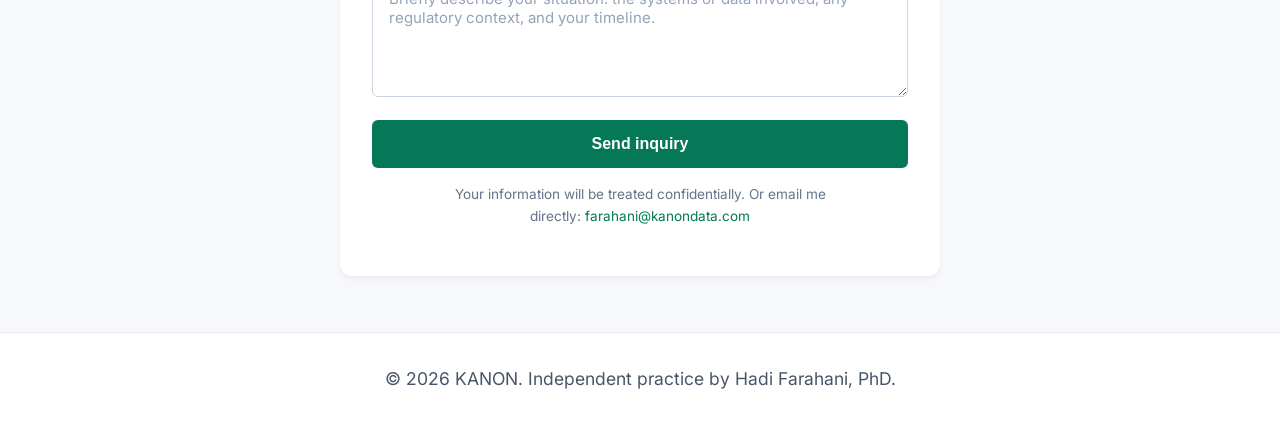
==== commit 1c320617: "Update index.html" ====
--- a/index.html
+++ b/index.html
@@ -13,7 +13,7 @@
     <link rel="preconnect" href="https://fonts.googleapis.com">
     <link rel="preconnect" href="https://fonts.gstatic.com" crossorigin>
     <link href="https://fonts.googleapis.com/css2?family=Inter:wght@400;500;600;700;800&family=JetBrains+Mono:wght@400;500;700&display=swap" rel="stylesheet">
-    <link rel="stylesheet" href="style.css?v=8">
+    <link rel="stylesheet" href="style.css?v=9">
     <script src="https://challenges.cloudflare.com/turnstile/v0/api.js" async defer></script>
     <script type="application/ld+json">
     {
@@ -42,6 +42,9 @@
 </head>
 <body>
     <header class="site-header">
+        <div class="progress-container">
+            <div class="progress-bar" id="scroll-progress"></div>
+        </div>
         <div class="container nav">
             <a href="#" class="brand">
                 <span class="brand-name">KANON</span>
@@ -75,7 +78,7 @@
         
         <section id="services" class="section">
             <div class="container">
-                <h2 class="reveal">Services</h2>
+                <h2 class="reveal section-title">Services</h2>
                 <div class="grid-3">
                     <div class="card reveal"><h3>Measurement Quality & Metrology</h3><p>GUM, traceability, and calibration to ensure your foundational measurements are scientifically sound.</p></div>
                     <div class="card reveal"><h3>Data Integrity & Validation</h3><p>QA/QC, anomaly detection, and audit-ready workflows for high-stakes industrial environments.</p></div>
@@ -89,7 +92,7 @@
         
         <section id="industries" class="section bg-light">
             <div class="container">
-                <h2 class="reveal">Industries Where Data Integrity Matters</h2>
+                <h2 class="reveal section-title">Industries Where Data Integrity Matters</h2>
                 <p class="section-desc reveal">We apply rigorous measurement science across measurement-intensive industrial and environmental sectors.</p>
                 <div class="industries-grid">
                     <div class="industry-item reveal">Oil & Gas</div>
@@ -104,11 +107,11 @@
         
         <section id="portfolio" class="section">
             <div class="container">
-                <h2 class="reveal">Expertise & Applied Work</h2>
+                <h2 class="reveal section-title">Expertise & Applied Work</h2>
                 <p class="section-desc reveal">The methods behind the work, and how they solve real measurement data problems.</p>
 
                 <!-- TABS -->
-                <div class="tabs">
+                <div class="tabs reveal">
                     <input type="radio" name="portfolio-tab" id="tab-cap" checked>
                     <input type="radio" name="portfolio-tab" id="tab-proj">
                     
@@ -120,75 +123,56 @@
                     <!-- PANEL 1: CORE CAPABILITIES -->
                     <div class="panel panel-cap">
                         <div class="item-grid">
-                            <div class="item">
-                                <div class="item-title">Metrology & Measurement Quality</div>
-                            </div>
-                            <div class="item">
-                                <div class="item-title">Industrial Data Analytics & Automation</div>
-                            </div>
-                            <div class="item">
-                                <div class="item-title">Geospatial & Remote Sensing Intelligence</div>
-                            </div>
-                            <div class="item">
-                                <div class="item-title">Risk & Predictive Intelligence</div>
-                            </div>
-                            <div class="item">
-                                <div class="item-title">Data Governance & Compliance</div>
-                            </div>
+                            <div class="item"><div class="item-title">Metrology & Measurement Quality</div></div>
+                            <div class="item"><div class="item-title">Industrial Data Analytics & Automation</div></div>
+                            <div class="item"><div class="item-title">Geospatial & Remote Sensing Intelligence</div></div>
+                            <div class="item"><div class="item-title">Risk & Predictive Intelligence</div></div>
+                            <div class="item"><div class="item-title">Data Governance & Compliance</div></div>
                         </div>
                     </div>
 
                     <!-- PANEL 2: APPLIED PROJECTS -->
                     <div class="panel panel-proj">
                         <div class="item-grid">
-                            <details class="item reveal">
+                            <details class="item">
                                 <summary><span class="item-title">01 / Produced Water Analytics</span><span class="item-meta">Live</span></summary>
                                 <p>Detect treatment failures before discharge limits are breached.</p>
                                 <a href="projects/01-produced-water/index.html" class="link" style="display:inline-block; margin-top: 10px;">View Project →</a>
                             </details>
-                            
-                            <details class="item reveal">
+                            <details class="item">
                                 <summary><span class="item-title">02 / Gas Flaring Performance</span><span class="item-meta">Live</span></summary>
                                 <p>Quantify flare efficiency and identify hidden combustion losses.</p>
                                 <a href="projects/02-gas-flaring/index.html" class="link" style="display:inline-block; margin-top: 10px;">View Project →</a>
                             </details>
-
-                            <details class="item reveal">
+                            <details class="item">
                                 <summary><span class="item-title">03 / Methane Emissions Monitoring</span><span class="item-meta">Upcoming</span></summary>
                                 <p>Turn noisy sensor data into defensible emission estimates.</p>
                             </details>
-
-                            <details class="item reveal">
+                            <details class="item">
                                 <summary><span class="item-title">04 / Drilling Waste Characterization</span><span class="item-meta">Upcoming</span></summary>
                                 <p>Classify waste streams consistently to support disposal and compliance decisions.</p>
                             </details>
-
-                            <details class="item reveal">
+                            <details class="item">
                                 <summary><span class="item-title">05 / Oil Spill Risk Mapping</span><span class="item-meta">Upcoming</span></summary>
                                 <p>Rank spill-exposed areas using spatial data you can trust.</p>
                             </details>
-
-                            <details class="item reveal">
+                            <details class="item">
                                 <summary><span class="item-title">06 / Groundwater Quality Analysis</span><span class="item-meta">Upcoming</span></summary>
                                 <p>Separate real trends from artefacts caused by changing detection limits.</p>
                             </details>
-
-                            <details class="item reveal">
+                            <details class="item">
                                 <summary><span class="item-title">07 / Industrial Air Quality Intelligence</span><span class="item-meta">Upcoming</span></summary>
                                 <p>Separate real pollution events from sensor drift and noise.</p>
                             </details>
-
-                            <details class="item reveal">
+                            <details class="item">
                                 <summary><span class="item-title">08 / Climate Hazard Exposure Analysis</span><span class="item-meta">Upcoming</span></summary>
                                 <p>Show which assets face which hazards, with uncertainty stated.</p>
                             </details>
-
-                            <details class="item reveal">
+                            <details class="item">
                                 <summary><span class="item-title">09 / Oily Sludge & Soil Contamination</span><span class="item-meta">Upcoming</span></summary>
                                 <p>Validate contamination data before remediation decisions are made.</p>
                             </details>
-
-                            <details class="item reveal">
+                            <details class="item">
                                 <summary><span class="item-title">10 / Microplastics & Emerging Pollutants</span><span class="item-meta">Upcoming</span></summary>
                                 <p>Make low-level, method-dependent results comparable and reportable.</p>
                             </details>
@@ -200,7 +184,7 @@
 
         <section id="about" class="section bg-light">
             <div class="container">
-                <h2 class="reveal">About KANON</h2>
+                <h2 class="reveal section-title">About KANON</h2>
                 <div class="about-content reveal">
                     <p style="font-style: italic; color: #64748b; margin-bottom: 1.5rem;">KANON (Κανών): Ancient Greek for 'measuring rod' and 'standard'.</p>
                     <p><strong>KANON was founded on a conviction: data integrity belongs to no single industry. It is the common language of science.</strong></p>
@@ -213,7 +197,7 @@
         
         <section id="contact" class="section contact-section">
             <div class="container">
-                <h2 class="reveal">Discuss your project.</h2>
+                <h2 class="reveal section-title">Discuss your project.</h2>
                 <p class="section-desc reveal" style="color: #4a5b6e;">Describe your challenge and KANON will respond within one business day.</p>
                 <form class="kanon-form reveal" id="kanon-form" action="https://formspree.io/f/mwllakal" method="POST" novalidate>
                   <div class="field">
@@ -244,7 +228,7 @@
                     <textarea id="f-message" name="message" required placeholder="Briefly describe your situation: the systems or data involved, any regulatory context, and your timeline."></textarea>
                   </div>
                   <input class="hp" type="text" name="_gotcha" tabindex="-1" autocomplete="off" aria-hidden="true">
-                  <button type="submit" id="kanon-submit">Send inquiry</button>
+                  <button type="submit" id="kanon-submit" class="btn-primary">Send inquiry</button>
                   <div id="kanon-status" class="kanon-status" role="status" aria-live="polite" tabindex="-1"></div>
                   <p class="note">
                     Your information will be treated confidentially. Or email me directly:
@@ -305,6 +289,17 @@
           }, { threshold: 0.1 });
           
           revealElements.forEach(el => revealObserver.observe(el));
+
+          // Scroll Progress Bar Logic
+          const progressBar = document.getElementById('scroll-progress');
+          if (progressBar) {
+              window.addEventListener('scroll', () => {
+                  const winScroll = document.body.scrollTop || document.documentElement.scrollTop;
+                  const height = document.documentElement.scrollHeight - document.documentElement.clientHeight;
+                  const scrolled = (winScroll / height) * 100;
+                  progressBar.style.width = scrolled + "%";
+              });
+          }
         })();
     </script>
 </body>
--- a/style.css
+++ b/style.css
@@ -14,7 +14,7 @@
 body { font-family: var(--font-sans); background-color: var(--bg-color); color: var(--text-main); line-height: 1.6; -webkit-font-smoothing: antialiased; text-rendering: optimizeLegibility; }
 h1, h2, h3 { color: var(--text-main); line-height: 1.15; letter-spacing: -0.02em; }
 h1 { font-size: clamp(2.5rem, 5vw, 4rem); font-weight: 800; letter-spacing: -0.03em; margin-bottom: 1.25rem; text-wrap: balance; }
-h2 { font-size: 2rem; font-weight: 700; margin-bottom: 2rem; text-align: center; }
+h2 { font-size: 2rem; font-weight: 700; margin-bottom: 1.5rem; text-align: center; }
 p { color: var(--text-muted); font-size: 1.1rem; margin-bottom: 1rem; max-width: 70ch; margin-left: auto; margin-right: auto; text-wrap: pretty; }
 a { text-decoration: none; color: inherit; }
 .container { max-width: 1100px; margin: 0 auto; padding: 0 2rem; }
@@ -98,7 +98,7 @@
 
 /* Hero */
 .hero {
-    padding: 4.5rem 0 4rem;
+    padding: 4rem 0 3rem;
     background-image: url('assets/bg-grid.jpg');
     background-size: cover;
     background-position: center;
@@ -131,7 +131,7 @@
     margin-bottom: 3rem;
 }
 .credibility-strip {
-    margin-top: 3rem;
+    margin-top: 2rem;
     padding-top: 2rem;
     border-top: 1px solid var(--border);
     font-size: 0.9rem;
@@ -167,27 +167,27 @@
     color: var(--primary);
 }
 
-/* Sections */
-.section { padding: 5.5rem 0; }
+/* Sections (Compact Spacing) */
+.section { padding: 3.5rem 0; }
 .bg-light { background-color: var(--surface); }
 .section-desc {
     text-align: center;
-    margin-bottom: 3rem;
+    margin-bottom: 2rem;
     max-width: 600px;
     margin-left: auto;
     margin-right: auto;
 }
 
-/* Grid & Cards (Hairline Borders) */
+/* Services Grid (Tight) */
 .grid-3 {
     display: grid;
     grid-template-columns: repeat(auto-fit, minmax(300px, 1fr));
-    gap: 2rem;
+    gap: 1.5rem;
 }
 .card {
     background: var(--surface);
     border: 1px solid var(--border);
-    padding: 2rem;
+    padding: 1.5rem;
     border-radius: 8px;
     transition: border-color 0.2s, box-shadow 0.2s;
 }
@@ -196,47 +196,149 @@
     box-shadow: 0 10px 30px rgba(0,0,0,0.05);
 }
 .card h3 {
-    font-size: 1.2rem;
-    margin-bottom: 1rem;
+    font-size: 1.1rem;
+    margin-bottom: 0.75rem;
     color: var(--secondary);
+}
+.card p {
+    font-size: 0.95rem;
+    line-height: 1.5;
 }
 .highlight-card {
     background: linear-gradient(135deg, rgba(4, 120, 87, 0.05), rgba(3, 105, 161, 0.05));
     border-color: var(--primary);
 }
 
-/* Industries */
+/* Industries (Chips) */
 .industries-grid {
     display: flex;
     flex-wrap: wrap;
-    gap: 1rem;
+    gap: 0.6rem;
     justify-content: center;
+    padding: 0 2rem;
 }
 .industry-item {
-    background: var(--bg-color);
-    padding: 0.8rem 1.5rem;
+    background: var(--surface);
+    padding: 0.4rem 1rem;
     border-radius: 50px;
-    font-weight: 600;
+    font-family: var(--font-mono);
+    font-size: 0.75rem;
+    letter-spacing: 0.05em;
+    text-transform: uppercase;
     color: var(--text-main);
     border: 1px solid var(--border);
 }
 
-/* Portfolio */
-.portfolio-grid {
+/* TABS (CSS Only) */
+.tabs {
+    position: relative;
+}
+.tabs > input[type="radio"] {
+    position: absolute;
+    opacity: 0;
+    pointer-events: none;
+}
+.tab-bar {
+    display: flex;
+    justify-content: center;
+    gap: 2rem;
+    border-bottom: 1px solid var(--border);
+    margin-bottom: 2rem;
+}
+.tab-bar label {
+    padding: 0.8rem 0;
+    cursor: pointer;
+    font-size: 1rem;
+    font-weight: 500;
+    color: var(--text-muted);
+    border-bottom: 2px solid transparent;
+    margin-bottom: -1px;
+    transition: color 0.2s, border-color 0.2s;
+}
+.tab-bar label:hover {
+    color: var(--text-main);
+}
+.panel {
+    display: none;
+    animation: fadeIn 0.4s ease forwards;
+}
+@keyframes fadeIn {
+    from { opacity: 0; transform: translateY(5px); }
+    to { opacity: 1; transform: translateY(0); }
+}
+#tab-cap:checked ~ .panel-cap,
+#tab-proj:checked ~ .panel-proj {
+    display: block;
+}
+#tab-cap:checked ~ .tab-bar label[for="tab-cap"],
+#tab-proj:checked ~ .tab-bar label[for="tab-proj"] {
+    color: var(--primary);
+    border-bottom-color: var(--primary);
+}
+
+/* Item Grid inside Tabs */
+.item-grid {
     display: grid;
-    grid-template-columns: 1fr 1fr;
-    gap: 4rem;
-}
-.method-list { list-style: none; }
-.method-list li {
-    padding: 0.8rem 0;
-    border-bottom: 1px solid var(--border);
-    color: var(--text-muted);
-}
-.method-list strong {
+    grid-template-columns: repeat(auto-fill, minmax(280px, 1fr));
+    gap: 1rem;
+    align-items: start;
+}
+
+/* Details / Accordions inside Portfolio */
+.item {
+    background: var(--surface);
+    border: 1px solid var(--border);
+    border-radius: 8px;
+    padding: 0.8rem 1rem;
+    transition: border-color 0.2s, box-shadow 0.2s;
+    cursor: pointer;
+}
+.item:hover, .item[open] {
+    border-color: rgba(4, 120, 87, 0.45);
+    box-shadow: 0 4px 12px rgba(0,0,0,0.03);
+}
+.item summary {
+    list-style: none;
+    display: flex;
+    justify-content: space-between;
+    align-items: baseline;
+    gap: 1rem;
+}
+.item summary::-webkit-details-marker {
+    display: none;
+}
+.item summary::after {
+    content: "+";
+    font-family: var(--font-mono);
+    color: var(--primary);
+    font-weight: 700;
+}
+.item[open] summary::after {
+    content: "−";
+}
+.item-title {
+    font-weight: 600;
+    font-size: 0.95rem;
     color: var(--text-main);
-    font-family: var(--font-mono);
-    margin-right: 0.5rem;
+}
+.item-meta {
+    font-family: var(--font-mono);
+    font-size: 0.65rem;
+    color: var(--text-muted);
+    text-transform: uppercase;
+    letter-spacing: 0.08em;
+}
+.item p {
+    margin-top: 0.8rem;
+    font-size: 0.9rem;
+    color: var(--text-muted);
+    margin-bottom: 0;
+}
+.link {
+    font-size: 0.85rem;
+    font-weight: 600;
+    color: var(--primary);
+    text-decoration: underline;
 }
 
 /* About */
@@ -246,8 +348,8 @@
     text-align: center;
 }
 .about-content p {
-    font-size: 1.15rem;
-    margin-bottom: 1.5rem;
+    font-size: 1.1rem;
+    margin-bottom: 1.25rem;
     max-width: none;
 }
 .tagline {
@@ -264,37 +366,37 @@
 }
 .contact-section h2 { color: var(--text-main) !important; }
 .kanon-form {
-    max-width: 640px;
+    max-width: 600px;
     margin: 2rem auto 0;
     text-align: left;
     background: #ffffff;
-    padding: 2.5rem;
+    padding: 2rem;
     border-radius: 12px;
     box-shadow: 0 4px 6px -1px rgba(0, 0, 0, 0.05);
 }
-.kanon-form .field { margin-bottom: 1.25rem; }
+.kanon-form .field { margin-bottom: 1rem; }
 .kanon-form label {
     display: block;
     margin-bottom: .4rem;
     font-weight: 600;
-    font-size: .95rem;
+    font-size: .9rem;
     color: #0f172a;
 }
 .kanon-form .req { color: #047857; }
 .kanon-form input, .kanon-form select, .kanon-form textarea {
     width: 100%;
     box-sizing: border-box;
-    padding: .8rem 1rem;
-    min-height: 48px;
+    padding: .7rem 1rem;
+    min-height: 44px;
     font-family: 'Inter', sans-serif;
-    font-size: 16px;
+    font-size: 15px;
     color: #0f172a;
     background: #ffffff;
     border: 1px solid #cbd5e1;
     border-radius: 6px;
     transition: border-color 0.15s ease, box-shadow 0.15s ease;
 }
-.kanon-form textarea { min-height: 150px; resize: vertical; }
+.kanon-form textarea { min-height: 120px; resize: vertical; }
 .kanon-form ::placeholder { color: #94a3b8; opacity: 1; }
 .kanon-form input:focus, .kanon-form select:focus, .kanon-form textarea:focus {
     outline: none;
@@ -304,10 +406,10 @@
 .kanon-form .hp { position: absolute; left: -9999px; }
 .kanon-form button {
     width: 100%;
-    min-height: 52px;
+    min-height: 48px;
     cursor: pointer;
     font-weight: 600;
-    font-size: 1.05rem;
+    font-size: 1rem;
     color: #fff;
     background: #047857;
     border: 0;
@@ -318,7 +420,7 @@
 .kanon-form button:disabled { opacity: .6; cursor: wait; }
 .kanon-form .note {
     margin-top: 1rem;
-    font-size: .9rem;
+    font-size: .85rem;
     color: #64748b;
     text-align: center;
 }
@@ -351,10 +453,23 @@
     font-size: 0.9rem;
     color: var(--text-muted);
 }
-.footer-tagline {
-    font-family: var(--font-mono);
-    margin-top: 0.5rem;
-    color: var(--secondary);
+
+/* Scroll Reveal Animation */
+.reveal {
+    opacity: 0;
+    transform: translateY(15px);
+    transition: opacity 0.6s ease-out, transform 0.6s ease-out;
+}
+.reveal.is-visible {
+    opacity: 1;
+    transform: translateY(0);
+}
+@media (prefers-reduced-motion: reduce) {
+    .reveal {
+        opacity: 1;
+        transform: none;
+        transition: none;
+    }
 }
 
 /* Responsive */
@@ -365,7 +480,7 @@
 @media (max-width: 768px) {
     .nav { flex-direction: column; align-items: flex-start; gap: 1rem; }
     .nav nav { flex-wrap: wrap; justify-content: flex-start; gap: 1rem; margin-top: 0; }
-    .hero { padding: 4rem 0; }
+    .hero { padding: 3rem 0; }
     .hero-cta { flex-direction: column; }
     .portfolio-grid { grid-template-columns: 1fr; gap: 2rem; }
     .grid-3 { grid-template-columns: 1fr; }
@@ -373,4 +488,6 @@
     .brand-name { font-size: 1.3rem; letter-spacing: 0.15em; }
     .brand-desc { font-size: 0.6rem; letter-spacing: 0.02em; }
     .brand-greek { font-size: 0.55rem; }
-}
+    .tab-bar { flex-direction: column; gap: 0; align-items: center; }
+    .tab-bar label { width: 100%; text-align: center; padding: 1rem 0; }
+}
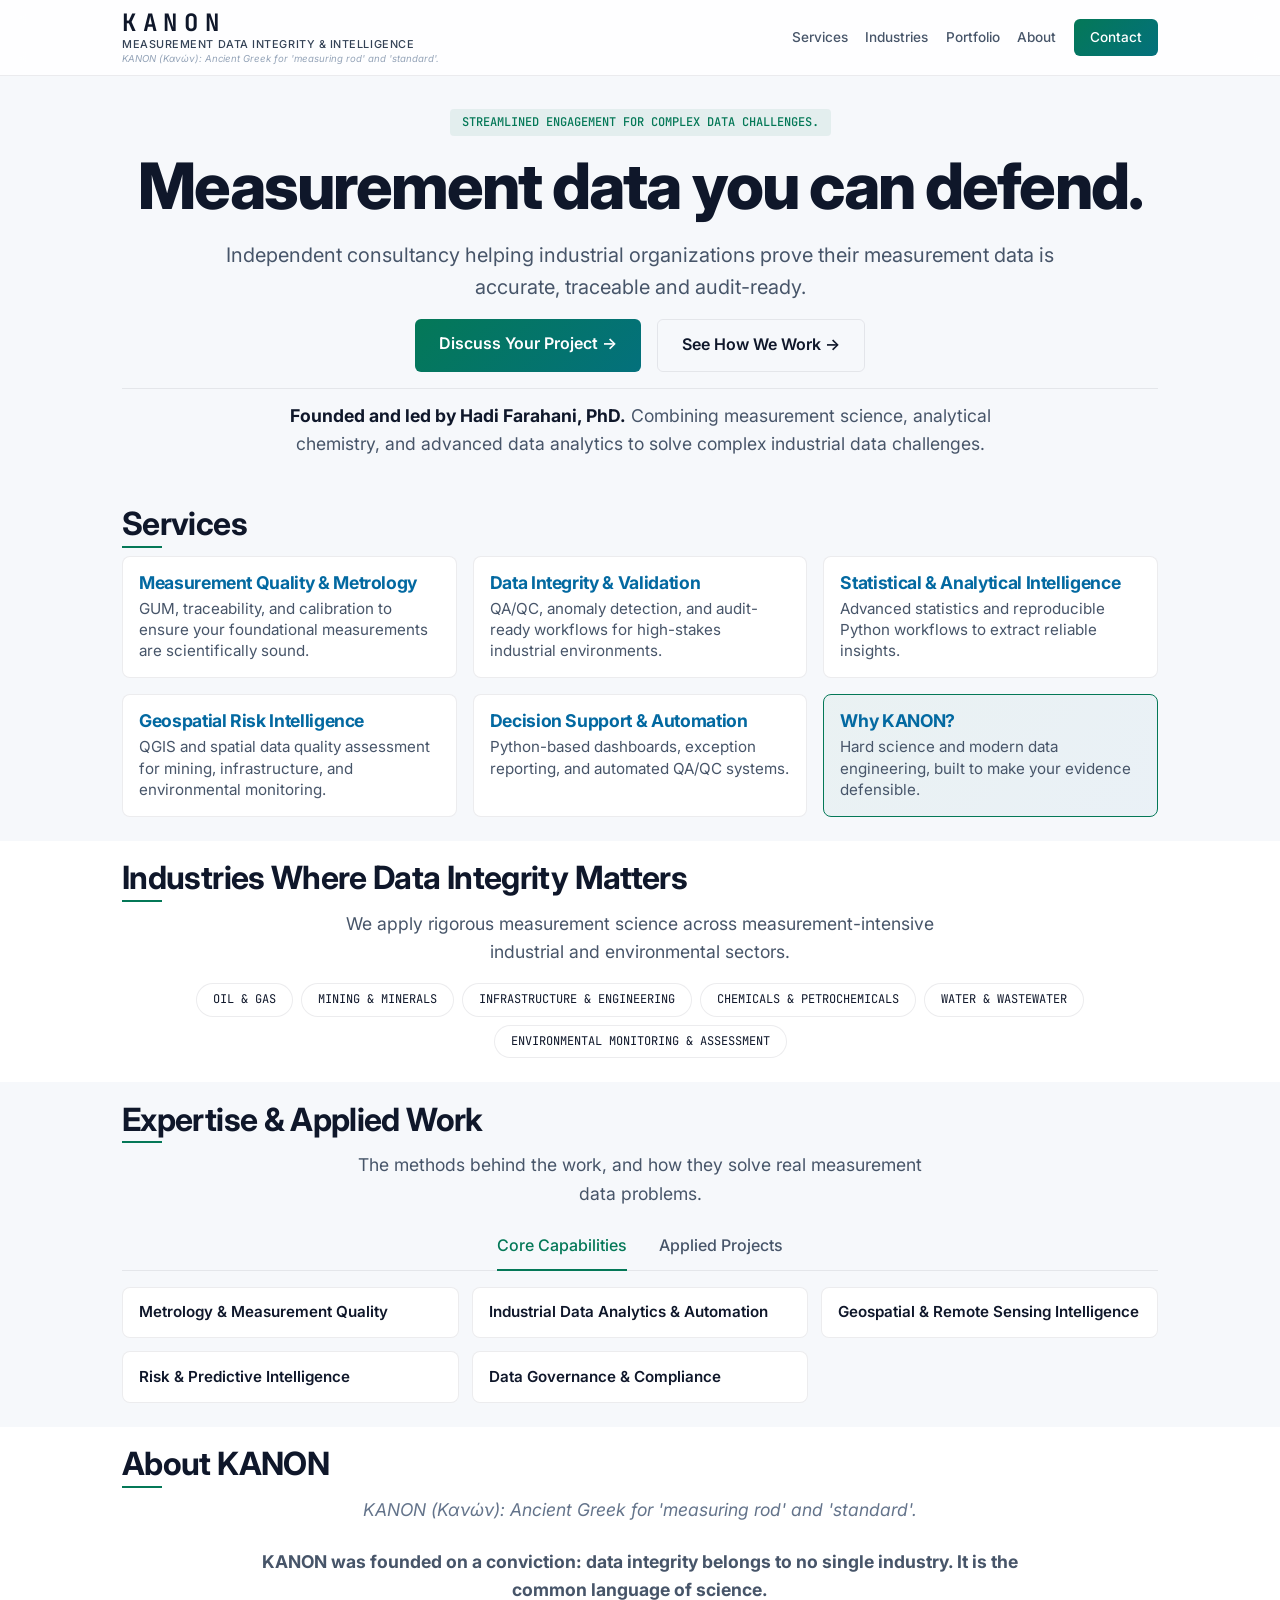
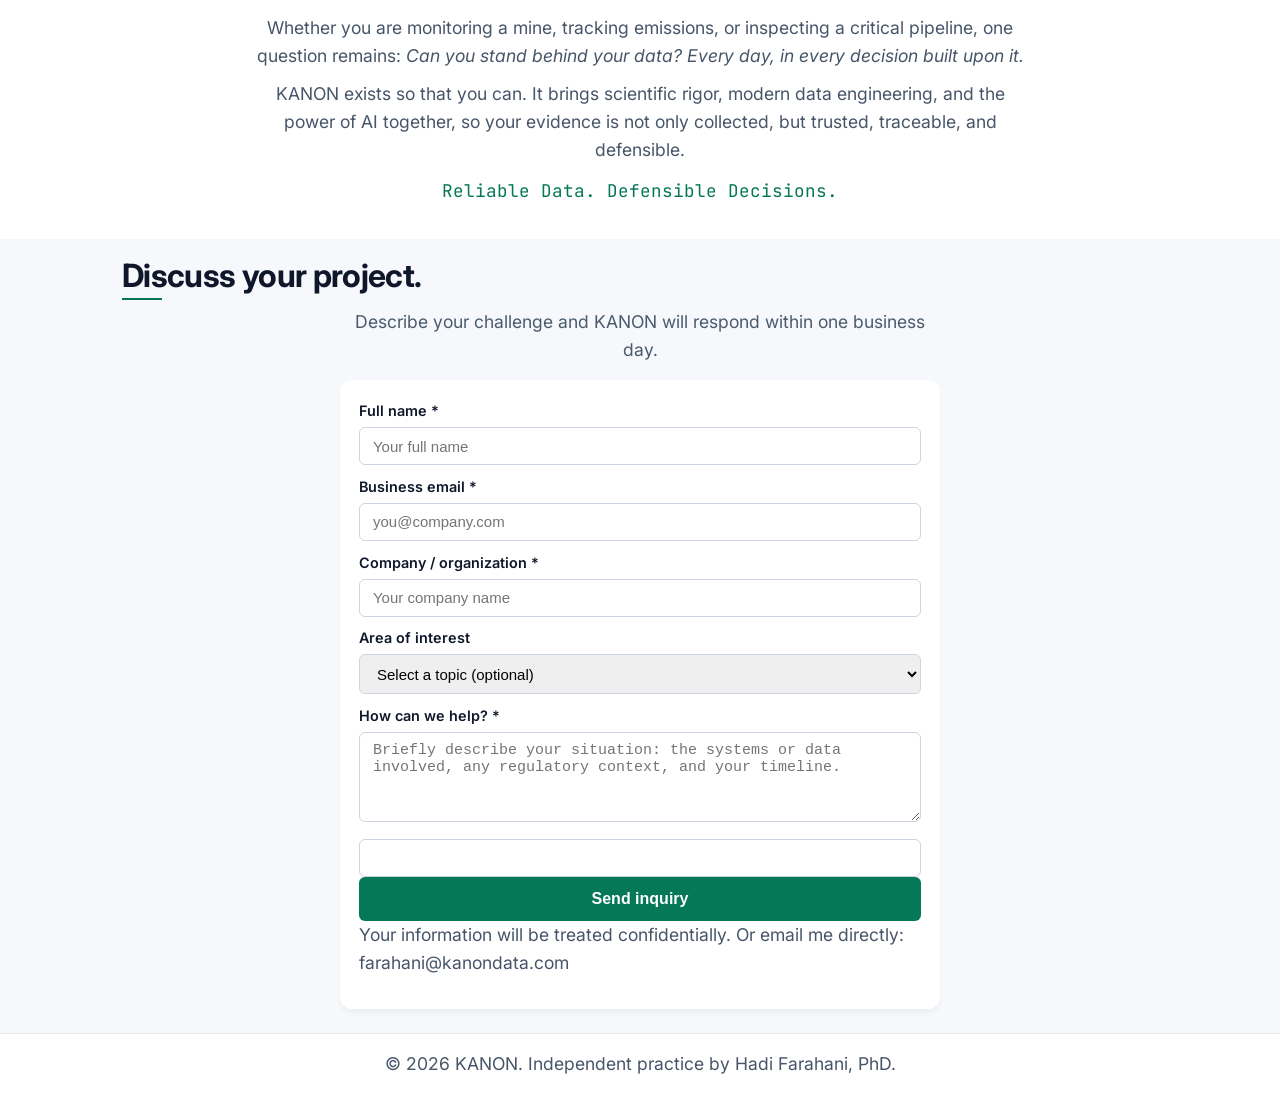
==== commit ffe714c0: "Update index.html" ====
--- a/index.html
+++ b/index.html
@@ -145,8 +145,9 @@
                                 <a href="projects/02-gas-flaring/index.html" class="link" style="display:inline-block; margin-top: 10px;">View Project →</a>
                             </details>
                             <details class="item">
-                                <summary><span class="item-title">03 / Methane Emissions Monitoring</span><span class="item-meta">Upcoming</span></summary>
+                                <summary><span class="item-title">03 / Methane Emissions Monitoring</span><span class="item-meta">Live</span></summary>
                                 <p>Turn noisy sensor data into defensible emission estimates.</p>
+                                <a href="projects/03_Methane_Emissions/KANON_03_Methane_Emissions_2026-11-17.html" class="link" style="display:inline-block; margin-top: 10px;">View Project →</a>
                             </details>
                             <details class="item">
                                 <summary><span class="item-title">04 / Drilling Waste Characterization</span><span class="item-meta">Upcoming</span></summary>
--- a/style.css
+++ b/style.css
@@ -11,15 +11,32 @@
 }
 
 * { margin: 0; padding: 0; box-sizing: border-box; }
-body { font-family: var(--font-sans); background-color: var(--bg-color); color: var(--text-main); line-height: 1.6; -webkit-font-smoothing: antialiased; text-rendering: optimizeLegibility; }
+
+body { 
+    font-family: var(--font-sans); 
+    background-color: var(--bg-color); 
+    color: var(--text-main); 
+    line-height: 1.6; 
+    -webkit-font-smoothing: antialiased; 
+}
+
 h1, h2, h3 { color: var(--text-main); line-height: 1.15; letter-spacing: -0.02em; }
-h1 { font-size: clamp(2.5rem, 5vw, 4rem); font-weight: 800; letter-spacing: -0.03em; margin-bottom: 1.25rem; text-wrap: balance; }
-h2 { font-size: 2rem; font-weight: 700; margin-bottom: 1.5rem; text-align: center; }
-p { color: var(--text-muted); font-size: 1.1rem; margin-bottom: 1rem; max-width: 70ch; margin-left: auto; margin-right: auto; text-wrap: pretty; }
+h1 { font-size: clamp(2.5rem, 5vw, 4rem); font-weight: 800; letter-spacing: -0.03em; margin-bottom: 1rem; text-wrap: balance; }
+h2 { font-size: 2rem; font-weight: 700; margin-bottom: 0.5rem; text-align: center; }
+
+p { 
+    color: var(--text-muted); 
+    font-size: 1.1rem; 
+    margin-bottom: 0.8rem; 
+    max-width: 70ch; 
+    margin-left: auto; 
+    margin-right: auto; 
+}
+
 a { text-decoration: none; color: inherit; }
 .container { max-width: 1100px; margin: 0 auto; padding: 0 2rem; }
 
-/* Header (Glassmorphism) */
+/* --- HEADER (Glassmorphism) --- */
 .site-header {
     background: rgba(255, 255, 255, 0.85);
     -webkit-backdrop-filter: blur(12px);
@@ -28,118 +45,46 @@
     position: sticky;
     top: 0;
     z-index: 100;
-    height: auto;
     padding: 10px 0;
-    transition: background-color 0.3s ease;
-}
+}
+
+/* Scroll Progress Bar */
+.progress-container {
+    position: absolute;
+    bottom: -1px;
+    left: 0;
+    width: 100%;
+    height: 2px;
+}
+.progress-bar {
+    height: 100%;
+    width: 0%;
+    background: linear-gradient(90deg, var(--primary), var(--secondary));
+}
+
 .nav {
     display: flex;
     justify-content: space-between;
     align-items: center;
     flex-wrap: nowrap;
     gap: 0.75rem 2rem;
-    height: auto;
-    padding-top: 0.25rem;
-    padding-bottom: 0.25rem;
-}
+}
+
 .brand {
-    text-decoration: none;
     display: flex;
     flex-direction: column;
     gap: 2px;
-    flex: 0 0 auto;
-}
-.brand-name {
-    font-family: var(--font-mono);
-    font-size: 1.5rem;
-    font-weight: 700;
-    letter-spacing: 0.28em;
-    line-height: 1.1;
-    color: var(--text-main);
-}
-.brand-desc {
-    font-family: var(--font-sans);
-    font-size: 0.68rem;
-    font-weight: 500;
-    letter-spacing: 0.05em;
-    line-height: 1.2;
-    color: #334155;
-    margin-top: 2px;
-    white-space: nowrap;
-}
-.brand-greek {
-    font-family: var(--font-sans);
-    font-size: 0.6rem;
-    font-style: italic;
-    color: #94A3B8;
-    line-height: 1.2;
-    margin-top: 1px;
-    font-weight: 400;
-    white-space: nowrap;
-    letter-spacing: 0.02em;
-}
-.nav nav {
-    display: flex;
-    gap: 1.1rem;
-    align-items: center;
-    margin-top: 0;
-    flex-shrink: 0;
-    white-space: nowrap;
-    margin-left: auto;
-}
-.nav nav a {
-    font-weight: 500;
-    font-size: 0.85rem;
-    color: var(--text-muted);
-    transition: color 0.2s;
-}
+}
+.brand-name { font-family: var(--font-mono); font-size: 1.5rem; font-weight: 700; letter-spacing: 0.28em; line-height: 1.1; }
+.brand-desc { font-family: var(--font-sans); font-size: 0.68rem; font-weight: 500; letter-spacing: 0.05em; line-height: 1.2; color: #334155; white-space: nowrap; }
+.brand-greek { font-family: var(--font-sans); font-size: 0.6rem; font-style: italic; color: #94A3B8; line-height: 1.2; white-space: nowrap; }
+
+.nav nav { display: flex; gap: 1.1rem; align-items: center; white-space: nowrap; }
+.nav nav a { font-weight: 500; font-size: 0.85rem; color: var(--text-muted); transition: color 0.2s; }
 .nav nav a:hover { color: var(--primary); }
 .nav nav .btn-primary { padding: 0.5rem 1rem; font-size: 0.85rem; }
 
-/* Hero */
-.hero {
-    padding: 4rem 0 3rem;
-    background-image: url('assets/bg-grid.jpg');
-    background-size: cover;
-    background-position: center;
-    text-align: center;
-}
-.hero-kicker {
-    display: inline-block;
-    font-family: var(--font-mono);
-    font-size: 0.75rem;
-    font-weight: 500;
-    letter-spacing: 0.06em;
-    text-transform: uppercase;
-    color: var(--primary);
-    margin-bottom: 1.5rem;
-    background: rgba(4, 120, 87, 0.08);
-    padding: 4px 12px;
-    border-radius: 4px;
-}
-.hero-sub {
-    font-size: 1.25rem;
-    margin-bottom: 2.5rem;
-    max-width: 700px;
-    margin-left: auto;
-    margin-right: auto;
-}
-.hero-cta {
-    display: flex;
-    gap: 1rem;
-    justify-content: center;
-    margin-bottom: 3rem;
-}
-.credibility-strip {
-    margin-top: 2rem;
-    padding-top: 2rem;
-    border-top: 1px solid var(--border);
-    font-size: 0.9rem;
-    color: var(--text-muted);
-}
-.credibility-strip strong { color: var(--text-main); }
-
-/* Buttons */
+/* --- BUTTONS (Interactive Gradient) --- */
 .btn-primary, .btn-outline {
     display: inline-block;
     padding: 0.8rem 1.5rem;
@@ -150,344 +95,161 @@
     cursor: pointer;
 }
 .btn-primary {
-    background: linear-gradient(135deg, var(--primary), var(--secondary));
+    background: linear-gradient(135deg, var(--primary) 0%, var(--secondary) 100%);
+    background-size: 200% 200%;
     color: #ffffff;
     border: none;
 }
 .btn-primary:hover {
+    background-position: 100% 50%;
     transform: translateY(-2px);
     box-shadow: 0 10px 20px rgba(3, 105, 161, 0.2);
 }
-.btn-outline {
-    border: 1px solid var(--border);
-    background: transparent;
-}
-.btn-outline:hover {
-    border-color: var(--primary);
+.btn-outline { border: 1px solid var(--border); background: transparent; }
+.btn-outline:hover { border-color: var(--primary); color: var(--primary); }
+
+/* --- HERO SECTION (Compact) --- */
+.hero {
+    padding: 2rem 0 1rem; 
+    background-image: url('assets/bg-grid.jpg');
+    background-size: cover;
+    background-position: center;
+    text-align: center;
+}
+.hero-kicker {
+    display: inline-block;
+    font-family: var(--font-mono);
+    font-size: 0.75rem;
+    font-weight: 500;
+    text-transform: uppercase;
     color: var(--primary);
-}
-
-/* Sections (Compact Spacing) */
-.section { padding: 3.5rem 0; }
+    margin-bottom: 0.8rem;
+    background: rgba(4, 120, 87, 0.08);
+    padding: 4px 12px;
+    border-radius: 4px;
+}
+.hero-sub { font-size: 1.25rem; margin-bottom: 1rem; }
+.hero-cta { display: flex; gap: 1rem; justify-content: center; margin-bottom: 1rem; }
+
+.credibility-strip {
+    margin-top: 0.5rem;
+    padding-top: 0.8rem;
+    border-top: 1px solid var(--border);
+    font-size: 0.9rem;
+}
+.credibility-strip strong { color: var(--text-main); }
+
+/* --- SECTIONS (Ultra Compact) --- */
+.section { 
+    padding-top: 1.2rem; 
+    padding-bottom: 1.5rem; 
+}
 .bg-light { background-color: var(--surface); }
 .section-desc {
     text-align: center;
-    margin-bottom: 2rem;
+    margin-bottom: 1rem;
     max-width: 600px;
     margin-left: auto;
     margin-right: auto;
 }
 
-/* Services Grid (Tight) */
-.grid-3 {
-    display: grid;
-    grid-template-columns: repeat(auto-fit, minmax(300px, 1fr));
-    gap: 1.5rem;
-}
-.card {
-    background: var(--surface);
-    border: 1px solid var(--border);
-    padding: 1.5rem;
-    border-radius: 8px;
-    transition: border-color 0.2s, box-shadow 0.2s;
-}
-.card:hover {
-    border-color: rgba(4, 120, 87, 0.45);
-    box-shadow: 0 10px 30px rgba(0,0,0,0.05);
-}
-.card h3 {
-    font-size: 1.1rem;
-    margin-bottom: 0.75rem;
-    color: var(--secondary);
-}
-.card p {
-    font-size: 0.95rem;
-    line-height: 1.5;
-}
-.highlight-card {
-    background: linear-gradient(135deg, rgba(4, 120, 87, 0.05), rgba(3, 105, 161, 0.05));
-    border-color: var(--primary);
-}
-
-/* Industries (Chips) */
-.industries-grid {
-    display: flex;
-    flex-wrap: wrap;
-    gap: 0.6rem;
-    justify-content: center;
-    padding: 0 2rem;
-}
+/* Animated Heading Lines */
+.section-title { 
+    position: relative; 
+    display: inline-block; 
+    padding-bottom: 5px; 
+    margin-bottom: 0.5rem; 
+}
+.section-title::after {
+    content: "";
+    position: absolute;
+    bottom: 0; left: 0;
+    width: 40px; height: 2px;
+    background: var(--primary);
+    transition: width 0.35s ease, background 0.35s ease;
+}
+.section-title:hover::after { width: 80px; background: var(--secondary); }
+
+/* --- SERVICES GRID --- */
+.grid-3 { display: grid; grid-template-columns: repeat(auto-fit, minmax(300px, 1fr)); gap: 1rem; }
+.card { 
+    background: var(--surface); 
+    border: 1px solid var(--border); 
+    padding: 1rem; 
+    border-radius: 8px; 
+    transition: border-color 0.2s, box-shadow 0.2s; 
+}
+.card:hover { border-color: rgba(4, 120, 87, 0.45); box-shadow: 0 10px 30px rgba(0,0,0,0.05); }
+.card h3 { font-size: 1.1rem; margin-bottom: 0.3rem; color: var(--secondary); }
+.card p { font-size: 0.95rem; line-height: 1.4; margin-bottom: 0; }
+.highlight-card { background: linear-gradient(135deg, rgba(4, 120, 87, 0.05), rgba(3, 105, 161, 0.05)); border-color: var(--primary); }
+
+/* --- INDUSTRIES --- */
+.industries-grid { display: flex; flex-wrap: wrap; gap: 0.5rem; justify-content: center; }
 .industry-item {
     background: var(--surface);
     padding: 0.4rem 1rem;
     border-radius: 50px;
     font-family: var(--font-mono);
     font-size: 0.75rem;
-    letter-spacing: 0.05em;
     text-transform: uppercase;
-    color: var(--text-main);
     border: 1px solid var(--border);
 }
 
-/* TABS (CSS Only) */
-.tabs {
-    position: relative;
-}
-.tabs > input[type="radio"] {
-    position: absolute;
-    opacity: 0;
-    pointer-events: none;
-}
-.tab-bar {
-    display: flex;
-    justify-content: center;
-    gap: 2rem;
-    border-bottom: 1px solid var(--border);
-    margin-bottom: 2rem;
-}
-.tab-bar label {
-    padding: 0.8rem 0;
-    cursor: pointer;
-    font-size: 1rem;
-    font-weight: 500;
-    color: var(--text-muted);
-    border-bottom: 2px solid transparent;
-    margin-bottom: -1px;
-    transition: color 0.2s, border-color 0.2s;
-}
-.tab-bar label:hover {
-    color: var(--text-main);
-}
-.panel {
-    display: none;
-    animation: fadeIn 0.4s ease forwards;
-}
-@keyframes fadeIn {
-    from { opacity: 0; transform: translateY(5px); }
-    to { opacity: 1; transform: translateY(0); }
-}
-#tab-cap:checked ~ .panel-cap,
-#tab-proj:checked ~ .panel-proj {
-    display: block;
-}
-#tab-cap:checked ~ .tab-bar label[for="tab-cap"],
-#tab-proj:checked ~ .tab-bar label[for="tab-proj"] {
-    color: var(--primary);
-    border-bottom-color: var(--primary);
-}
+/* --- PORTFOLIO TABS --- */
+.tab-bar { display: flex; justify-content: center; gap: 2rem; border-bottom: 1px solid var(--border); margin-bottom: 1rem; }
+.tab-bar label { padding: 0.6rem 0; cursor: pointer; font-size: 1rem; font-weight: 500; color: var(--text-muted); border-bottom: 2px solid transparent; margin-bottom: -1px; transition: color 0.2s, border-color 0.2s; }
+.tab-bar label:hover { color: var(--text-main); }
+.tabs > input[type="radio"] { position: absolute; opacity: 0; pointer-events: none; }
+.panel { display: none; animation: fadeIn 0.4s ease forwards; }
+#tab-cap:checked ~ .panel-cap, #tab-proj:checked ~ .panel-proj { display: block; }
+#tab-cap:checked ~ .tab-bar label[for="tab-cap"], #tab-proj:checked ~ .tab-bar label[for="tab-proj"] { color: var(--primary); border-bottom-color: var(--primary); }
 
 /* Item Grid inside Tabs */
-.item-grid {
-    display: grid;
-    grid-template-columns: repeat(auto-fill, minmax(280px, 1fr));
-    gap: 1rem;
-    align-items: start;
-}
-
-/* Details / Accordions inside Portfolio */
-.item {
-    background: var(--surface);
-    border: 1px solid var(--border);
-    border-radius: 8px;
-    padding: 0.8rem 1rem;
-    transition: border-color 0.2s, box-shadow 0.2s;
-    cursor: pointer;
-}
-.item:hover, .item[open] {
-    border-color: rgba(4, 120, 87, 0.45);
-    box-shadow: 0 4px 12px rgba(0,0,0,0.03);
-}
-.item summary {
-    list-style: none;
-    display: flex;
-    justify-content: space-between;
-    align-items: baseline;
-    gap: 1rem;
-}
-.item summary::-webkit-details-marker {
-    display: none;
-}
-.item summary::after {
-    content: "+";
-    font-family: var(--font-mono);
-    color: var(--primary);
-    font-weight: 700;
-}
-.item[open] summary::after {
-    content: "−";
-}
-.item-title {
-    font-weight: 600;
-    font-size: 0.95rem;
-    color: var(--text-main);
-}
-.item-meta {
-    font-family: var(--font-mono);
-    font-size: 0.65rem;
-    color: var(--text-muted);
-    text-transform: uppercase;
-    letter-spacing: 0.08em;
-}
-.item p {
-    margin-top: 0.8rem;
-    font-size: 0.9rem;
-    color: var(--text-muted);
-    margin-bottom: 0;
-}
-.link {
-    font-size: 0.85rem;
-    font-weight: 600;
-    color: var(--primary);
-    text-decoration: underline;
-}
-
-/* About */
-.about-content {
-    max-width: 800px;
-    margin: 0 auto;
-    text-align: center;
-}
-.about-content p {
-    font-size: 1.1rem;
-    margin-bottom: 1.25rem;
-    max-width: none;
-}
-.tagline {
-    font-family: var(--font-mono);
-    color: var(--primary);
-    margin-top: 2rem;
-    font-size: 1.2rem;
-}
-
-/* Contact */
-.contact-section {
-    background-color: var(--bg-color) !important;
-    color: var(--text-main) !important;
-}
-.contact-section h2 { color: var(--text-main) !important; }
-.kanon-form {
-    max-width: 600px;
-    margin: 2rem auto 0;
-    text-align: left;
-    background: #ffffff;
-    padding: 2rem;
-    border-radius: 12px;
-    box-shadow: 0 4px 6px -1px rgba(0, 0, 0, 0.05);
-}
-.kanon-form .field { margin-bottom: 1rem; }
-.kanon-form label {
-    display: block;
-    margin-bottom: .4rem;
-    font-weight: 600;
-    font-size: .9rem;
-    color: #0f172a;
-}
-.kanon-form .req { color: #047857; }
-.kanon-form input, .kanon-form select, .kanon-form textarea {
-    width: 100%;
-    box-sizing: border-box;
-    padding: .7rem 1rem;
-    min-height: 44px;
-    font-family: 'Inter', sans-serif;
-    font-size: 15px;
-    color: #0f172a;
-    background: #ffffff;
-    border: 1px solid #cbd5e1;
-    border-radius: 6px;
-    transition: border-color 0.15s ease, box-shadow 0.15s ease;
-}
-.kanon-form textarea { min-height: 120px; resize: vertical; }
-.kanon-form ::placeholder { color: #94a3b8; opacity: 1; }
-.kanon-form input:focus, .kanon-form select:focus, .kanon-form textarea:focus {
-    outline: none;
-    border-color: #047857;
-    box-shadow: 0 0 0 3px rgba(4, 120, 87, 0.15);
-}
-.kanon-form .hp { position: absolute; left: -9999px; }
-.kanon-form button {
-    width: 100%;
-    min-height: 48px;
-    cursor: pointer;
-    font-weight: 600;
-    font-size: 1rem;
-    color: #fff;
-    background: #047857;
-    border: 0;
-    border-radius: 6px;
-    transition: background 0.2s;
-}
+.item-grid { display: grid; grid-template-columns: repeat(auto-fill, minmax(280px, 1fr)); gap: 0.8rem; align-items: start; }
+.item { background: var(--surface); border: 1px solid var(--border); border-radius: 8px; padding: 0.8rem 1rem; transition: border-color 0.2s; cursor: pointer; }
+.item:hover, .item[open] { border-color: rgba(4, 120, 87, 0.45); }
+.item summary { list-style: none; display: flex; justify-content: space-between; align-items: baseline; gap: 1rem; }
+.item summary::-webkit-details-marker { display: none; }
+.item summary::after { content: "+"; font-family: var(--font-mono); color: var(--primary); font-weight: 700; }
+.item[open] summary::after { content: "−"; }
+.item-title { font-weight: 600; font-size: 0.95rem; }
+.item-meta { font-family: var(--font-mono); font-size: 0.65rem; color: var(--text-muted); text-transform: uppercase; }
+.item p { margin-top: 0.5rem; font-size: 0.9rem; margin-bottom: 0; }
+.link { font-size: 0.85rem; font-weight: 600; color: var(--primary); text-decoration: underline; }
+
+/* --- ABOUT --- */
+.about-content { max-width: 800px; margin: 0 auto; text-align: center; }
+.about-content p { font-size: 1.1rem; margin-bottom: 0.6rem; }
+.tagline { font-family: var(--font-mono); color: var(--primary); margin-top: 0.8rem; font-size: 1.2rem; }
+
+/* --- CONTACT --- */
+.contact-section { background-color: var(--bg-color) !important; }
+.kanon-form { max-width: 600px; margin: 1rem auto 0; background: #ffffff; padding: 1.2rem; border-radius: 12px; box-shadow: 0 4px 6px -1px rgba(0, 0, 0, 0.05); }
+.kanon-form .field { margin-bottom: 0.6rem; }
+.kanon-form label { display: block; margin-bottom: 0.3rem; font-weight: 600; font-size: 0.9rem; }
+.kanon-form input, .kanon-form select, .kanon-form textarea { width: 100%; padding: 0.6rem 0.8rem; font-size: 15px; border: 1px solid #cbd5e1; border-radius: 6px; }
+.kanon-form textarea { min-height: 90px; }
+.kanon-form button { width: 100%; min-height: 44px; background: #047857; color: #fff; border: none; border-radius: 6px; font-weight: 600; cursor: pointer; transition: background 0.2s; }
 .kanon-form button:hover { background: #0369a1; }
-.kanon-form button:disabled { opacity: .6; cursor: wait; }
-.kanon-form .note {
-    margin-top: 1rem;
-    font-size: .85rem;
-    color: #64748b;
-    text-align: center;
-}
-.kanon-form .note a { color: #047857; }
-.kanon-status {
-    margin-top: 1.25rem;
-    padding: 1rem 1.25rem;
-    border-radius: 6px;
-    display: none;
-}
-.kanon-status.ok {
-    display: block;
-    background: #ecfdf5;
-    color: #047857;
-    border: 1px solid #047857;
-}
-.kanon-status.err {
-    display: block;
-    background: #fef2f2;
-    color: #b91c1c;
-    border: 1px solid #b91c1c;
-}
-
-/* Footer */
-footer {
-    background: var(--surface);
-    padding: 2rem 0;
-    text-align: center;
-    border-top: 1px solid var(--border);
-    font-size: 0.9rem;
-    color: var(--text-muted);
-}
-
-/* Scroll Reveal Animation */
-.reveal {
-    opacity: 0;
-    transform: translateY(15px);
-    transition: opacity 0.6s ease-out, transform 0.6s ease-out;
-}
-.reveal.is-visible {
-    opacity: 1;
-    transform: translateY(0);
-}
-@media (prefers-reduced-motion: reduce) {
-    .reveal {
-        opacity: 1;
-        transform: none;
-        transition: none;
-    }
-}
-
-/* Responsive */
-@media (max-width: 1100px) {
-    .nav { flex-wrap: wrap; }
-    .brand-desc { letter-spacing: 0.03em; }
-}
+.kanon-status { margin-top: 1rem; padding: 1rem; border-radius: 6px; display: none; }
+.kanon-status.ok { display: block; background: #ecfdf5; color: #047857; border: 1px solid #047857; }
+.kanon-status.err { display: block; background: #fef2f2; color: #b91c1c; border: 1px solid #b91c1c; }
+
+/* --- FOOTER --- */
+footer { background: var(--surface); padding: 1rem 0; text-align: center; border-top: 1px solid var(--border); font-size: 0.9rem; }
+
+/* --- ANIMATIONS --- */
+.reveal { opacity: 0; transform: translateY(10px); transition: opacity 0.5s ease-out, transform 0.5s ease-out; }
+.reveal.is-visible { opacity: 1; transform: translateY(0); }
+@keyframes fadeIn { from { opacity: 0; transform: translateY(5px); } to { opacity: 1; transform: translateY(0); } }
+
+/* --- RESPONSIVE --- */
 @media (max-width: 768px) {
     .nav { flex-direction: column; align-items: flex-start; gap: 1rem; }
-    .nav nav { flex-wrap: wrap; justify-content: flex-start; gap: 1rem; margin-top: 0; }
-    .hero { padding: 3rem 0; }
+    .hero { padding: 1.5rem 0 1rem; }
     .hero-cta { flex-direction: column; }
-    .portfolio-grid { grid-template-columns: 1fr; gap: 2rem; }
-    .grid-3 { grid-template-columns: 1fr; }
-    .kanon-form { padding: 1.5rem; }
-    .brand-name { font-size: 1.3rem; letter-spacing: 0.15em; }
-    .brand-desc { font-size: 0.6rem; letter-spacing: 0.02em; }
-    .brand-greek { font-size: 0.55rem; }
     .tab-bar { flex-direction: column; gap: 0; align-items: center; }
-    .tab-bar label { width: 100%; text-align: center; padding: 1rem 0; }
-}
+    .tab-bar label { width: 100%; text-align: center; border-bottom: none; border-left: 2px solid transparent; }
+    #tab-cap:checked ~ .tab-bar label[for="tab-cap"], #tab-proj:checked ~ .tab-bar label[for="tab-proj"] { border-bottom-color: transparent; border-left-color: var(--primary); }
+}
